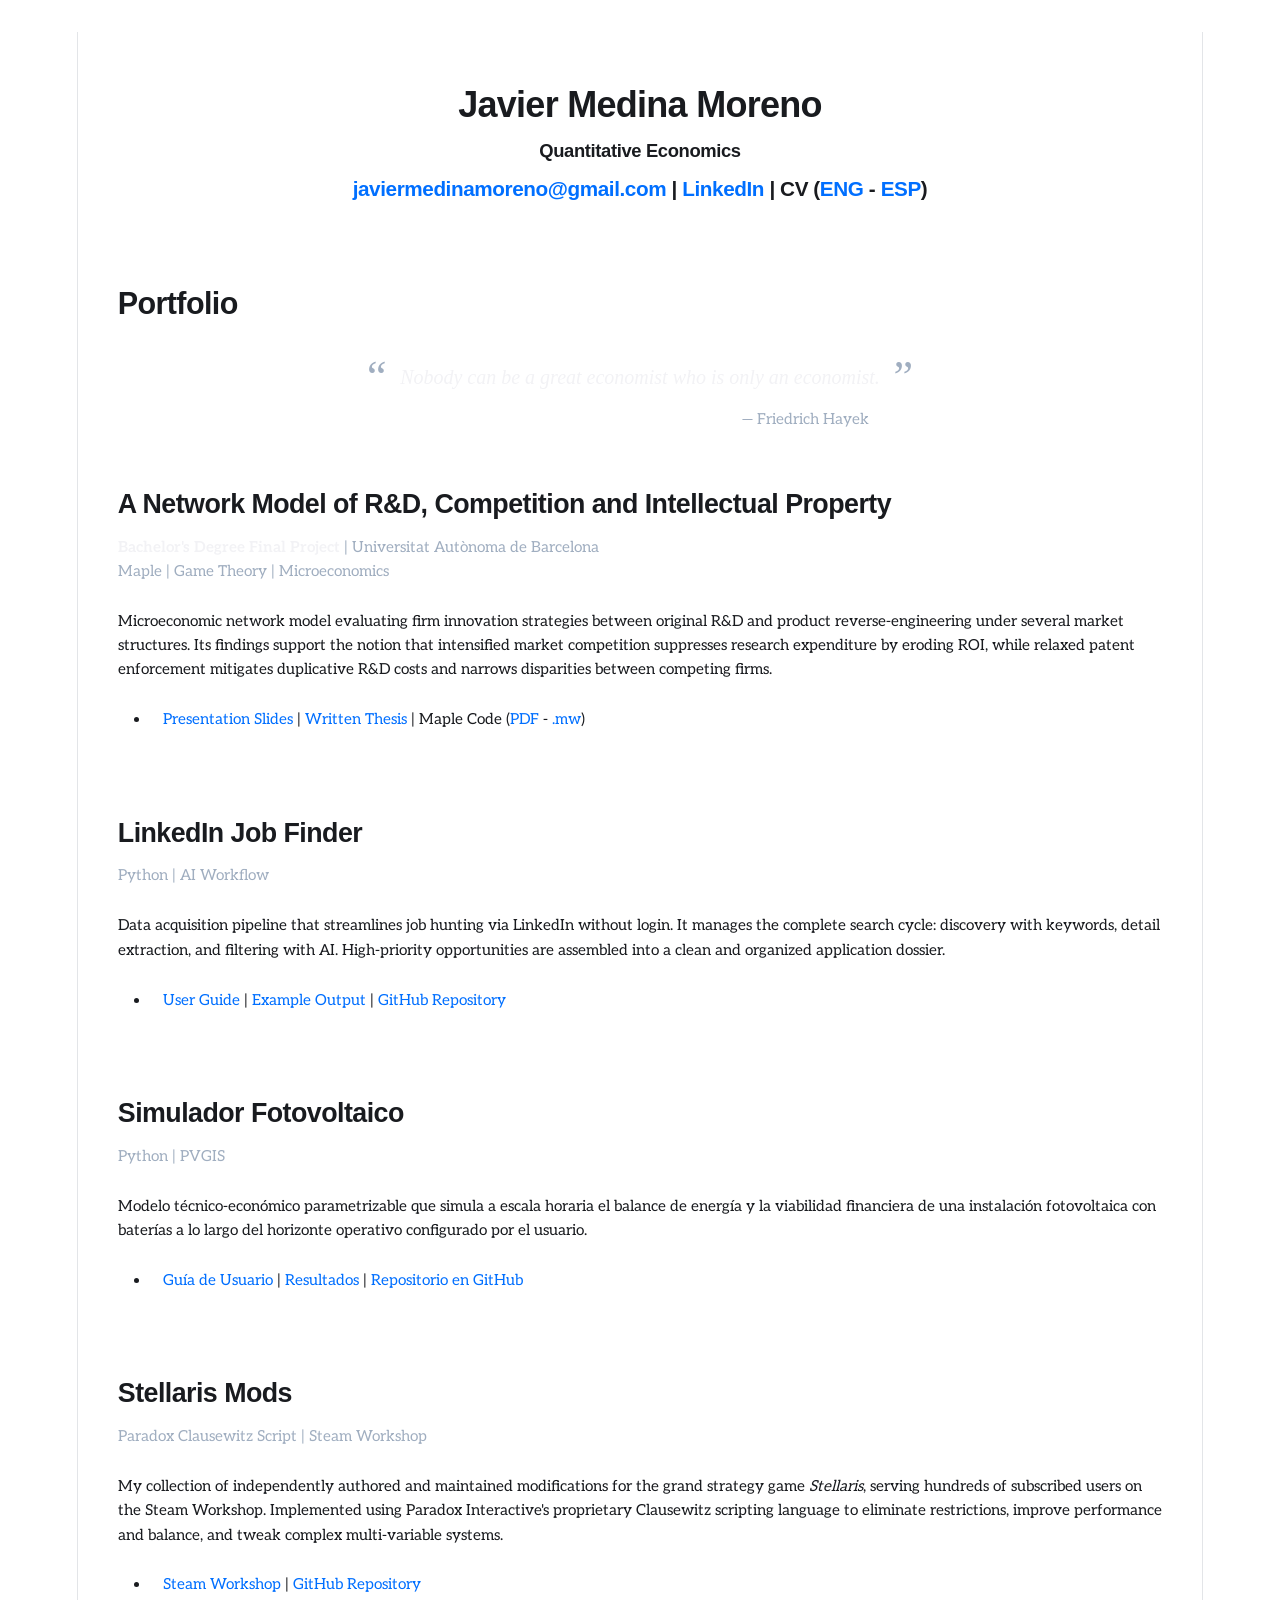
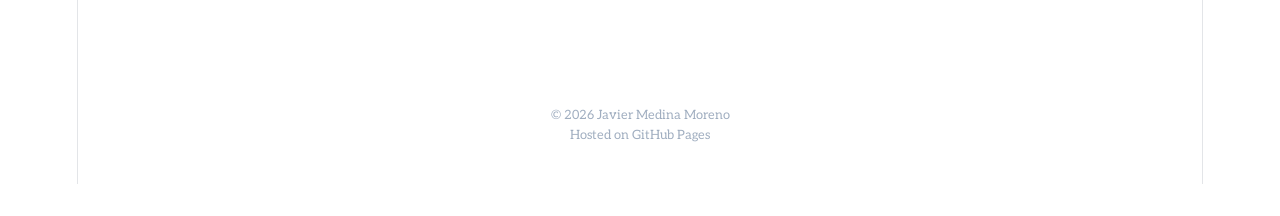
==== index.html @ fce59830 "Updated from Publii" ====
<!DOCTYPE html><html lang="en-gb"><head><meta charset="utf-8"><meta http-equiv="X-UA-Compatible" content="IE=edge"><meta name="viewport" content="width=device-width,initial-scale=1"><title>Javier Medina Moreno - Portfolio</title><meta name="description" content="Quantitative Economics javiermedinamoreno@gmail.com | LinkedIn | CV (ENG - ESP) Portfolio “ Nobody can be a great economist who is only an economist. ” — Friedrich Hayek A Network Model of R&amp;amp;D, Competition and Intellectual Property Bachelor&#x27;s Degree Final Project | Universitat Autònoma de Barcelona Maple | Game Theory | Microeconomics Microeconomic network model evaluating firm innovation strategies between original R&amp;amp;D and product reverse-engineering under several market structures. Its findings support the notion that intensified market competition suppresses research expenditure by eroding ROI, while relaxed patent enforcement mitigates duplicative R&amp;amp;D costs and narrows disparities between competing firms. Python | AI Workflow Data acquisition pipeline that streamlines job hunting via LinkedIn without login. It manages the complete search cycle: discovery with keywords, detail extraction, and filtering with AI. High-priority opportunities are assembled into a clean and organized application dossier. Python | PVGIS Modelo técnico-económico parametrizable que simula a escala horaria el balance de energía y la viabilidad financiera de una instalación fotovoltaica con baterías a lo largo del horizonte operativo configurado por el usuario. Paradox Clausewitz Script | Steam Workshop My collection of independently authored and maintained modifications for the grand strategy game Stellaris, serving hundreds of subscribed users on the Steam Workshop. Implemented using Paradox Interactive&#x27;s proprietary Clausewitz scripting language to eliminate restrictions, improve performance and balance, and tweak complex multi-variable systems. Steam Workshop | GitHub Repository f © 2026 Javier Medina Moreno Hosted on GitHub Pages"><meta name="generator" content="Publii Open-Source CMS for Static Site"><link rel="canonical" href="https://JavierMedinaMoreno.github.io/"><link rel="alternate" type="application/atom+xml" href="https://JavierMedinaMoreno.github.io/feed.xml" title="Portfolio - RSS"><link rel="alternate" type="application/json" href="https://JavierMedinaMoreno.github.io/feed.json" title="Portfolio - JSON"><meta property="og:title" content="Javier Medina Moreno"><meta property="og:site_name" content="Portfolio"><meta property="og:description" content="Quantitative Economics javiermedinamoreno@gmail.com | LinkedIn | CV (ENG - ESP) Portfolio “ Nobody can be a great economist who is only an economist. ” — Friedrich Hayek A Network Model of R&amp;amp;D, Competition and Intellectual Property Bachelor&#x27;s Degree Final Project | Universitat Autònoma de Barcelona Maple | Game Theory | Microeconomics Microeconomic network model evaluating firm innovation strategies between original R&amp;amp;D and product reverse-engineering under several market structures. Its findings support the notion that intensified market competition suppresses research expenditure by eroding ROI, while relaxed patent enforcement mitigates duplicative R&amp;amp;D costs and narrows disparities between competing firms. Python | AI Workflow Data acquisition pipeline that streamlines job hunting via LinkedIn without login. It manages the complete search cycle: discovery with keywords, detail extraction, and filtering with AI. High-priority opportunities are assembled into a clean and organized application dossier. Python | PVGIS Modelo técnico-económico parametrizable que simula a escala horaria el balance de energía y la viabilidad financiera de una instalación fotovoltaica con baterías a lo largo del horizonte operativo configurado por el usuario. Paradox Clausewitz Script | Steam Workshop My collection of independently authored and maintained modifications for the grand strategy game Stellaris, serving hundreds of subscribed users on the Steam Workshop. Implemented using Paradox Interactive&#x27;s proprietary Clausewitz scripting language to eliminate restrictions, improve performance and balance, and tweak complex multi-variable systems. Steam Workshop | GitHub Repository f © 2026 Javier Medina Moreno Hosted on GitHub Pages"><meta property="og:url" content="https://JavierMedinaMoreno.github.io/"><meta property="og:type" content="article"><link rel="shortcut icon" href="https://JavierMedinaMoreno.github.io/media/website/JM2.png" type="image/png"><link rel="stylesheet" href="https://JavierMedinaMoreno.github.io/assets/css/style.css?v&#x3D;ed5f2e09f1412c86605875f03da77b4d"><script type="application/ld+json">{"@context":"http://schema.org","@type":"Article","mainEntityOfPage":{"@type":"WebPage","@id":"https://JavierMedinaMoreno.github.io/"},"headline":"Javier Medina Moreno","datePublished":"2026-09-25T17:32+02:00","dateModified":"2026-09-27T17:06+02:00","description":"Quantitative Economics javiermedinamoreno@gmail.com | LinkedIn | CV (ENG - ESP) Portfolio “ Nobody can be a great economist who is only an economist. ” — Friedrich Hayek A Network Model of R&amp;D, Competition and Intellectual Property Bachelor's Degree Final Project | Universitat Autònoma de Barcelona Maple | Game Theory | Microeconomics Microeconomic network model evaluating firm innovation strategies between original R&amp;D and product reverse-engineering under several market structures. Its findings support the notion that intensified market competition suppresses research expenditure by eroding ROI, while relaxed patent enforcement mitigates duplicative R&amp;D costs and narrows disparities between competing firms. Python | AI Workflow Data acquisition pipeline that streamlines job hunting via LinkedIn without login. It manages the complete search cycle: discovery with keywords, detail extraction, and filtering with AI. High-priority opportunities are assembled into a clean and organized application dossier. Python | PVGIS Modelo técnico-económico parametrizable que simula a escala horaria el balance de energía y la viabilidad financiera de una instalación fotovoltaica con baterías a lo largo del horizonte operativo configurado por el usuario. Paradox Clausewitz Script | Steam Workshop My collection of independently authored and maintained modifications for the grand strategy game Stellaris, serving hundreds of subscribed users on the Steam Workshop. Implemented using Paradox Interactive's proprietary Clausewitz scripting language to eliminate restrictions, improve performance and balance, and tweak complex multi-variable systems. Steam Workshop | GitHub Repository f © 2026 Javier Medina Moreno Hosted on GitHub Pages","author":{"@type":"Person","name":"Javier Medina Moreno","url":"https://JavierMedinaMoreno.github.io/authors/javier-medina-moreno/"},"publisher":{"@type":"Organization","name":"Javier Medina Moreno"}}</script><noscript><style>img[loading] {
                    opacity: 1;
                }</style></noscript></head><body class="page-template"><div class="container container--nosidebar"><div class="left-bar"><div class="left-bar__inner"><header class="header"><a class="logo" href="https://JavierMedinaMoreno.github.io/">Portfolio </a><a class="logo logo--atbottom" href="https://JavierMedinaMoreno.github.io/">Portfolio</a></header></div></div><main class="main page"><article class="content"><div class="main__inner"><header class="content__header"><h1 class="content__title">Javier Medina Moreno</h1></header><div class="content__entry"><div class="align-center"><h2 style="font-size: 1.15rem; margin-top: -1rem; margin-bottom: 0.5rem;"><strong>Quantitative Economics</strong></h2><h5><a href="mailto:javiermedinamoreno@gmail.com" target="_blank" rel="noopener noreferrer">javiermedinamoreno@gmail.com</a> | <a href="https://www.linkedin.com/in/javier-medina-moreno" target="_blank" rel="noopener noreferrer">LinkedIn</a> | CV (<a href="https://github.com/JavierMedinaMoreno/Documents/blob/main/CV/CV%20-%20Javier%20Medina%20Moreno%20-%20ENG.pdf" target="_blank" rel="noopener noreferrer">ENG</a> - <a href="https://github.com/JavierMedinaMoreno/Documents/blob/main/CV/CV%20-%20Javier%20Medina%20Moreno%20-%20ESP.pdf" target="_blank" rel="noopener noreferrer">ESP</a>)</h5></div><div style="border-top: 1px solid rgba(255, 255, 255, 0.15); margin: 2.5rem -2.5rem; height: 0; line-height: 0; font-size: 0;"> </div><h2>Portfolio</h2><div style="margin: 2rem auto 3.5rem auto; width: fit-content; max-width: 100%;"><div style="display: flex; align-items: center; justify-content: center; gap: 0.85rem;"><span style="font-family: Georgia, serif; font-size: 2.75rem; line-height: 1; color: #a0aec0; user-select: none;">“</span> <span style="font-family: 'Palatino Linotype', 'Book Antiqua', Palatino, Georgia, serif; font-style: italic; font-size: 1.25rem; color: #f2f2f5; line-height: 1.5;">Nobody can be a great economist who is only an economist. </span><span style="font-family: Georgia, serif; font-size: 2.75rem; line-height: 1; color: #a0aec0; user-select: none;">”</span></div><div style="text-align: right; margin-top: 0.45rem; padding-right: 2.75rem; font-size: 0.95rem; color: #a0aec0;">— Friedrich Hayek</div></div><h3>A Network Model of R&amp;D, Competition and Intellectual Property</h3><p style="margin-bottom: 0.5rem; color: #a0aec0;"><span style="color: #f2f2f5;"><strong>Bachelor's Degree Final Project</strong></span><span style="color: #a0aec0;"> | Universitat Autònoma de Barcelona<br>Maple | Game Theory | Microeconomics</span></p><p>Microeconomic network model evaluating firm innovation strategies between original R&amp;D and product reverse-engineering under several market structures. Its findings support the notion that intensified market competition suppresses research expenditure by eroding ROI, while relaxed patent enforcement mitigates duplicative R&amp;D costs and narrows disparities between competing firms.</p><ul><li><a href="https://github.com/JavierMedinaMoreno/Documents/blob/main/TFG/Final%20Project%20-%20Presentation%20-%20JMM.pdf" target="_blank" rel="noopener noreferrer">Presentation Slides</a> | <a href="https://github.com/JavierMedinaMoreno/Documents/blob/main/TFG/Final%20Project%20-%20JMM.pdf" target="_blank" rel="noopener noreferrer">Written Thesis</a> | Maple Code (<a href="https://github.com/JavierMedinaMoreno/Documents/blob/main/TFG/Appendix%20C%20-%20Advanced%20Model.pdf" target="_blank" rel="noopener noreferrer">PDF</a> - <a href="https://github.com/JavierMedinaMoreno/Documents/blob/main/TFG/N&amp;E%20Model.mw" target="_blank" rel="noopener noreferrer">.mw</a>)</li></ul><div style="border-top: 1px solid rgba(255, 255, 255, 0.15); margin: 2.5rem -2.5rem; height: 0; line-height: 0; font-size: 0;"> </div><h3 style="margin-top: 2rem;">LinkedIn Job Finder</h3><p style="margin-bottom: 0.5rem; color: #a0aec0;">Python | AI Workflow</p><p>Data acquisition pipeline that streamlines job hunting via LinkedIn without login. It manages the complete search cycle: discovery with keywords, detail extraction, and filtering with AI. High-priority opportunities are assembled into a clean and organized application dossier.</p><ul><li><a href="https://github.com/JavierMedinaMoreno/LinkedIn-Job-Finder/blob/main/User%20Guide%20-%20LinkedIn%20Job%20Finder.pdf" target="_blank" rel="noopener noreferrer">User Guide</a> | <a href="https://github.com/JavierMedinaMoreno/LinkedIn-Job-Finder/blob/main/Example_Output.txt" target="_blank" rel="noopener noreferrer">Example Output</a> | <a href="https://github.com/JavierMedinaMoreno/LinkedIn-Job-Finder" target="_blank" rel="noopener">GitHub Repository</a></li></ul><div style="border-top: 1px solid rgba(255, 255, 255, 0.15); margin: 2.5rem -2.5rem; height: 0; line-height: 0; font-size: 0;"> </div><h3>Simulador Fotovoltaico</h3><p style="margin-bottom: 0.5rem; color: #a0aec0;">Python | PVGIS</p><p>Modelo técnico-económico parametrizable que simula a escala horaria el balance de energía y la viabilidad financiera de una instalación fotovoltaica con baterías a lo largo del horizonte operativo configurado por el usuario.</p><ul><li><a href="https://github.com/JavierMedinaMoreno/Simulador-Fotovoltaico/blob/main/Gu%C3%ADa%20de%20Usuario%20-%20Simulador%20Fotovoltaico.pdf" target="_blank" rel="noopener noreferrer">Guía de Usuario</a> | <a href="https://github.com/JavierMedinaMoreno/Simulador-Fotovoltaico/tree/main/Resultados" target="_blank" rel="noopener noreferrer">Resultados </a>| <a href="https://github.com/JavierMedinaMoreno/Simulador-Fotovoltaico" target="_blank" rel="noopener">Repositorio en GitHub</a></li></ul><div style="border-top: 1px solid rgba(255, 255, 255, 0.15); margin: 2.5rem -2.5rem; height: 0; line-height: 0; font-size: 0;">f</div><h3>Stellaris Mods</h3><p style="margin-bottom: 0.5rem; color: #a0aec0;">Paradox Clausewitz Script | Steam Workshop</p><p>My collection of independently authored and maintained modifications for the grand strategy game <i data-path-to-node="4,0" data-index-in-node="97">Stellaris</i>, serving hundreds of subscribed users on the Steam Workshop. Implemented using Paradox Interactive's proprietary Clausewitz scripting language to eliminate restrictions, improve performance and balance, and tweak complex multi-variable systems.</p><ul><li><a href="https://steamcommunity.com/profiles/76561198065748205/myworkshopfiles?appid=281990" target="_blank" rel="noopener noreferrer">Steam Workshop</a> | <a href="https://github.com/JavierMedinaMoreno/Stellaris-Mods" target="_blank" rel="noopener">GitHub Repository</a></li></ul><div style="border-top: 1px solid rgba(255, 255, 255, 0.15); margin: 2.5rem -2.5rem; height: 0; line-height: 0; font-size: 0;">f</div><div style="margin-top: 4rem; text-align: center; font-size: 0.8rem; color: #a0aec0;">© 2026 Javier Medina Moreno</div><div style="text-align: center; font-size: 0.8rem; color: #a0aec0;">Hosted on GitHub Pages</div></div></div></article></main></div><script defer="defer" src="https://JavierMedinaMoreno.github.io/assets/js/scripts.min.js?v&#x3D;b2d91bcadbf5db401b76eb5bb3092eb7"></script><script>var images = document.querySelectorAll('img[loading]');
        for (var i = 0; i < images.length; i++) {
            if (images[i].complete) {
                images[i].classList.add('is-loaded');
            } else {
                images[i].addEventListener('load', function () {
                    this.classList.add('is-loaded');
                }, false);
            }
        }</script><script data-goatcounter="https://javiervs.goatcounter.com/count" async src="//gc.zgo.at/count.js"></script></body></html>
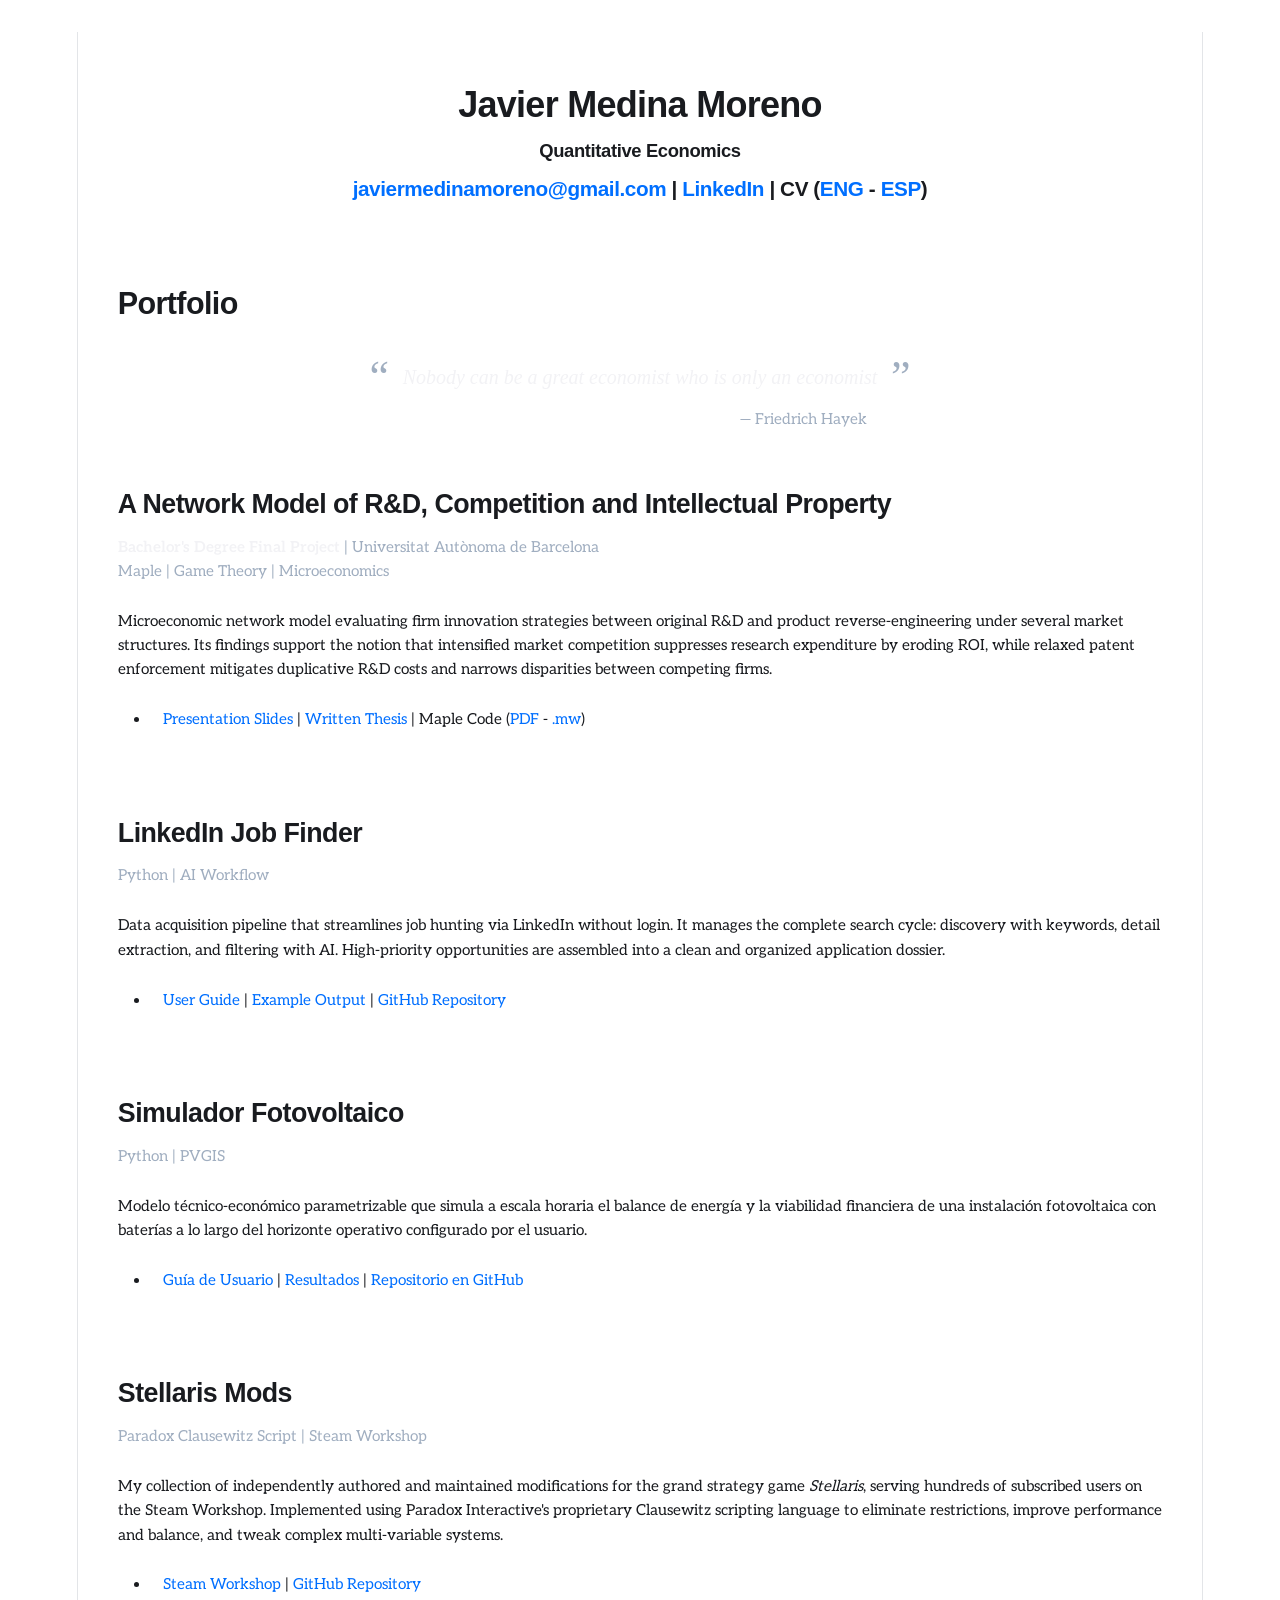
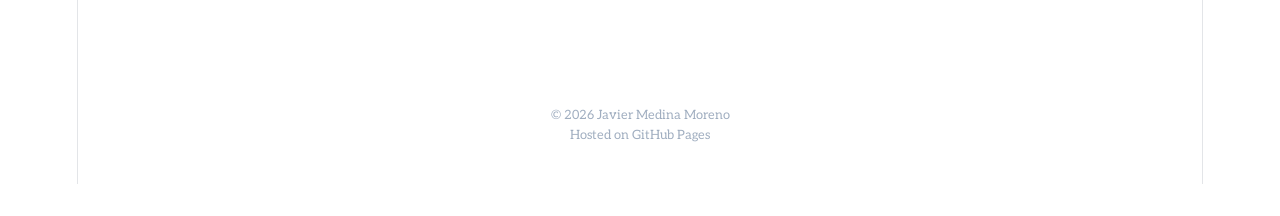
==== commit f8360910: "Updated from Publii" ====
--- a/index.html
+++ b/index.html
@@ -1,6 +1,6 @@
-<!DOCTYPE html><html lang="en-gb"><head><meta charset="utf-8"><meta http-equiv="X-UA-Compatible" content="IE=edge"><meta name="viewport" content="width=device-width,initial-scale=1"><title>Javier Medina Moreno - Portfolio</title><meta name="description" content="Quantitative Economics javiermedinamoreno@gmail.com | LinkedIn | CV (ENG - ESP) Portfolio “ Nobody can be a great economist who is only an economist. ” — Friedrich Hayek A Network Model of R&amp;amp;D, Competition and Intellectual Property Bachelor&#x27;s Degree Final Project | Universitat Autònoma de Barcelona Maple | Game Theory | Microeconomics Microeconomic network model evaluating firm innovation strategies between original R&amp;amp;D and product reverse-engineering under several market structures. Its findings support the notion that intensified market competition suppresses research expenditure by eroding ROI, while relaxed patent enforcement mitigates duplicative R&amp;amp;D costs and narrows disparities between competing firms. Python | AI Workflow Data acquisition pipeline that streamlines job hunting via LinkedIn without login. It manages the complete search cycle: discovery with keywords, detail extraction, and filtering with AI. High-priority opportunities are assembled into a clean and organized application dossier. Python | PVGIS Modelo técnico-económico parametrizable que simula a escala horaria el balance de energía y la viabilidad financiera de una instalación fotovoltaica con baterías a lo largo del horizonte operativo configurado por el usuario. Paradox Clausewitz Script | Steam Workshop My collection of independently authored and maintained modifications for the grand strategy game Stellaris, serving hundreds of subscribed users on the Steam Workshop. Implemented using Paradox Interactive&#x27;s proprietary Clausewitz scripting language to eliminate restrictions, improve performance and balance, and tweak complex multi-variable systems. Steam Workshop | GitHub Repository f © 2026 Javier Medina Moreno Hosted on GitHub Pages"><meta name="generator" content="Publii Open-Source CMS for Static Site"><link rel="canonical" href="https://JavierMedinaMoreno.github.io/"><link rel="alternate" type="application/atom+xml" href="https://JavierMedinaMoreno.github.io/feed.xml" title="Portfolio - RSS"><link rel="alternate" type="application/json" href="https://JavierMedinaMoreno.github.io/feed.json" title="Portfolio - JSON"><meta property="og:title" content="Javier Medina Moreno"><meta property="og:site_name" content="Portfolio"><meta property="og:description" content="Quantitative Economics javiermedinamoreno@gmail.com | LinkedIn | CV (ENG - ESP) Portfolio “ Nobody can be a great economist who is only an economist. ” — Friedrich Hayek A Network Model of R&amp;amp;D, Competition and Intellectual Property Bachelor&#x27;s Degree Final Project | Universitat Autònoma de Barcelona Maple | Game Theory | Microeconomics Microeconomic network model evaluating firm innovation strategies between original R&amp;amp;D and product reverse-engineering under several market structures. Its findings support the notion that intensified market competition suppresses research expenditure by eroding ROI, while relaxed patent enforcement mitigates duplicative R&amp;amp;D costs and narrows disparities between competing firms. Python | AI Workflow Data acquisition pipeline that streamlines job hunting via LinkedIn without login. It manages the complete search cycle: discovery with keywords, detail extraction, and filtering with AI. High-priority opportunities are assembled into a clean and organized application dossier. Python | PVGIS Modelo técnico-económico parametrizable que simula a escala horaria el balance de energía y la viabilidad financiera de una instalación fotovoltaica con baterías a lo largo del horizonte operativo configurado por el usuario. Paradox Clausewitz Script | Steam Workshop My collection of independently authored and maintained modifications for the grand strategy game Stellaris, serving hundreds of subscribed users on the Steam Workshop. Implemented using Paradox Interactive&#x27;s proprietary Clausewitz scripting language to eliminate restrictions, improve performance and balance, and tweak complex multi-variable systems. Steam Workshop | GitHub Repository f © 2026 Javier Medina Moreno Hosted on GitHub Pages"><meta property="og:url" content="https://JavierMedinaMoreno.github.io/"><meta property="og:type" content="article"><link rel="shortcut icon" href="https://JavierMedinaMoreno.github.io/media/website/JM2.png" type="image/png"><link rel="stylesheet" href="https://JavierMedinaMoreno.github.io/assets/css/style.css?v&#x3D;ed5f2e09f1412c86605875f03da77b4d"><script type="application/ld+json">{"@context":"http://schema.org","@type":"Article","mainEntityOfPage":{"@type":"WebPage","@id":"https://JavierMedinaMoreno.github.io/"},"headline":"Javier Medina Moreno","datePublished":"2026-09-25T17:32+02:00","dateModified":"2026-09-27T17:06+02:00","description":"Quantitative Economics javiermedinamoreno@gmail.com | LinkedIn | CV (ENG - ESP) Portfolio “ Nobody can be a great economist who is only an economist. ” — Friedrich Hayek A Network Model of R&amp;D, Competition and Intellectual Property Bachelor's Degree Final Project | Universitat Autònoma de Barcelona Maple | Game Theory | Microeconomics Microeconomic network model evaluating firm innovation strategies between original R&amp;D and product reverse-engineering under several market structures. Its findings support the notion that intensified market competition suppresses research expenditure by eroding ROI, while relaxed patent enforcement mitigates duplicative R&amp;D costs and narrows disparities between competing firms. Python | AI Workflow Data acquisition pipeline that streamlines job hunting via LinkedIn without login. It manages the complete search cycle: discovery with keywords, detail extraction, and filtering with AI. High-priority opportunities are assembled into a clean and organized application dossier. Python | PVGIS Modelo técnico-económico parametrizable que simula a escala horaria el balance de energía y la viabilidad financiera de una instalación fotovoltaica con baterías a lo largo del horizonte operativo configurado por el usuario. Paradox Clausewitz Script | Steam Workshop My collection of independently authored and maintained modifications for the grand strategy game Stellaris, serving hundreds of subscribed users on the Steam Workshop. Implemented using Paradox Interactive's proprietary Clausewitz scripting language to eliminate restrictions, improve performance and balance, and tweak complex multi-variable systems. Steam Workshop | GitHub Repository f © 2026 Javier Medina Moreno Hosted on GitHub Pages","author":{"@type":"Person","name":"Javier Medina Moreno","url":"https://JavierMedinaMoreno.github.io/authors/javier-medina-moreno/"},"publisher":{"@type":"Organization","name":"Javier Medina Moreno"}}</script><noscript><style>img[loading] {
+<!DOCTYPE html><html lang="en-gb"><head><meta charset="utf-8"><meta http-equiv="X-UA-Compatible" content="IE=edge"><meta name="viewport" content="width=device-width,initial-scale=1"><title>Javier Medina Moreno - Portfolio</title><meta name="description" content="Quantitative Economics javiermedinamoreno@gmail.com | LinkedIn | CV (ENG - ESP) Portfolio “ Nobody can be a great economist who is only an economist ” — Friedrich Hayek A Network Model of R&amp;amp;D, Competition and Intellectual Property Bachelor&#x27;s Degree Final Project | Universitat Autònoma de Barcelona Maple | Game Theory | Microeconomics Microeconomic network model evaluating firm innovation strategies between original R&amp;amp;D and product reverse-engineering under several market structures. Its findings support the notion that intensified market competition suppresses research expenditure by eroding ROI, while relaxed patent enforcement mitigates duplicative R&amp;amp;D costs and narrows disparities between competing firms. Python | AI Workflow Data acquisition pipeline that streamlines job hunting via LinkedIn without login. It manages the complete search cycle: discovery with keywords, detail extraction, and filtering with AI. High-priority opportunities are assembled into a clean and organized application dossier. Python | PVGIS Modelo técnico-económico parametrizable que simula a escala horaria el balance de energía y la viabilidad financiera de una instalación fotovoltaica con baterías a lo largo del horizonte operativo configurado por el usuario. Paradox Clausewitz Script | Steam Workshop My collection of independently authored and maintained modifications for the grand strategy game Stellaris, serving hundreds of subscribed users on the Steam Workshop. Implemented using Paradox Interactive&#x27;s proprietary Clausewitz scripting language to eliminate restrictions, improve performance and balance, and tweak complex multi-variable systems. Steam Workshop | GitHub Repository f © 2026 Javier Medina Moreno Hosted on GitHub Pages"><meta name="generator" content="Publii Open-Source CMS for Static Site"><link rel="canonical" href="https://JavierMedinaMoreno.github.io/"><link rel="alternate" type="application/atom+xml" href="https://JavierMedinaMoreno.github.io/feed.xml" title="Portfolio - RSS"><link rel="alternate" type="application/json" href="https://JavierMedinaMoreno.github.io/feed.json" title="Portfolio - JSON"><meta property="og:title" content="Javier Medina Moreno"><meta property="og:site_name" content="Portfolio"><meta property="og:description" content="Quantitative Economics javiermedinamoreno@gmail.com | LinkedIn | CV (ENG - ESP) Portfolio “ Nobody can be a great economist who is only an economist ” — Friedrich Hayek A Network Model of R&amp;amp;D, Competition and Intellectual Property Bachelor&#x27;s Degree Final Project | Universitat Autònoma de Barcelona Maple | Game Theory | Microeconomics Microeconomic network model evaluating firm innovation strategies between original R&amp;amp;D and product reverse-engineering under several market structures. Its findings support the notion that intensified market competition suppresses research expenditure by eroding ROI, while relaxed patent enforcement mitigates duplicative R&amp;amp;D costs and narrows disparities between competing firms. Python | AI Workflow Data acquisition pipeline that streamlines job hunting via LinkedIn without login. It manages the complete search cycle: discovery with keywords, detail extraction, and filtering with AI. High-priority opportunities are assembled into a clean and organized application dossier. Python | PVGIS Modelo técnico-económico parametrizable que simula a escala horaria el balance de energía y la viabilidad financiera de una instalación fotovoltaica con baterías a lo largo del horizonte operativo configurado por el usuario. Paradox Clausewitz Script | Steam Workshop My collection of independently authored and maintained modifications for the grand strategy game Stellaris, serving hundreds of subscribed users on the Steam Workshop. Implemented using Paradox Interactive&#x27;s proprietary Clausewitz scripting language to eliminate restrictions, improve performance and balance, and tweak complex multi-variable systems. Steam Workshop | GitHub Repository f © 2026 Javier Medina Moreno Hosted on GitHub Pages"><meta property="og:url" content="https://JavierMedinaMoreno.github.io/"><meta property="og:type" content="article"><link rel="shortcut icon" href="https://JavierMedinaMoreno.github.io/media/website/JM2.png" type="image/png"><link rel="stylesheet" href="https://JavierMedinaMoreno.github.io/assets/css/style.css?v&#x3D;ed5f2e09f1412c86605875f03da77b4d"><script type="application/ld+json">{"@context":"http://schema.org","@type":"Article","mainEntityOfPage":{"@type":"WebPage","@id":"https://JavierMedinaMoreno.github.io/"},"headline":"Javier Medina Moreno","datePublished":"2026-09-25T17:32+02:00","dateModified":"2026-09-27T17:22+02:00","description":"Quantitative Economics javiermedinamoreno@gmail.com | LinkedIn | CV (ENG - ESP) Portfolio “ Nobody can be a great economist who is only an economist ” — Friedrich Hayek A Network Model of R&amp;D, Competition and Intellectual Property Bachelor's Degree Final Project | Universitat Autònoma de Barcelona Maple | Game Theory | Microeconomics Microeconomic network model evaluating firm innovation strategies between original R&amp;D and product reverse-engineering under several market structures. Its findings support the notion that intensified market competition suppresses research expenditure by eroding ROI, while relaxed patent enforcement mitigates duplicative R&amp;D costs and narrows disparities between competing firms. Python | AI Workflow Data acquisition pipeline that streamlines job hunting via LinkedIn without login. It manages the complete search cycle: discovery with keywords, detail extraction, and filtering with AI. High-priority opportunities are assembled into a clean and organized application dossier. Python | PVGIS Modelo técnico-económico parametrizable que simula a escala horaria el balance de energía y la viabilidad financiera de una instalación fotovoltaica con baterías a lo largo del horizonte operativo configurado por el usuario. Paradox Clausewitz Script | Steam Workshop My collection of independently authored and maintained modifications for the grand strategy game Stellaris, serving hundreds of subscribed users on the Steam Workshop. Implemented using Paradox Interactive's proprietary Clausewitz scripting language to eliminate restrictions, improve performance and balance, and tweak complex multi-variable systems. Steam Workshop | GitHub Repository f © 2026 Javier Medina Moreno Hosted on GitHub Pages","author":{"@type":"Person","name":"Javier Medina Moreno","url":"https://JavierMedinaMoreno.github.io/authors/javier-medina-moreno/"},"publisher":{"@type":"Organization","name":"Javier Medina Moreno"}}</script><noscript><style>img[loading] {
                     opacity: 1;
-                }</style></noscript></head><body class="page-template"><div class="container container--nosidebar"><div class="left-bar"><div class="left-bar__inner"><header class="header"><a class="logo" href="https://JavierMedinaMoreno.github.io/">Portfolio </a><a class="logo logo--atbottom" href="https://JavierMedinaMoreno.github.io/">Portfolio</a></header></div></div><main class="main page"><article class="content"><div class="main__inner"><header class="content__header"><h1 class="content__title">Javier Medina Moreno</h1></header><div class="content__entry"><div class="align-center"><h2 style="font-size: 1.15rem; margin-top: -1rem; margin-bottom: 0.5rem;"><strong>Quantitative Economics</strong></h2><h5><a href="mailto:javiermedinamoreno@gmail.com" target="_blank" rel="noopener noreferrer">javiermedinamoreno@gmail.com</a> | <a href="https://www.linkedin.com/in/javier-medina-moreno" target="_blank" rel="noopener noreferrer">LinkedIn</a> | CV (<a href="https://github.com/JavierMedinaMoreno/Documents/blob/main/CV/CV%20-%20Javier%20Medina%20Moreno%20-%20ENG.pdf" target="_blank" rel="noopener noreferrer">ENG</a> - <a href="https://github.com/JavierMedinaMoreno/Documents/blob/main/CV/CV%20-%20Javier%20Medina%20Moreno%20-%20ESP.pdf" target="_blank" rel="noopener noreferrer">ESP</a>)</h5></div><div style="border-top: 1px solid rgba(255, 255, 255, 0.15); margin: 2.5rem -2.5rem; height: 0; line-height: 0; font-size: 0;"> </div><h2>Portfolio</h2><div style="margin: 2rem auto 3.5rem auto; width: fit-content; max-width: 100%;"><div style="display: flex; align-items: center; justify-content: center; gap: 0.85rem;"><span style="font-family: Georgia, serif; font-size: 2.75rem; line-height: 1; color: #a0aec0; user-select: none;">“</span> <span style="font-family: 'Palatino Linotype', 'Book Antiqua', Palatino, Georgia, serif; font-style: italic; font-size: 1.25rem; color: #f2f2f5; line-height: 1.5;">Nobody can be a great economist who is only an economist. </span><span style="font-family: Georgia, serif; font-size: 2.75rem; line-height: 1; color: #a0aec0; user-select: none;">”</span></div><div style="text-align: right; margin-top: 0.45rem; padding-right: 2.75rem; font-size: 0.95rem; color: #a0aec0;">— Friedrich Hayek</div></div><h3>A Network Model of R&amp;D, Competition and Intellectual Property</h3><p style="margin-bottom: 0.5rem; color: #a0aec0;"><span style="color: #f2f2f5;"><strong>Bachelor's Degree Final Project</strong></span><span style="color: #a0aec0;"> | Universitat Autònoma de Barcelona<br>Maple | Game Theory | Microeconomics</span></p><p>Microeconomic network model evaluating firm innovation strategies between original R&amp;D and product reverse-engineering under several market structures. Its findings support the notion that intensified market competition suppresses research expenditure by eroding ROI, while relaxed patent enforcement mitigates duplicative R&amp;D costs and narrows disparities between competing firms.</p><ul><li><a href="https://github.com/JavierMedinaMoreno/Documents/blob/main/TFG/Final%20Project%20-%20Presentation%20-%20JMM.pdf" target="_blank" rel="noopener noreferrer">Presentation Slides</a> | <a href="https://github.com/JavierMedinaMoreno/Documents/blob/main/TFG/Final%20Project%20-%20JMM.pdf" target="_blank" rel="noopener noreferrer">Written Thesis</a> | Maple Code (<a href="https://github.com/JavierMedinaMoreno/Documents/blob/main/TFG/Appendix%20C%20-%20Advanced%20Model.pdf" target="_blank" rel="noopener noreferrer">PDF</a> - <a href="https://github.com/JavierMedinaMoreno/Documents/blob/main/TFG/N&amp;E%20Model.mw" target="_blank" rel="noopener noreferrer">.mw</a>)</li></ul><div style="border-top: 1px solid rgba(255, 255, 255, 0.15); margin: 2.5rem -2.5rem; height: 0; line-height: 0; font-size: 0;"> </div><h3 style="margin-top: 2rem;">LinkedIn Job Finder</h3><p style="margin-bottom: 0.5rem; color: #a0aec0;">Python | AI Workflow</p><p>Data acquisition pipeline that streamlines job hunting via LinkedIn without login. It manages the complete search cycle: discovery with keywords, detail extraction, and filtering with AI. High-priority opportunities are assembled into a clean and organized application dossier.</p><ul><li><a href="https://github.com/JavierMedinaMoreno/LinkedIn-Job-Finder/blob/main/User%20Guide%20-%20LinkedIn%20Job%20Finder.pdf" target="_blank" rel="noopener noreferrer">User Guide</a> | <a href="https://github.com/JavierMedinaMoreno/LinkedIn-Job-Finder/blob/main/Example_Output.txt" target="_blank" rel="noopener noreferrer">Example Output</a> | <a href="https://github.com/JavierMedinaMoreno/LinkedIn-Job-Finder" target="_blank" rel="noopener">GitHub Repository</a></li></ul><div style="border-top: 1px solid rgba(255, 255, 255, 0.15); margin: 2.5rem -2.5rem; height: 0; line-height: 0; font-size: 0;"> </div><h3>Simulador Fotovoltaico</h3><p style="margin-bottom: 0.5rem; color: #a0aec0;">Python | PVGIS</p><p>Modelo técnico-económico parametrizable que simula a escala horaria el balance de energía y la viabilidad financiera de una instalación fotovoltaica con baterías a lo largo del horizonte operativo configurado por el usuario.</p><ul><li><a href="https://github.com/JavierMedinaMoreno/Simulador-Fotovoltaico/blob/main/Gu%C3%ADa%20de%20Usuario%20-%20Simulador%20Fotovoltaico.pdf" target="_blank" rel="noopener noreferrer">Guía de Usuario</a> | <a href="https://github.com/JavierMedinaMoreno/Simulador-Fotovoltaico/tree/main/Resultados" target="_blank" rel="noopener noreferrer">Resultados </a>| <a href="https://github.com/JavierMedinaMoreno/Simulador-Fotovoltaico" target="_blank" rel="noopener">Repositorio en GitHub</a></li></ul><div style="border-top: 1px solid rgba(255, 255, 255, 0.15); margin: 2.5rem -2.5rem; height: 0; line-height: 0; font-size: 0;">f</div><h3>Stellaris Mods</h3><p style="margin-bottom: 0.5rem; color: #a0aec0;">Paradox Clausewitz Script | Steam Workshop</p><p>My collection of independently authored and maintained modifications for the grand strategy game <i data-path-to-node="4,0" data-index-in-node="97">Stellaris</i>, serving hundreds of subscribed users on the Steam Workshop. Implemented using Paradox Interactive's proprietary Clausewitz scripting language to eliminate restrictions, improve performance and balance, and tweak complex multi-variable systems.</p><ul><li><a href="https://steamcommunity.com/profiles/76561198065748205/myworkshopfiles?appid=281990" target="_blank" rel="noopener noreferrer">Steam Workshop</a> | <a href="https://github.com/JavierMedinaMoreno/Stellaris-Mods" target="_blank" rel="noopener">GitHub Repository</a></li></ul><div style="border-top: 1px solid rgba(255, 255, 255, 0.15); margin: 2.5rem -2.5rem; height: 0; line-height: 0; font-size: 0;">f</div><div style="margin-top: 4rem; text-align: center; font-size: 0.8rem; color: #a0aec0;">© 2026 Javier Medina Moreno</div><div style="text-align: center; font-size: 0.8rem; color: #a0aec0;">Hosted on GitHub Pages</div></div></div></article></main></div><script defer="defer" src="https://JavierMedinaMoreno.github.io/assets/js/scripts.min.js?v&#x3D;b2d91bcadbf5db401b76eb5bb3092eb7"></script><script>var images = document.querySelectorAll('img[loading]');
+                }</style></noscript></head><body class="page-template"><div class="container container--nosidebar"><div class="left-bar"><div class="left-bar__inner"><header class="header"><a class="logo" href="https://JavierMedinaMoreno.github.io/">Portfolio </a><a class="logo logo--atbottom" href="https://JavierMedinaMoreno.github.io/">Portfolio</a></header></div></div><main class="main page"><article class="content"><div class="main__inner"><header class="content__header"><h1 class="content__title">Javier Medina Moreno</h1></header><div class="content__entry"><div class="align-center"><h2 style="font-size: 1.15rem; margin-top: -1rem; margin-bottom: 0.5rem;"><strong>Quantitative Economics</strong></h2><h5><a href="mailto:javiermedinamoreno@gmail.com" target="_blank" rel="noopener noreferrer">javiermedinamoreno@gmail.com</a> | <a href="https://www.linkedin.com/in/javier-medina-moreno" target="_blank" rel="noopener noreferrer">LinkedIn</a> | CV (<a href="https://github.com/JavierMedinaMoreno/Documents/blob/main/CV/CV%20-%20Javier%20Medina%20Moreno%20-%20ENG.pdf" target="_blank" rel="noopener noreferrer">ENG</a> - <a href="https://github.com/JavierMedinaMoreno/Documents/blob/main/CV/CV%20-%20Javier%20Medina%20Moreno%20-%20ESP.pdf" target="_blank" rel="noopener noreferrer">ESP</a>)</h5></div><div style="border-top: 1px solid rgba(255, 255, 255, 0.15); margin: 2.5rem -2.5rem; height: 0; line-height: 0; font-size: 0;"> </div><h2>Portfolio</h2><div style="margin: 2rem auto 3.5rem auto; width: fit-content; max-width: 100%;"><div style="display: flex; align-items: center; justify-content: center; gap: 0.85rem;"><span style="font-family: Georgia, serif; font-size: 2.75rem; line-height: 1; color: #a0aec0; user-select: none;">“</span> <span style="font-family: 'Palatino Linotype', 'Book Antiqua', Palatino, Georgia, serif; font-style: italic; font-size: 1.25rem; color: #f2f2f5; line-height: 1.5;">Nobody can be a great economist who is only an economist</span> <span style="font-family: Georgia, serif; font-size: 2.75rem; line-height: 1; color: #a0aec0; user-select: none;">”</span></div><div style="text-align: right; margin-top: 0.45rem; padding-right: 2.75rem; font-size: 0.95rem; color: #a0aec0;">— Friedrich Hayek</div></div><h3>A Network Model of R&amp;D, Competition and Intellectual Property</h3><p style="margin-bottom: 0.5rem; color: #a0aec0;"><span style="color: #f2f2f5;"><strong>Bachelor's Degree Final Project</strong></span><span style="color: #a0aec0;"> | Universitat Autònoma de Barcelona<br>Maple | Game Theory | Microeconomics</span></p><p>Microeconomic network model evaluating firm innovation strategies between original R&amp;D and product reverse-engineering under several market structures. Its findings support the notion that intensified market competition suppresses research expenditure by eroding ROI, while relaxed patent enforcement mitigates duplicative R&amp;D costs and narrows disparities between competing firms.</p><ul><li><a href="https://github.com/JavierMedinaMoreno/Documents/blob/main/TFG/Final%20Project%20-%20Presentation%20-%20JMM.pdf" target="_blank" rel="noopener noreferrer">Presentation Slides</a> | <a href="https://github.com/JavierMedinaMoreno/Documents/blob/main/TFG/Final%20Project%20-%20JMM.pdf" target="_blank" rel="noopener noreferrer">Written Thesis</a> | Maple Code (<a href="https://github.com/JavierMedinaMoreno/Documents/blob/main/TFG/Appendix%20C%20-%20Advanced%20Model.pdf" target="_blank" rel="noopener noreferrer">PDF</a> - <a href="https://github.com/JavierMedinaMoreno/Documents/blob/main/TFG/N&amp;E%20Model.mw" target="_blank" rel="noopener noreferrer">.mw</a>)</li></ul><div style="border-top: 1px solid rgba(255, 255, 255, 0.15); margin: 2.5rem -2.5rem; height: 0; line-height: 0; font-size: 0;"> </div><h3 style="margin-top: 2rem;">LinkedIn Job Finder</h3><p style="margin-bottom: 0.5rem; color: #a0aec0;">Python | AI Workflow</p><p>Data acquisition pipeline that streamlines job hunting via LinkedIn without login. It manages the complete search cycle: discovery with keywords, detail extraction, and filtering with AI. High-priority opportunities are assembled into a clean and organized application dossier.</p><ul><li><a href="https://github.com/JavierMedinaMoreno/LinkedIn-Job-Finder/blob/main/User%20Guide%20-%20LinkedIn%20Job%20Finder.pdf" target="_blank" rel="noopener noreferrer">User Guide</a> | <a href="https://github.com/JavierMedinaMoreno/LinkedIn-Job-Finder/blob/main/Example_Output.txt" target="_blank" rel="noopener noreferrer">Example Output</a> | <a href="https://github.com/JavierMedinaMoreno/LinkedIn-Job-Finder" target="_blank" rel="noopener">GitHub Repository</a></li></ul><div style="border-top: 1px solid rgba(255, 255, 255, 0.15); margin: 2.5rem -2.5rem; height: 0; line-height: 0; font-size: 0;"> </div><h3>Simulador Fotovoltaico</h3><p style="margin-bottom: 0.5rem; color: #a0aec0;">Python | PVGIS</p><p>Modelo técnico-económico parametrizable que simula a escala horaria el balance de energía y la viabilidad financiera de una instalación fotovoltaica con baterías a lo largo del horizonte operativo configurado por el usuario.</p><ul><li><a href="https://github.com/JavierMedinaMoreno/Simulador-Fotovoltaico/blob/main/Gu%C3%ADa%20de%20Usuario%20-%20Simulador%20Fotovoltaico.pdf" target="_blank" rel="noopener noreferrer">Guía de Usuario</a> | <a href="https://github.com/JavierMedinaMoreno/Simulador-Fotovoltaico/tree/main/Resultados" target="_blank" rel="noopener noreferrer">Resultados </a>| <a href="https://github.com/JavierMedinaMoreno/Simulador-Fotovoltaico" target="_blank" rel="noopener">Repositorio en GitHub</a></li></ul><div style="border-top: 1px solid rgba(255, 255, 255, 0.15); margin: 2.5rem -2.5rem; height: 0; line-height: 0; font-size: 0;">f</div><h3>Stellaris Mods</h3><p style="margin-bottom: 0.5rem; color: #a0aec0;">Paradox Clausewitz Script | Steam Workshop</p><p>My collection of independently authored and maintained modifications for the grand strategy game <i data-path-to-node="4,0" data-index-in-node="97">Stellaris</i>, serving hundreds of subscribed users on the Steam Workshop. Implemented using Paradox Interactive's proprietary Clausewitz scripting language to eliminate restrictions, improve performance and balance, and tweak complex multi-variable systems.</p><ul><li><a href="https://steamcommunity.com/profiles/76561198065748205/myworkshopfiles?appid=281990" target="_blank" rel="noopener noreferrer">Steam Workshop</a> | <a href="https://github.com/JavierMedinaMoreno/Stellaris-Mods" target="_blank" rel="noopener">GitHub Repository</a></li></ul><div style="border-top: 1px solid rgba(255, 255, 255, 0.15); margin: 2.5rem -2.5rem; height: 0; line-height: 0; font-size: 0;">f</div><div style="margin-top: 4rem; text-align: center; font-size: 0.8rem; color: #a0aec0;">© 2026 Javier Medina Moreno</div><div style="text-align: center; font-size: 0.8rem; color: #a0aec0;">Hosted on GitHub Pages</div></div></div></article></main></div><script defer="defer" src="https://JavierMedinaMoreno.github.io/assets/js/scripts.min.js?v&#x3D;b2d91bcadbf5db401b76eb5bb3092eb7"></script><script>var images = document.querySelectorAll('img[loading]');
         for (var i = 0; i < images.length; i++) {
             if (images[i].complete) {
                 images[i].classList.add('is-loaded');
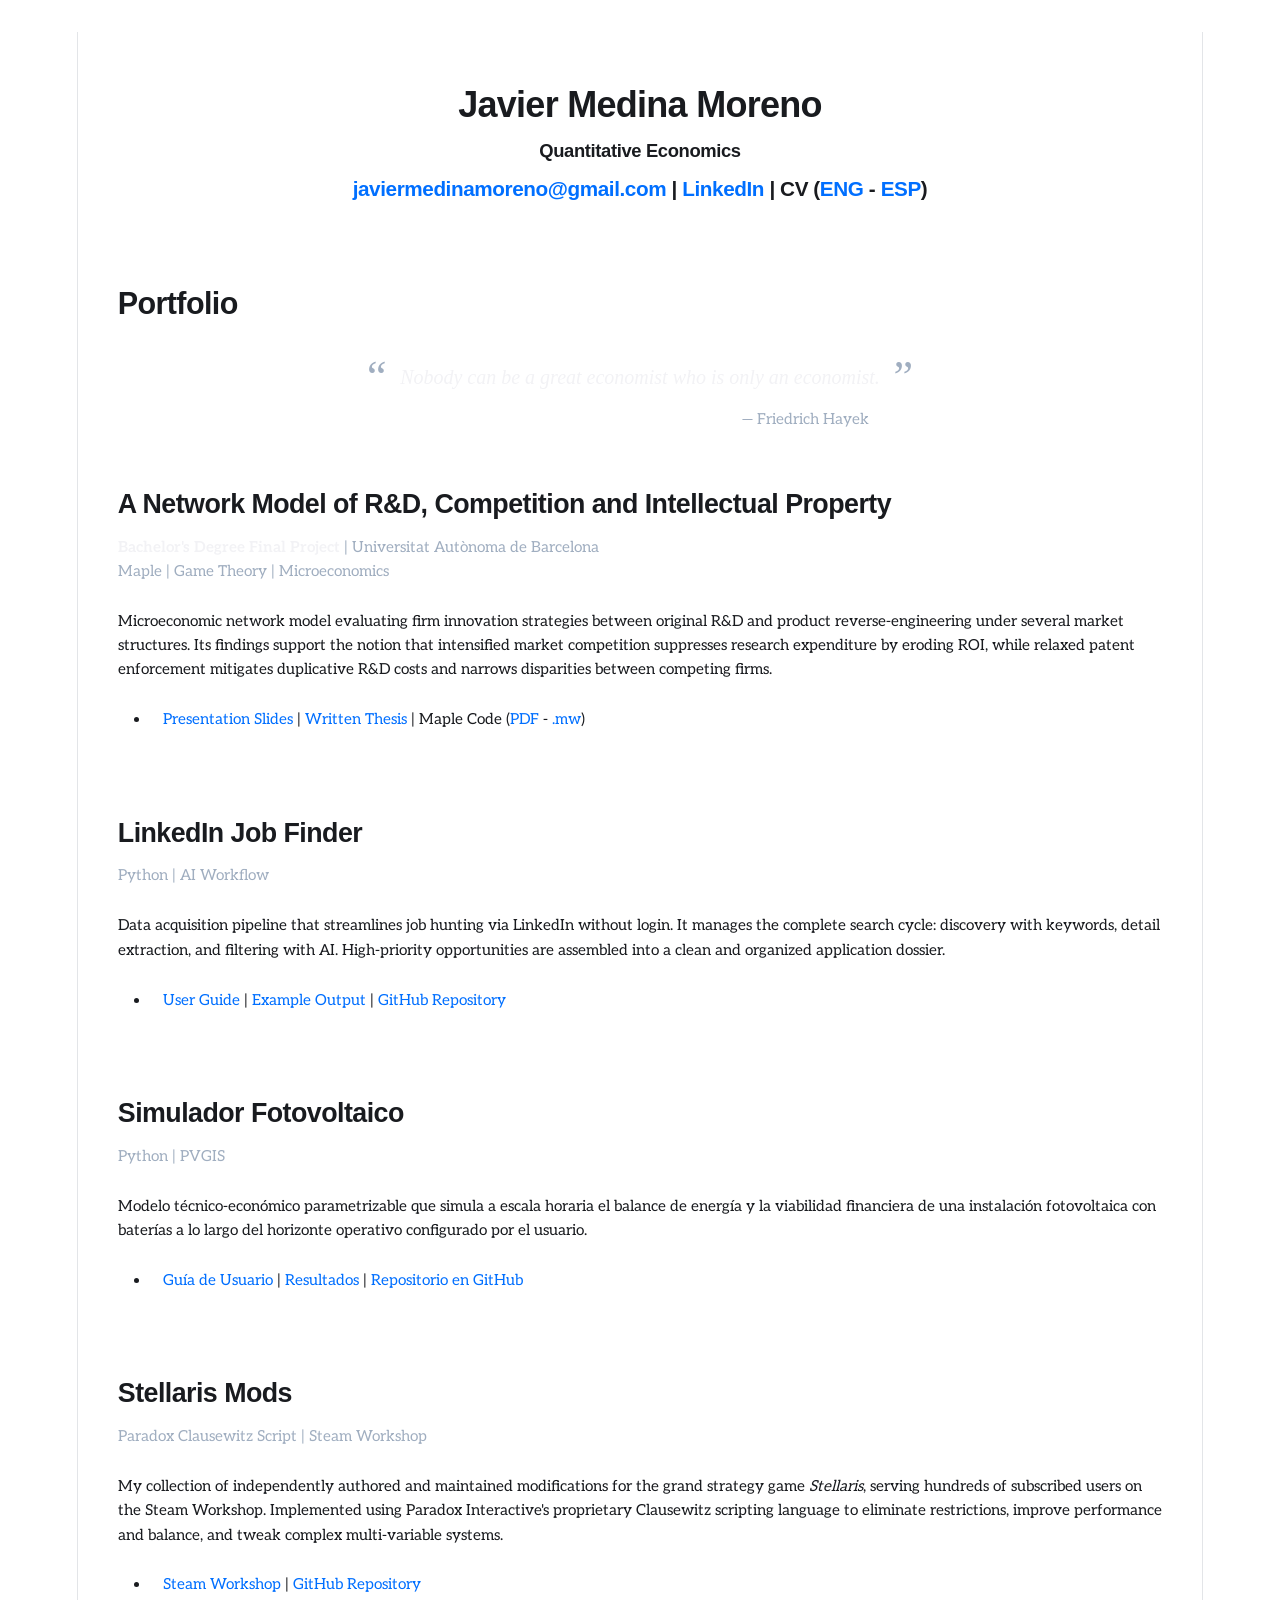
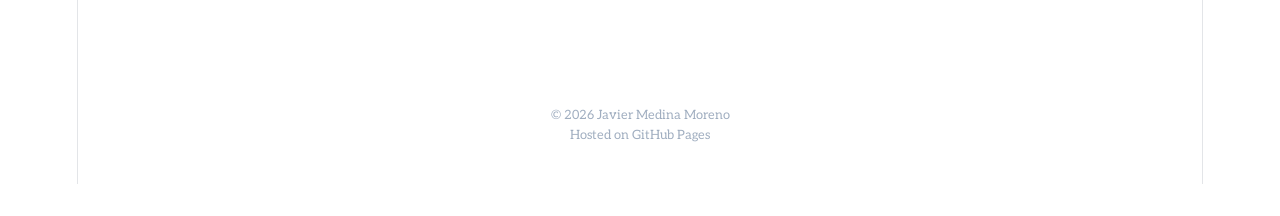
==== commit 081f1439: "Updated from Publii" ====
--- a/index.html
+++ b/index.html
@@ -1,6 +1,6 @@
-<!DOCTYPE html><html lang="en-gb"><head><meta charset="utf-8"><meta http-equiv="X-UA-Compatible" content="IE=edge"><meta name="viewport" content="width=device-width,initial-scale=1"><title>Javier Medina Moreno - Portfolio</title><meta name="description" content="Quantitative Economics javiermedinamoreno@gmail.com | LinkedIn | CV (ENG - ESP) Portfolio “ Nobody can be a great economist who is only an economist ” — Friedrich Hayek A Network Model of R&amp;amp;D, Competition and Intellectual Property Bachelor&#x27;s Degree Final Project | Universitat Autònoma de Barcelona Maple | Game Theory | Microeconomics Microeconomic network model evaluating firm innovation strategies between original R&amp;amp;D and product reverse-engineering under several market structures. Its findings support the notion that intensified market competition suppresses research expenditure by eroding ROI, while relaxed patent enforcement mitigates duplicative R&amp;amp;D costs and narrows disparities between competing firms. Python | AI Workflow Data acquisition pipeline that streamlines job hunting via LinkedIn without login. It manages the complete search cycle: discovery with keywords, detail extraction, and filtering with AI. High-priority opportunities are assembled into a clean and organized application dossier. Python | PVGIS Modelo técnico-económico parametrizable que simula a escala horaria el balance de energía y la viabilidad financiera de una instalación fotovoltaica con baterías a lo largo del horizonte operativo configurado por el usuario. Paradox Clausewitz Script | Steam Workshop My collection of independently authored and maintained modifications for the grand strategy game Stellaris, serving hundreds of subscribed users on the Steam Workshop. Implemented using Paradox Interactive&#x27;s proprietary Clausewitz scripting language to eliminate restrictions, improve performance and balance, and tweak complex multi-variable systems. Steam Workshop | GitHub Repository f © 2026 Javier Medina Moreno Hosted on GitHub Pages"><meta name="generator" content="Publii Open-Source CMS for Static Site"><link rel="canonical" href="https://JavierMedinaMoreno.github.io/"><link rel="alternate" type="application/atom+xml" href="https://JavierMedinaMoreno.github.io/feed.xml" title="Portfolio - RSS"><link rel="alternate" type="application/json" href="https://JavierMedinaMoreno.github.io/feed.json" title="Portfolio - JSON"><meta property="og:title" content="Javier Medina Moreno"><meta property="og:site_name" content="Portfolio"><meta property="og:description" content="Quantitative Economics javiermedinamoreno@gmail.com | LinkedIn | CV (ENG - ESP) Portfolio “ Nobody can be a great economist who is only an economist ” — Friedrich Hayek A Network Model of R&amp;amp;D, Competition and Intellectual Property Bachelor&#x27;s Degree Final Project | Universitat Autònoma de Barcelona Maple | Game Theory | Microeconomics Microeconomic network model evaluating firm innovation strategies between original R&amp;amp;D and product reverse-engineering under several market structures. Its findings support the notion that intensified market competition suppresses research expenditure by eroding ROI, while relaxed patent enforcement mitigates duplicative R&amp;amp;D costs and narrows disparities between competing firms. Python | AI Workflow Data acquisition pipeline that streamlines job hunting via LinkedIn without login. It manages the complete search cycle: discovery with keywords, detail extraction, and filtering with AI. High-priority opportunities are assembled into a clean and organized application dossier. Python | PVGIS Modelo técnico-económico parametrizable que simula a escala horaria el balance de energía y la viabilidad financiera de una instalación fotovoltaica con baterías a lo largo del horizonte operativo configurado por el usuario. Paradox Clausewitz Script | Steam Workshop My collection of independently authored and maintained modifications for the grand strategy game Stellaris, serving hundreds of subscribed users on the Steam Workshop. Implemented using Paradox Interactive&#x27;s proprietary Clausewitz scripting language to eliminate restrictions, improve performance and balance, and tweak complex multi-variable systems. Steam Workshop | GitHub Repository f © 2026 Javier Medina Moreno Hosted on GitHub Pages"><meta property="og:url" content="https://JavierMedinaMoreno.github.io/"><meta property="og:type" content="article"><link rel="shortcut icon" href="https://JavierMedinaMoreno.github.io/media/website/JM2.png" type="image/png"><link rel="stylesheet" href="https://JavierMedinaMoreno.github.io/assets/css/style.css?v&#x3D;ed5f2e09f1412c86605875f03da77b4d"><script type="application/ld+json">{"@context":"http://schema.org","@type":"Article","mainEntityOfPage":{"@type":"WebPage","@id":"https://JavierMedinaMoreno.github.io/"},"headline":"Javier Medina Moreno","datePublished":"2026-09-25T17:32+02:00","dateModified":"2026-09-27T17:22+02:00","description":"Quantitative Economics javiermedinamoreno@gmail.com | LinkedIn | CV (ENG - ESP) Portfolio “ Nobody can be a great economist who is only an economist ” — Friedrich Hayek A Network Model of R&amp;D, Competition and Intellectual Property Bachelor's Degree Final Project | Universitat Autònoma de Barcelona Maple | Game Theory | Microeconomics Microeconomic network model evaluating firm innovation strategies between original R&amp;D and product reverse-engineering under several market structures. Its findings support the notion that intensified market competition suppresses research expenditure by eroding ROI, while relaxed patent enforcement mitigates duplicative R&amp;D costs and narrows disparities between competing firms. Python | AI Workflow Data acquisition pipeline that streamlines job hunting via LinkedIn without login. It manages the complete search cycle: discovery with keywords, detail extraction, and filtering with AI. High-priority opportunities are assembled into a clean and organized application dossier. Python | PVGIS Modelo técnico-económico parametrizable que simula a escala horaria el balance de energía y la viabilidad financiera de una instalación fotovoltaica con baterías a lo largo del horizonte operativo configurado por el usuario. Paradox Clausewitz Script | Steam Workshop My collection of independently authored and maintained modifications for the grand strategy game Stellaris, serving hundreds of subscribed users on the Steam Workshop. Implemented using Paradox Interactive's proprietary Clausewitz scripting language to eliminate restrictions, improve performance and balance, and tweak complex multi-variable systems. Steam Workshop | GitHub Repository f © 2026 Javier Medina Moreno Hosted on GitHub Pages","author":{"@type":"Person","name":"Javier Medina Moreno","url":"https://JavierMedinaMoreno.github.io/authors/javier-medina-moreno/"},"publisher":{"@type":"Organization","name":"Javier Medina Moreno"}}</script><noscript><style>img[loading] {
+<!DOCTYPE html><html lang="en-gb"><head><meta charset="utf-8"><meta http-equiv="X-UA-Compatible" content="IE=edge"><meta name="viewport" content="width=device-width,initial-scale=1"><title>Javier Medina Moreno - Portfolio</title><meta name="description" content="Quantitative Economics javiermedinamoreno@gmail.com | LinkedIn | CV (ENG - ESP) Portfolio “ Nobody can be a great economist who is only an economist. ” — Friedrich Hayek A Network Model of R&amp;amp;D, Competition and Intellectual Property Bachelor&#x27;s Degree Final Project | Universitat Autònoma de Barcelona Maple | Game Theory | Microeconomics Microeconomic network model evaluating firm innovation strategies between original R&amp;amp;D and product reverse-engineering under several market structures. Its findings support the notion that intensified market competition suppresses research expenditure by eroding ROI, while relaxed patent enforcement mitigates duplicative R&amp;amp;D costs and narrows disparities between competing firms. Python | AI Workflow Data acquisition pipeline that streamlines job hunting via LinkedIn without login. It manages the complete search cycle: discovery with keywords, detail extraction, and filtering with AI. High-priority opportunities are assembled into a clean and organized application dossier. Python | PVGIS Modelo técnico-económico parametrizable que simula a escala horaria el balance de energía y la viabilidad financiera de una instalación fotovoltaica con baterías a lo largo del horizonte operativo configurado por el usuario. Paradox Clausewitz Script | Steam Workshop My collection of independently authored and maintained modifications for the grand strategy game Stellaris, serving hundreds of subscribed users on the Steam Workshop. Implemented using Paradox Interactive&#x27;s proprietary Clausewitz scripting language to eliminate restrictions, improve performance and balance, and tweak complex multi-variable systems. Steam Workshop | GitHub Repository f © 2026 Javier Medina Moreno Hosted on GitHub Pages"><meta name="generator" content="Publii Open-Source CMS for Static Site"><link rel="canonical" href="https://JavierMedinaMoreno.github.io/"><link rel="alternate" type="application/atom+xml" href="https://JavierMedinaMoreno.github.io/feed.xml" title="Portfolio - RSS"><link rel="alternate" type="application/json" href="https://JavierMedinaMoreno.github.io/feed.json" title="Portfolio - JSON"><meta property="og:title" content="Javier Medina Moreno"><meta property="og:site_name" content="Portfolio"><meta property="og:description" content="Quantitative Economics javiermedinamoreno@gmail.com | LinkedIn | CV (ENG - ESP) Portfolio “ Nobody can be a great economist who is only an economist. ” — Friedrich Hayek A Network Model of R&amp;amp;D, Competition and Intellectual Property Bachelor&#x27;s Degree Final Project | Universitat Autònoma de Barcelona Maple | Game Theory | Microeconomics Microeconomic network model evaluating firm innovation strategies between original R&amp;amp;D and product reverse-engineering under several market structures. Its findings support the notion that intensified market competition suppresses research expenditure by eroding ROI, while relaxed patent enforcement mitigates duplicative R&amp;amp;D costs and narrows disparities between competing firms. Python | AI Workflow Data acquisition pipeline that streamlines job hunting via LinkedIn without login. It manages the complete search cycle: discovery with keywords, detail extraction, and filtering with AI. High-priority opportunities are assembled into a clean and organized application dossier. Python | PVGIS Modelo técnico-económico parametrizable que simula a escala horaria el balance de energía y la viabilidad financiera de una instalación fotovoltaica con baterías a lo largo del horizonte operativo configurado por el usuario. Paradox Clausewitz Script | Steam Workshop My collection of independently authored and maintained modifications for the grand strategy game Stellaris, serving hundreds of subscribed users on the Steam Workshop. Implemented using Paradox Interactive&#x27;s proprietary Clausewitz scripting language to eliminate restrictions, improve performance and balance, and tweak complex multi-variable systems. Steam Workshop | GitHub Repository f © 2026 Javier Medina Moreno Hosted on GitHub Pages"><meta property="og:url" content="https://JavierMedinaMoreno.github.io/"><meta property="og:type" content="article"><link rel="shortcut icon" href="https://JavierMedinaMoreno.github.io/media/website/JM2.png" type="image/png"><link rel="stylesheet" href="https://JavierMedinaMoreno.github.io/assets/css/style.css?v&#x3D;ed5f2e09f1412c86605875f03da77b4d"><script type="application/ld+json">{"@context":"http://schema.org","@type":"Article","mainEntityOfPage":{"@type":"WebPage","@id":"https://JavierMedinaMoreno.github.io/"},"headline":"Javier Medina Moreno","datePublished":"2026-09-25T17:32+02:00","dateModified":"2026-09-27T17:23+02:00","description":"Quantitative Economics javiermedinamoreno@gmail.com | LinkedIn | CV (ENG - ESP) Portfolio “ Nobody can be a great economist who is only an economist. ” — Friedrich Hayek A Network Model of R&amp;D, Competition and Intellectual Property Bachelor's Degree Final Project | Universitat Autònoma de Barcelona Maple | Game Theory | Microeconomics Microeconomic network model evaluating firm innovation strategies between original R&amp;D and product reverse-engineering under several market structures. Its findings support the notion that intensified market competition suppresses research expenditure by eroding ROI, while relaxed patent enforcement mitigates duplicative R&amp;D costs and narrows disparities between competing firms. Python | AI Workflow Data acquisition pipeline that streamlines job hunting via LinkedIn without login. It manages the complete search cycle: discovery with keywords, detail extraction, and filtering with AI. High-priority opportunities are assembled into a clean and organized application dossier. Python | PVGIS Modelo técnico-económico parametrizable que simula a escala horaria el balance de energía y la viabilidad financiera de una instalación fotovoltaica con baterías a lo largo del horizonte operativo configurado por el usuario. Paradox Clausewitz Script | Steam Workshop My collection of independently authored and maintained modifications for the grand strategy game Stellaris, serving hundreds of subscribed users on the Steam Workshop. Implemented using Paradox Interactive's proprietary Clausewitz scripting language to eliminate restrictions, improve performance and balance, and tweak complex multi-variable systems. Steam Workshop | GitHub Repository f © 2026 Javier Medina Moreno Hosted on GitHub Pages","author":{"@type":"Person","name":"Javier Medina Moreno","url":"https://JavierMedinaMoreno.github.io/authors/javier-medina-moreno/"},"publisher":{"@type":"Organization","name":"Javier Medina Moreno"}}</script><noscript><style>img[loading] {
                     opacity: 1;
-                }</style></noscript></head><body class="page-template"><div class="container container--nosidebar"><div class="left-bar"><div class="left-bar__inner"><header class="header"><a class="logo" href="https://JavierMedinaMoreno.github.io/">Portfolio </a><a class="logo logo--atbottom" href="https://JavierMedinaMoreno.github.io/">Portfolio</a></header></div></div><main class="main page"><article class="content"><div class="main__inner"><header class="content__header"><h1 class="content__title">Javier Medina Moreno</h1></header><div class="content__entry"><div class="align-center"><h2 style="font-size: 1.15rem; margin-top: -1rem; margin-bottom: 0.5rem;"><strong>Quantitative Economics</strong></h2><h5><a href="mailto:javiermedinamoreno@gmail.com" target="_blank" rel="noopener noreferrer">javiermedinamoreno@gmail.com</a> | <a href="https://www.linkedin.com/in/javier-medina-moreno" target="_blank" rel="noopener noreferrer">LinkedIn</a> | CV (<a href="https://github.com/JavierMedinaMoreno/Documents/blob/main/CV/CV%20-%20Javier%20Medina%20Moreno%20-%20ENG.pdf" target="_blank" rel="noopener noreferrer">ENG</a> - <a href="https://github.com/JavierMedinaMoreno/Documents/blob/main/CV/CV%20-%20Javier%20Medina%20Moreno%20-%20ESP.pdf" target="_blank" rel="noopener noreferrer">ESP</a>)</h5></div><div style="border-top: 1px solid rgba(255, 255, 255, 0.15); margin: 2.5rem -2.5rem; height: 0; line-height: 0; font-size: 0;"> </div><h2>Portfolio</h2><div style="margin: 2rem auto 3.5rem auto; width: fit-content; max-width: 100%;"><div style="display: flex; align-items: center; justify-content: center; gap: 0.85rem;"><span style="font-family: Georgia, serif; font-size: 2.75rem; line-height: 1; color: #a0aec0; user-select: none;">“</span> <span style="font-family: 'Palatino Linotype', 'Book Antiqua', Palatino, Georgia, serif; font-style: italic; font-size: 1.25rem; color: #f2f2f5; line-height: 1.5;">Nobody can be a great economist who is only an economist</span> <span style="font-family: Georgia, serif; font-size: 2.75rem; line-height: 1; color: #a0aec0; user-select: none;">”</span></div><div style="text-align: right; margin-top: 0.45rem; padding-right: 2.75rem; font-size: 0.95rem; color: #a0aec0;">— Friedrich Hayek</div></div><h3>A Network Model of R&amp;D, Competition and Intellectual Property</h3><p style="margin-bottom: 0.5rem; color: #a0aec0;"><span style="color: #f2f2f5;"><strong>Bachelor's Degree Final Project</strong></span><span style="color: #a0aec0;"> | Universitat Autònoma de Barcelona<br>Maple | Game Theory | Microeconomics</span></p><p>Microeconomic network model evaluating firm innovation strategies between original R&amp;D and product reverse-engineering under several market structures. Its findings support the notion that intensified market competition suppresses research expenditure by eroding ROI, while relaxed patent enforcement mitigates duplicative R&amp;D costs and narrows disparities between competing firms.</p><ul><li><a href="https://github.com/JavierMedinaMoreno/Documents/blob/main/TFG/Final%20Project%20-%20Presentation%20-%20JMM.pdf" target="_blank" rel="noopener noreferrer">Presentation Slides</a> | <a href="https://github.com/JavierMedinaMoreno/Documents/blob/main/TFG/Final%20Project%20-%20JMM.pdf" target="_blank" rel="noopener noreferrer">Written Thesis</a> | Maple Code (<a href="https://github.com/JavierMedinaMoreno/Documents/blob/main/TFG/Appendix%20C%20-%20Advanced%20Model.pdf" target="_blank" rel="noopener noreferrer">PDF</a> - <a href="https://github.com/JavierMedinaMoreno/Documents/blob/main/TFG/N&amp;E%20Model.mw" target="_blank" rel="noopener noreferrer">.mw</a>)</li></ul><div style="border-top: 1px solid rgba(255, 255, 255, 0.15); margin: 2.5rem -2.5rem; height: 0; line-height: 0; font-size: 0;"> </div><h3 style="margin-top: 2rem;">LinkedIn Job Finder</h3><p style="margin-bottom: 0.5rem; color: #a0aec0;">Python | AI Workflow</p><p>Data acquisition pipeline that streamlines job hunting via LinkedIn without login. It manages the complete search cycle: discovery with keywords, detail extraction, and filtering with AI. High-priority opportunities are assembled into a clean and organized application dossier.</p><ul><li><a href="https://github.com/JavierMedinaMoreno/LinkedIn-Job-Finder/blob/main/User%20Guide%20-%20LinkedIn%20Job%20Finder.pdf" target="_blank" rel="noopener noreferrer">User Guide</a> | <a href="https://github.com/JavierMedinaMoreno/LinkedIn-Job-Finder/blob/main/Example_Output.txt" target="_blank" rel="noopener noreferrer">Example Output</a> | <a href="https://github.com/JavierMedinaMoreno/LinkedIn-Job-Finder" target="_blank" rel="noopener">GitHub Repository</a></li></ul><div style="border-top: 1px solid rgba(255, 255, 255, 0.15); margin: 2.5rem -2.5rem; height: 0; line-height: 0; font-size: 0;"> </div><h3>Simulador Fotovoltaico</h3><p style="margin-bottom: 0.5rem; color: #a0aec0;">Python | PVGIS</p><p>Modelo técnico-económico parametrizable que simula a escala horaria el balance de energía y la viabilidad financiera de una instalación fotovoltaica con baterías a lo largo del horizonte operativo configurado por el usuario.</p><ul><li><a href="https://github.com/JavierMedinaMoreno/Simulador-Fotovoltaico/blob/main/Gu%C3%ADa%20de%20Usuario%20-%20Simulador%20Fotovoltaico.pdf" target="_blank" rel="noopener noreferrer">Guía de Usuario</a> | <a href="https://github.com/JavierMedinaMoreno/Simulador-Fotovoltaico/tree/main/Resultados" target="_blank" rel="noopener noreferrer">Resultados </a>| <a href="https://github.com/JavierMedinaMoreno/Simulador-Fotovoltaico" target="_blank" rel="noopener">Repositorio en GitHub</a></li></ul><div style="border-top: 1px solid rgba(255, 255, 255, 0.15); margin: 2.5rem -2.5rem; height: 0; line-height: 0; font-size: 0;">f</div><h3>Stellaris Mods</h3><p style="margin-bottom: 0.5rem; color: #a0aec0;">Paradox Clausewitz Script | Steam Workshop</p><p>My collection of independently authored and maintained modifications for the grand strategy game <i data-path-to-node="4,0" data-index-in-node="97">Stellaris</i>, serving hundreds of subscribed users on the Steam Workshop. Implemented using Paradox Interactive's proprietary Clausewitz scripting language to eliminate restrictions, improve performance and balance, and tweak complex multi-variable systems.</p><ul><li><a href="https://steamcommunity.com/profiles/76561198065748205/myworkshopfiles?appid=281990" target="_blank" rel="noopener noreferrer">Steam Workshop</a> | <a href="https://github.com/JavierMedinaMoreno/Stellaris-Mods" target="_blank" rel="noopener">GitHub Repository</a></li></ul><div style="border-top: 1px solid rgba(255, 255, 255, 0.15); margin: 2.5rem -2.5rem; height: 0; line-height: 0; font-size: 0;">f</div><div style="margin-top: 4rem; text-align: center; font-size: 0.8rem; color: #a0aec0;">© 2026 Javier Medina Moreno</div><div style="text-align: center; font-size: 0.8rem; color: #a0aec0;">Hosted on GitHub Pages</div></div></div></article></main></div><script defer="defer" src="https://JavierMedinaMoreno.github.io/assets/js/scripts.min.js?v&#x3D;b2d91bcadbf5db401b76eb5bb3092eb7"></script><script>var images = document.querySelectorAll('img[loading]');
+                }</style></noscript></head><body class="page-template"><div class="container container--nosidebar"><div class="left-bar"><div class="left-bar__inner"><header class="header"><a class="logo" href="https://JavierMedinaMoreno.github.io/">Portfolio </a><a class="logo logo--atbottom" href="https://JavierMedinaMoreno.github.io/">Portfolio</a></header></div></div><main class="main page"><article class="content"><div class="main__inner"><header class="content__header"><h1 class="content__title">Javier Medina Moreno</h1></header><div class="content__entry"><div class="align-center"><h2 style="font-size: 1.15rem; margin-top: -1rem; margin-bottom: 0.5rem;"><strong>Quantitative Economics</strong></h2><h5><a href="mailto:javiermedinamoreno@gmail.com" target="_blank" rel="noopener noreferrer">javiermedinamoreno@gmail.com</a> | <a href="https://www.linkedin.com/in/javier-medina-moreno" target="_blank" rel="noopener noreferrer">LinkedIn</a> | CV (<a href="https://github.com/JavierMedinaMoreno/Documents/blob/main/CV/CV%20-%20Javier%20Medina%20Moreno%20-%20ENG.pdf" target="_blank" rel="noopener noreferrer">ENG</a> - <a href="https://github.com/JavierMedinaMoreno/Documents/blob/main/CV/CV%20-%20Javier%20Medina%20Moreno%20-%20ESP.pdf" target="_blank" rel="noopener noreferrer">ESP</a>)</h5></div><div style="border-top: 1px solid rgba(255, 255, 255, 0.15); margin: 2.5rem -2.5rem; height: 0; line-height: 0; font-size: 0;"> </div><h2>Portfolio</h2><div style="margin: 2rem auto 3.5rem auto; width: fit-content; max-width: 100%;"><div style="display: flex; align-items: center; justify-content: center; gap: 0.85rem;"><span style="font-family: Georgia, serif; font-size: 2.75rem; line-height: 1; color: #a0aec0; user-select: none;">“</span> <span style="font-family: 'Palatino Linotype', 'Book Antiqua', Palatino, Georgia, serif; font-style: italic; font-size: 1.25rem; color: #f2f2f5; line-height: 1.5;">Nobody can be a great economist who is only an economist.</span> <span style="font-family: Georgia, serif; font-size: 2.75rem; line-height: 1; color: #a0aec0; user-select: none;">”</span></div><div style="text-align: right; margin-top: 0.45rem; padding-right: 2.75rem; font-size: 0.95rem; color: #a0aec0;">— Friedrich Hayek</div></div><h3>A Network Model of R&amp;D, Competition and Intellectual Property</h3><p style="margin-bottom: 0.5rem; color: #a0aec0;"><span style="color: #f2f2f5;"><strong>Bachelor's Degree Final Project</strong></span><span style="color: #a0aec0;"> | Universitat Autònoma de Barcelona<br>Maple | Game Theory | Microeconomics</span></p><p>Microeconomic network model evaluating firm innovation strategies between original R&amp;D and product reverse-engineering under several market structures. Its findings support the notion that intensified market competition suppresses research expenditure by eroding ROI, while relaxed patent enforcement mitigates duplicative R&amp;D costs and narrows disparities between competing firms.</p><ul><li><a href="https://github.com/JavierMedinaMoreno/Documents/blob/main/TFG/Final%20Project%20-%20Presentation%20-%20JMM.pdf" target="_blank" rel="noopener noreferrer">Presentation Slides</a> | <a href="https://github.com/JavierMedinaMoreno/Documents/blob/main/TFG/Final%20Project%20-%20JMM.pdf" target="_blank" rel="noopener noreferrer">Written Thesis</a> | Maple Code (<a href="https://github.com/JavierMedinaMoreno/Documents/blob/main/TFG/Appendix%20C%20-%20Advanced%20Model.pdf" target="_blank" rel="noopener noreferrer">PDF</a> - <a href="https://github.com/JavierMedinaMoreno/Documents/blob/main/TFG/N&amp;E%20Model.mw" target="_blank" rel="noopener noreferrer">.mw</a>)</li></ul><div style="border-top: 1px solid rgba(255, 255, 255, 0.15); margin: 2.5rem -2.5rem; height: 0; line-height: 0; font-size: 0;"> </div><h3 style="margin-top: 2rem;">LinkedIn Job Finder</h3><p style="margin-bottom: 0.5rem; color: #a0aec0;">Python | AI Workflow</p><p>Data acquisition pipeline that streamlines job hunting via LinkedIn without login. It manages the complete search cycle: discovery with keywords, detail extraction, and filtering with AI. High-priority opportunities are assembled into a clean and organized application dossier.</p><ul><li><a href="https://github.com/JavierMedinaMoreno/LinkedIn-Job-Finder/blob/main/User%20Guide%20-%20LinkedIn%20Job%20Finder.pdf" target="_blank" rel="noopener noreferrer">User Guide</a> | <a href="https://github.com/JavierMedinaMoreno/LinkedIn-Job-Finder/blob/main/Example_Output.txt" target="_blank" rel="noopener noreferrer">Example Output</a> | <a href="https://github.com/JavierMedinaMoreno/LinkedIn-Job-Finder" target="_blank" rel="noopener">GitHub Repository</a></li></ul><div style="border-top: 1px solid rgba(255, 255, 255, 0.15); margin: 2.5rem -2.5rem; height: 0; line-height: 0; font-size: 0;"> </div><h3>Simulador Fotovoltaico</h3><p style="margin-bottom: 0.5rem; color: #a0aec0;">Python | PVGIS</p><p>Modelo técnico-económico parametrizable que simula a escala horaria el balance de energía y la viabilidad financiera de una instalación fotovoltaica con baterías a lo largo del horizonte operativo configurado por el usuario.</p><ul><li><a href="https://github.com/JavierMedinaMoreno/Simulador-Fotovoltaico/blob/main/Gu%C3%ADa%20de%20Usuario%20-%20Simulador%20Fotovoltaico.pdf" target="_blank" rel="noopener noreferrer">Guía de Usuario</a> | <a href="https://github.com/JavierMedinaMoreno/Simulador-Fotovoltaico/tree/main/Resultados" target="_blank" rel="noopener noreferrer">Resultados </a>| <a href="https://github.com/JavierMedinaMoreno/Simulador-Fotovoltaico" target="_blank" rel="noopener">Repositorio en GitHub</a></li></ul><div style="border-top: 1px solid rgba(255, 255, 255, 0.15); margin: 2.5rem -2.5rem; height: 0; line-height: 0; font-size: 0;">f</div><h3>Stellaris Mods</h3><p style="margin-bottom: 0.5rem; color: #a0aec0;">Paradox Clausewitz Script | Steam Workshop</p><p>My collection of independently authored and maintained modifications for the grand strategy game <i data-path-to-node="4,0" data-index-in-node="97">Stellaris</i>, serving hundreds of subscribed users on the Steam Workshop. Implemented using Paradox Interactive's proprietary Clausewitz scripting language to eliminate restrictions, improve performance and balance, and tweak complex multi-variable systems.</p><ul><li><a href="https://steamcommunity.com/profiles/76561198065748205/myworkshopfiles?appid=281990" target="_blank" rel="noopener noreferrer">Steam Workshop</a> | <a href="https://github.com/JavierMedinaMoreno/Stellaris-Mods" target="_blank" rel="noopener">GitHub Repository</a></li></ul><div style="border-top: 1px solid rgba(255, 255, 255, 0.15); margin: 2.5rem -2.5rem; height: 0; line-height: 0; font-size: 0;">f</div><div style="margin-top: 4rem; text-align: center; font-size: 0.8rem; color: #a0aec0;">© 2026 Javier Medina Moreno</div><div style="text-align: center; font-size: 0.8rem; color: #a0aec0;">Hosted on GitHub Pages</div></div></div></article></main></div><script defer="defer" src="https://JavierMedinaMoreno.github.io/assets/js/scripts.min.js?v&#x3D;b2d91bcadbf5db401b76eb5bb3092eb7"></script><script>var images = document.querySelectorAll('img[loading]');
         for (var i = 0; i < images.length; i++) {
             if (images[i].complete) {
                 images[i].classList.add('is-loaded');
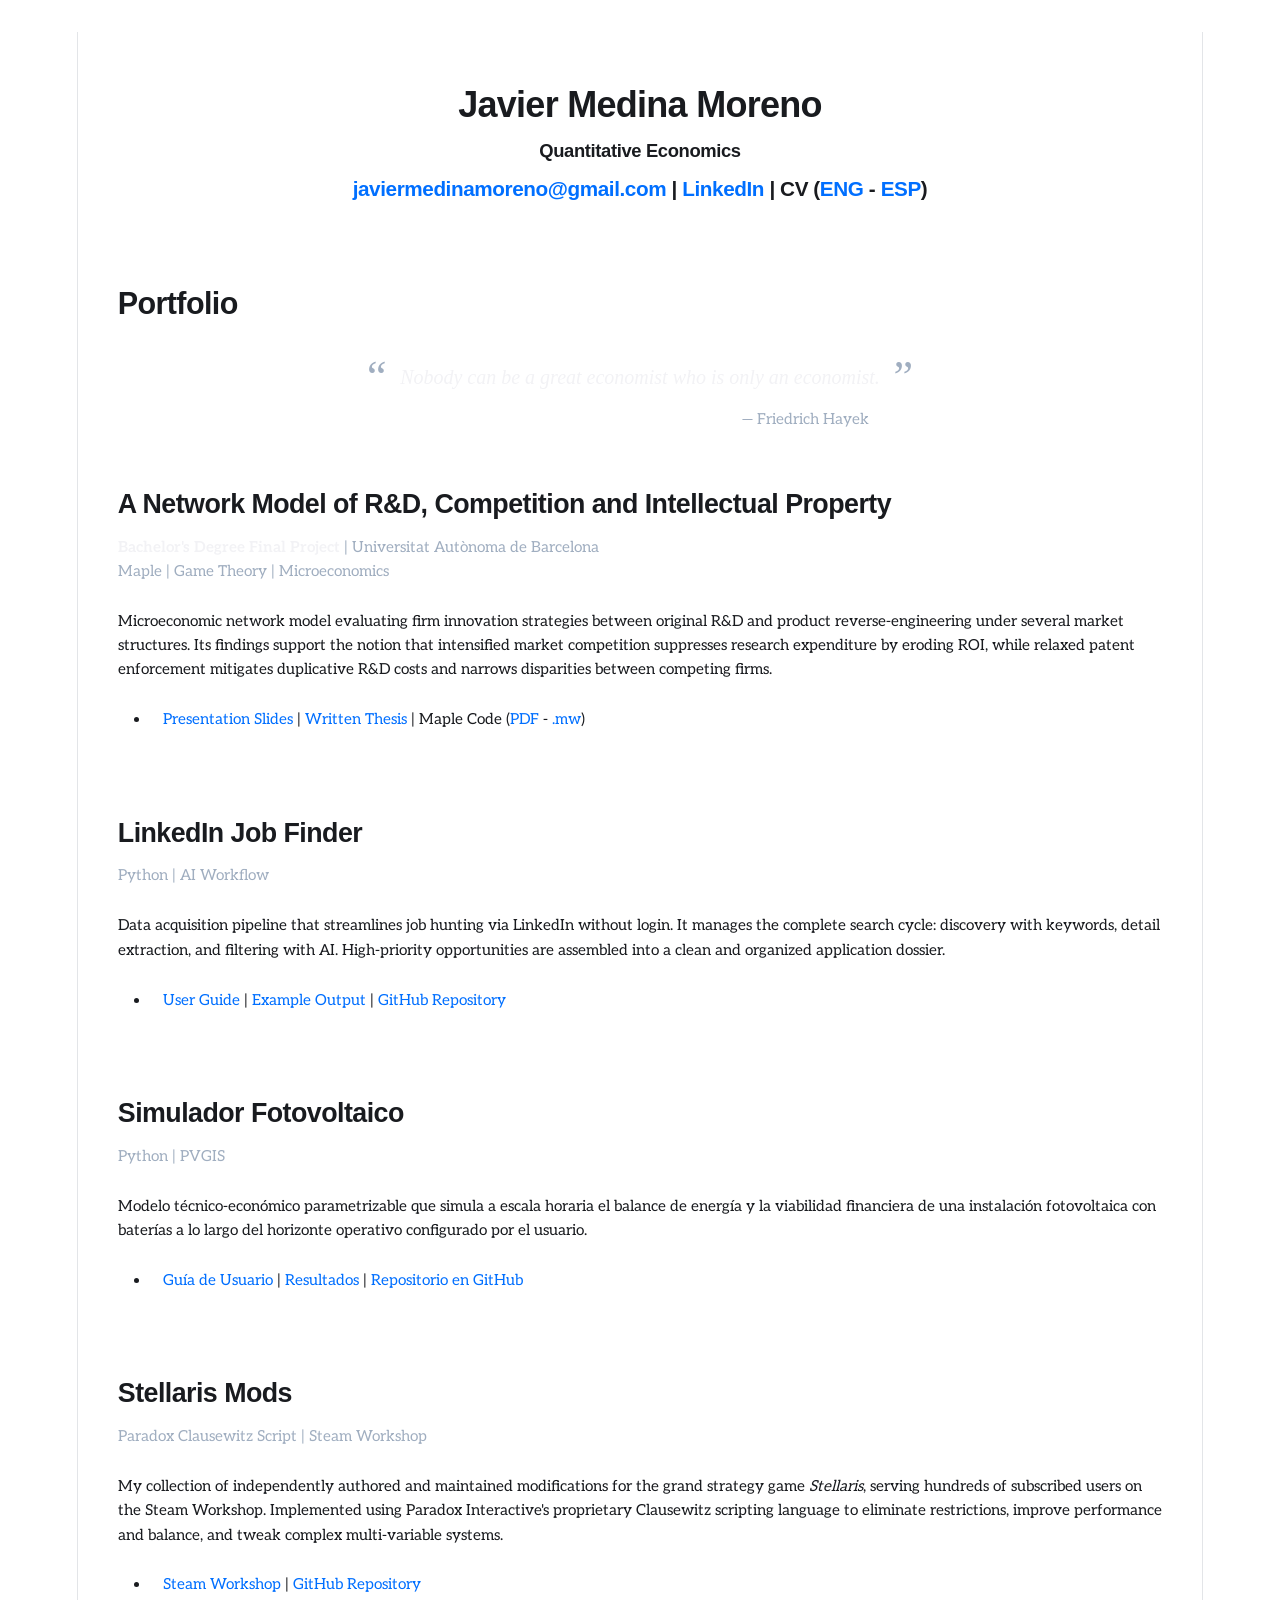
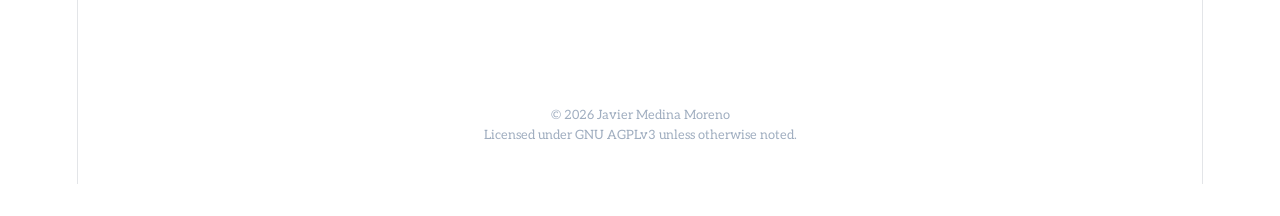
==== commit b1950411: "Updated from Publii" ====
--- a/index.html
+++ b/index.html
@@ -1,6 +1,6 @@
-<!DOCTYPE html><html lang="en-gb"><head><meta charset="utf-8"><meta http-equiv="X-UA-Compatible" content="IE=edge"><meta name="viewport" content="width=device-width,initial-scale=1"><title>Javier Medina Moreno - Portfolio</title><meta name="description" content="Quantitative Economics javiermedinamoreno@gmail.com | LinkedIn | CV (ENG - ESP) Portfolio “ Nobody can be a great economist who is only an economist. ” — Friedrich Hayek A Network Model of R&amp;amp;D, Competition and Intellectual Property Bachelor&#x27;s Degree Final Project | Universitat Autònoma de Barcelona Maple | Game Theory | Microeconomics Microeconomic network model evaluating firm innovation strategies between original R&amp;amp;D and product reverse-engineering under several market structures. Its findings support the notion that intensified market competition suppresses research expenditure by eroding ROI, while relaxed patent enforcement mitigates duplicative R&amp;amp;D costs and narrows disparities between competing firms. Python | AI Workflow Data acquisition pipeline that streamlines job hunting via LinkedIn without login. It manages the complete search cycle: discovery with keywords, detail extraction, and filtering with AI. High-priority opportunities are assembled into a clean and organized application dossier. Python | PVGIS Modelo técnico-económico parametrizable que simula a escala horaria el balance de energía y la viabilidad financiera de una instalación fotovoltaica con baterías a lo largo del horizonte operativo configurado por el usuario. Paradox Clausewitz Script | Steam Workshop My collection of independently authored and maintained modifications for the grand strategy game Stellaris, serving hundreds of subscribed users on the Steam Workshop. Implemented using Paradox Interactive&#x27;s proprietary Clausewitz scripting language to eliminate restrictions, improve performance and balance, and tweak complex multi-variable systems. Steam Workshop | GitHub Repository f © 2026 Javier Medina Moreno Hosted on GitHub Pages"><meta name="generator" content="Publii Open-Source CMS for Static Site"><link rel="canonical" href="https://JavierMedinaMoreno.github.io/"><link rel="alternate" type="application/atom+xml" href="https://JavierMedinaMoreno.github.io/feed.xml" title="Portfolio - RSS"><link rel="alternate" type="application/json" href="https://JavierMedinaMoreno.github.io/feed.json" title="Portfolio - JSON"><meta property="og:title" content="Javier Medina Moreno"><meta property="og:site_name" content="Portfolio"><meta property="og:description" content="Quantitative Economics javiermedinamoreno@gmail.com | LinkedIn | CV (ENG - ESP) Portfolio “ Nobody can be a great economist who is only an economist. ” — Friedrich Hayek A Network Model of R&amp;amp;D, Competition and Intellectual Property Bachelor&#x27;s Degree Final Project | Universitat Autònoma de Barcelona Maple | Game Theory | Microeconomics Microeconomic network model evaluating firm innovation strategies between original R&amp;amp;D and product reverse-engineering under several market structures. Its findings support the notion that intensified market competition suppresses research expenditure by eroding ROI, while relaxed patent enforcement mitigates duplicative R&amp;amp;D costs and narrows disparities between competing firms. Python | AI Workflow Data acquisition pipeline that streamlines job hunting via LinkedIn without login. It manages the complete search cycle: discovery with keywords, detail extraction, and filtering with AI. High-priority opportunities are assembled into a clean and organized application dossier. Python | PVGIS Modelo técnico-económico parametrizable que simula a escala horaria el balance de energía y la viabilidad financiera de una instalación fotovoltaica con baterías a lo largo del horizonte operativo configurado por el usuario. Paradox Clausewitz Script | Steam Workshop My collection of independently authored and maintained modifications for the grand strategy game Stellaris, serving hundreds of subscribed users on the Steam Workshop. Implemented using Paradox Interactive&#x27;s proprietary Clausewitz scripting language to eliminate restrictions, improve performance and balance, and tweak complex multi-variable systems. Steam Workshop | GitHub Repository f © 2026 Javier Medina Moreno Hosted on GitHub Pages"><meta property="og:url" content="https://JavierMedinaMoreno.github.io/"><meta property="og:type" content="article"><link rel="shortcut icon" href="https://JavierMedinaMoreno.github.io/media/website/JM2.png" type="image/png"><link rel="stylesheet" href="https://JavierMedinaMoreno.github.io/assets/css/style.css?v&#x3D;ed5f2e09f1412c86605875f03da77b4d"><script type="application/ld+json">{"@context":"http://schema.org","@type":"Article","mainEntityOfPage":{"@type":"WebPage","@id":"https://JavierMedinaMoreno.github.io/"},"headline":"Javier Medina Moreno","datePublished":"2026-09-25T17:32+02:00","dateModified":"2026-09-27T17:23+02:00","description":"Quantitative Economics javiermedinamoreno@gmail.com | LinkedIn | CV (ENG - ESP) Portfolio “ Nobody can be a great economist who is only an economist. ” — Friedrich Hayek A Network Model of R&amp;D, Competition and Intellectual Property Bachelor's Degree Final Project | Universitat Autònoma de Barcelona Maple | Game Theory | Microeconomics Microeconomic network model evaluating firm innovation strategies between original R&amp;D and product reverse-engineering under several market structures. Its findings support the notion that intensified market competition suppresses research expenditure by eroding ROI, while relaxed patent enforcement mitigates duplicative R&amp;D costs and narrows disparities between competing firms. Python | AI Workflow Data acquisition pipeline that streamlines job hunting via LinkedIn without login. It manages the complete search cycle: discovery with keywords, detail extraction, and filtering with AI. High-priority opportunities are assembled into a clean and organized application dossier. Python | PVGIS Modelo técnico-económico parametrizable que simula a escala horaria el balance de energía y la viabilidad financiera de una instalación fotovoltaica con baterías a lo largo del horizonte operativo configurado por el usuario. Paradox Clausewitz Script | Steam Workshop My collection of independently authored and maintained modifications for the grand strategy game Stellaris, serving hundreds of subscribed users on the Steam Workshop. Implemented using Paradox Interactive's proprietary Clausewitz scripting language to eliminate restrictions, improve performance and balance, and tweak complex multi-variable systems. Steam Workshop | GitHub Repository f © 2026 Javier Medina Moreno Hosted on GitHub Pages","author":{"@type":"Person","name":"Javier Medina Moreno","url":"https://JavierMedinaMoreno.github.io/authors/javier-medina-moreno/"},"publisher":{"@type":"Organization","name":"Javier Medina Moreno"}}</script><noscript><style>img[loading] {
+<!DOCTYPE html><html lang="en-gb"><head><meta charset="utf-8"><meta http-equiv="X-UA-Compatible" content="IE=edge"><meta name="viewport" content="width=device-width,initial-scale=1"><title>Javier Medina Moreno - Portfolio</title><meta name="description" content="Quantitative Economics javiermedinamoreno@gmail.com | LinkedIn | CV (ENG - ESP) Portfolio “ Nobody can be a great economist who is only an economist. ” — Friedrich Hayek A Network Model of R&amp;amp;D, Competition and Intellectual Property Bachelor&#x27;s Degree Final Project | Universitat Autònoma de Barcelona Maple | Game Theory | Microeconomics Microeconomic network model evaluating firm innovation strategies between original R&amp;amp;D and product reverse-engineering under several market structures. Its findings support the notion that intensified market competition suppresses research expenditure by eroding ROI, while relaxed patent enforcement mitigates duplicative R&amp;amp;D costs and narrows disparities between competing firms. Python | AI Workflow Data acquisition pipeline that streamlines job hunting via LinkedIn without login. It manages the complete search cycle: discovery with keywords, detail extraction, and filtering with AI. High-priority opportunities are assembled into a clean and organized application dossier. Python | PVGIS Modelo técnico-económico parametrizable que simula a escala horaria el balance de energía y la viabilidad financiera de una instalación fotovoltaica con baterías a lo largo del horizonte operativo configurado por el usuario. Paradox Clausewitz Script | Steam Workshop My collection of independently authored and maintained modifications for the grand strategy game Stellaris, serving hundreds of subscribed users on the Steam Workshop. Implemented using Paradox Interactive&#x27;s proprietary Clausewitz scripting language to eliminate restrictions, improve performance and balance, and tweak complex multi-variable systems. Steam Workshop | GitHub Repository f © 2026 Javier Medina Moreno Licensed under GNU AGPLv3 unless otherwise noted."><meta name="generator" content="Publii Open-Source CMS for Static Site"><link rel="canonical" href="https://JavierMedinaMoreno.github.io/"><link rel="alternate" type="application/atom+xml" href="https://JavierMedinaMoreno.github.io/feed.xml" title="Portfolio - RSS"><link rel="alternate" type="application/json" href="https://JavierMedinaMoreno.github.io/feed.json" title="Portfolio - JSON"><meta property="og:title" content="Javier Medina Moreno"><meta property="og:site_name" content="Portfolio"><meta property="og:description" content="Quantitative Economics javiermedinamoreno@gmail.com | LinkedIn | CV (ENG - ESP) Portfolio “ Nobody can be a great economist who is only an economist. ” — Friedrich Hayek A Network Model of R&amp;amp;D, Competition and Intellectual Property Bachelor&#x27;s Degree Final Project | Universitat Autònoma de Barcelona Maple | Game Theory | Microeconomics Microeconomic network model evaluating firm innovation strategies between original R&amp;amp;D and product reverse-engineering under several market structures. Its findings support the notion that intensified market competition suppresses research expenditure by eroding ROI, while relaxed patent enforcement mitigates duplicative R&amp;amp;D costs and narrows disparities between competing firms. Python | AI Workflow Data acquisition pipeline that streamlines job hunting via LinkedIn without login. It manages the complete search cycle: discovery with keywords, detail extraction, and filtering with AI. High-priority opportunities are assembled into a clean and organized application dossier. Python | PVGIS Modelo técnico-económico parametrizable que simula a escala horaria el balance de energía y la viabilidad financiera de una instalación fotovoltaica con baterías a lo largo del horizonte operativo configurado por el usuario. Paradox Clausewitz Script | Steam Workshop My collection of independently authored and maintained modifications for the grand strategy game Stellaris, serving hundreds of subscribed users on the Steam Workshop. Implemented using Paradox Interactive&#x27;s proprietary Clausewitz scripting language to eliminate restrictions, improve performance and balance, and tweak complex multi-variable systems. Steam Workshop | GitHub Repository f © 2026 Javier Medina Moreno Licensed under GNU AGPLv3 unless otherwise noted."><meta property="og:url" content="https://JavierMedinaMoreno.github.io/"><meta property="og:type" content="article"><link rel="shortcut icon" href="https://JavierMedinaMoreno.github.io/media/website/JM2.png" type="image/png"><link rel="stylesheet" href="https://JavierMedinaMoreno.github.io/assets/css/style.css?v&#x3D;ed5f2e09f1412c86605875f03da77b4d"><script type="application/ld+json">{"@context":"http://schema.org","@type":"Article","mainEntityOfPage":{"@type":"WebPage","@id":"https://JavierMedinaMoreno.github.io/"},"headline":"Javier Medina Moreno","datePublished":"2026-09-25T17:32+02:00","dateModified":"2026-09-30T19:20+02:00","description":"Quantitative Economics javiermedinamoreno@gmail.com | LinkedIn | CV (ENG - ESP) Portfolio “ Nobody can be a great economist who is only an economist. ” — Friedrich Hayek A Network Model of R&amp;D, Competition and Intellectual Property Bachelor's Degree Final Project | Universitat Autònoma de Barcelona Maple | Game Theory | Microeconomics Microeconomic network model evaluating firm innovation strategies between original R&amp;D and product reverse-engineering under several market structures. Its findings support the notion that intensified market competition suppresses research expenditure by eroding ROI, while relaxed patent enforcement mitigates duplicative R&amp;D costs and narrows disparities between competing firms. Python | AI Workflow Data acquisition pipeline that streamlines job hunting via LinkedIn without login. It manages the complete search cycle: discovery with keywords, detail extraction, and filtering with AI. High-priority opportunities are assembled into a clean and organized application dossier. Python | PVGIS Modelo técnico-económico parametrizable que simula a escala horaria el balance de energía y la viabilidad financiera de una instalación fotovoltaica con baterías a lo largo del horizonte operativo configurado por el usuario. Paradox Clausewitz Script | Steam Workshop My collection of independently authored and maintained modifications for the grand strategy game Stellaris, serving hundreds of subscribed users on the Steam Workshop. Implemented using Paradox Interactive's proprietary Clausewitz scripting language to eliminate restrictions, improve performance and balance, and tweak complex multi-variable systems. Steam Workshop | GitHub Repository f © 2026 Javier Medina Moreno Licensed under GNU AGPLv3 unless otherwise noted.","author":{"@type":"Person","name":"Javier Medina Moreno","url":"https://JavierMedinaMoreno.github.io/authors/javier-medina-moreno/"},"publisher":{"@type":"Organization","name":"Javier Medina Moreno"}}</script><noscript><style>img[loading] {
                     opacity: 1;
-                }</style></noscript></head><body class="page-template"><div class="container container--nosidebar"><div class="left-bar"><div class="left-bar__inner"><header class="header"><a class="logo" href="https://JavierMedinaMoreno.github.io/">Portfolio </a><a class="logo logo--atbottom" href="https://JavierMedinaMoreno.github.io/">Portfolio</a></header></div></div><main class="main page"><article class="content"><div class="main__inner"><header class="content__header"><h1 class="content__title">Javier Medina Moreno</h1></header><div class="content__entry"><div class="align-center"><h2 style="font-size: 1.15rem; margin-top: -1rem; margin-bottom: 0.5rem;"><strong>Quantitative Economics</strong></h2><h5><a href="mailto:javiermedinamoreno@gmail.com" target="_blank" rel="noopener noreferrer">javiermedinamoreno@gmail.com</a> | <a href="https://www.linkedin.com/in/javier-medina-moreno" target="_blank" rel="noopener noreferrer">LinkedIn</a> | CV (<a href="https://github.com/JavierMedinaMoreno/Documents/blob/main/CV/CV%20-%20Javier%20Medina%20Moreno%20-%20ENG.pdf" target="_blank" rel="noopener noreferrer">ENG</a> - <a href="https://github.com/JavierMedinaMoreno/Documents/blob/main/CV/CV%20-%20Javier%20Medina%20Moreno%20-%20ESP.pdf" target="_blank" rel="noopener noreferrer">ESP</a>)</h5></div><div style="border-top: 1px solid rgba(255, 255, 255, 0.15); margin: 2.5rem -2.5rem; height: 0; line-height: 0; font-size: 0;"> </div><h2>Portfolio</h2><div style="margin: 2rem auto 3.5rem auto; width: fit-content; max-width: 100%;"><div style="display: flex; align-items: center; justify-content: center; gap: 0.85rem;"><span style="font-family: Georgia, serif; font-size: 2.75rem; line-height: 1; color: #a0aec0; user-select: none;">“</span> <span style="font-family: 'Palatino Linotype', 'Book Antiqua', Palatino, Georgia, serif; font-style: italic; font-size: 1.25rem; color: #f2f2f5; line-height: 1.5;">Nobody can be a great economist who is only an economist.</span> <span style="font-family: Georgia, serif; font-size: 2.75rem; line-height: 1; color: #a0aec0; user-select: none;">”</span></div><div style="text-align: right; margin-top: 0.45rem; padding-right: 2.75rem; font-size: 0.95rem; color: #a0aec0;">— Friedrich Hayek</div></div><h3>A Network Model of R&amp;D, Competition and Intellectual Property</h3><p style="margin-bottom: 0.5rem; color: #a0aec0;"><span style="color: #f2f2f5;"><strong>Bachelor's Degree Final Project</strong></span><span style="color: #a0aec0;"> | Universitat Autònoma de Barcelona<br>Maple | Game Theory | Microeconomics</span></p><p>Microeconomic network model evaluating firm innovation strategies between original R&amp;D and product reverse-engineering under several market structures. Its findings support the notion that intensified market competition suppresses research expenditure by eroding ROI, while relaxed patent enforcement mitigates duplicative R&amp;D costs and narrows disparities between competing firms.</p><ul><li><a href="https://github.com/JavierMedinaMoreno/Documents/blob/main/TFG/Final%20Project%20-%20Presentation%20-%20JMM.pdf" target="_blank" rel="noopener noreferrer">Presentation Slides</a> | <a href="https://github.com/JavierMedinaMoreno/Documents/blob/main/TFG/Final%20Project%20-%20JMM.pdf" target="_blank" rel="noopener noreferrer">Written Thesis</a> | Maple Code (<a href="https://github.com/JavierMedinaMoreno/Documents/blob/main/TFG/Appendix%20C%20-%20Advanced%20Model.pdf" target="_blank" rel="noopener noreferrer">PDF</a> - <a href="https://github.com/JavierMedinaMoreno/Documents/blob/main/TFG/N&amp;E%20Model.mw" target="_blank" rel="noopener noreferrer">.mw</a>)</li></ul><div style="border-top: 1px solid rgba(255, 255, 255, 0.15); margin: 2.5rem -2.5rem; height: 0; line-height: 0; font-size: 0;"> </div><h3 style="margin-top: 2rem;">LinkedIn Job Finder</h3><p style="margin-bottom: 0.5rem; color: #a0aec0;">Python | AI Workflow</p><p>Data acquisition pipeline that streamlines job hunting via LinkedIn without login. It manages the complete search cycle: discovery with keywords, detail extraction, and filtering with AI. High-priority opportunities are assembled into a clean and organized application dossier.</p><ul><li><a href="https://github.com/JavierMedinaMoreno/LinkedIn-Job-Finder/blob/main/User%20Guide%20-%20LinkedIn%20Job%20Finder.pdf" target="_blank" rel="noopener noreferrer">User Guide</a> | <a href="https://github.com/JavierMedinaMoreno/LinkedIn-Job-Finder/blob/main/Example_Output.txt" target="_blank" rel="noopener noreferrer">Example Output</a> | <a href="https://github.com/JavierMedinaMoreno/LinkedIn-Job-Finder" target="_blank" rel="noopener">GitHub Repository</a></li></ul><div style="border-top: 1px solid rgba(255, 255, 255, 0.15); margin: 2.5rem -2.5rem; height: 0; line-height: 0; font-size: 0;"> </div><h3>Simulador Fotovoltaico</h3><p style="margin-bottom: 0.5rem; color: #a0aec0;">Python | PVGIS</p><p>Modelo técnico-económico parametrizable que simula a escala horaria el balance de energía y la viabilidad financiera de una instalación fotovoltaica con baterías a lo largo del horizonte operativo configurado por el usuario.</p><ul><li><a href="https://github.com/JavierMedinaMoreno/Simulador-Fotovoltaico/blob/main/Gu%C3%ADa%20de%20Usuario%20-%20Simulador%20Fotovoltaico.pdf" target="_blank" rel="noopener noreferrer">Guía de Usuario</a> | <a href="https://github.com/JavierMedinaMoreno/Simulador-Fotovoltaico/tree/main/Resultados" target="_blank" rel="noopener noreferrer">Resultados </a>| <a href="https://github.com/JavierMedinaMoreno/Simulador-Fotovoltaico" target="_blank" rel="noopener">Repositorio en GitHub</a></li></ul><div style="border-top: 1px solid rgba(255, 255, 255, 0.15); margin: 2.5rem -2.5rem; height: 0; line-height: 0; font-size: 0;">f</div><h3>Stellaris Mods</h3><p style="margin-bottom: 0.5rem; color: #a0aec0;">Paradox Clausewitz Script | Steam Workshop</p><p>My collection of independently authored and maintained modifications for the grand strategy game <i data-path-to-node="4,0" data-index-in-node="97">Stellaris</i>, serving hundreds of subscribed users on the Steam Workshop. Implemented using Paradox Interactive's proprietary Clausewitz scripting language to eliminate restrictions, improve performance and balance, and tweak complex multi-variable systems.</p><ul><li><a href="https://steamcommunity.com/profiles/76561198065748205/myworkshopfiles?appid=281990" target="_blank" rel="noopener noreferrer">Steam Workshop</a> | <a href="https://github.com/JavierMedinaMoreno/Stellaris-Mods" target="_blank" rel="noopener">GitHub Repository</a></li></ul><div style="border-top: 1px solid rgba(255, 255, 255, 0.15); margin: 2.5rem -2.5rem; height: 0; line-height: 0; font-size: 0;">f</div><div style="margin-top: 4rem; text-align: center; font-size: 0.8rem; color: #a0aec0;">© 2026 Javier Medina Moreno</div><div style="text-align: center; font-size: 0.8rem; color: #a0aec0;">Hosted on GitHub Pages</div></div></div></article></main></div><script defer="defer" src="https://JavierMedinaMoreno.github.io/assets/js/scripts.min.js?v&#x3D;b2d91bcadbf5db401b76eb5bb3092eb7"></script><script>var images = document.querySelectorAll('img[loading]');
+                }</style></noscript></head><body class="page-template"><div class="container container--nosidebar"><div class="left-bar"><div class="left-bar__inner"><header class="header"><a class="logo" href="https://JavierMedinaMoreno.github.io/">Portfolio </a><a class="logo logo--atbottom" href="https://JavierMedinaMoreno.github.io/">Portfolio</a></header></div></div><main class="main page"><article class="content"><div class="main__inner"><header class="content__header"><h1 class="content__title">Javier Medina Moreno</h1></header><div class="content__entry"><div class="align-center"><h2 style="font-size: 1.15rem; margin-top: -1rem; margin-bottom: 0.5rem;"><strong>Quantitative Economics</strong></h2><h5><a href="mailto:javiermedinamoreno@gmail.com" target="_blank" rel="noopener noreferrer">javiermedinamoreno@gmail.com</a> | <a href="https://www.linkedin.com/in/javier-medina-moreno" target="_blank" rel="noopener noreferrer">LinkedIn</a> | CV (<a href="https://github.com/JavierMedinaMoreno/Documents/blob/main/CV/CV%20-%20Javier%20Medina%20Moreno%20-%20ENG.pdf" target="_blank" rel="noopener noreferrer">ENG</a> - <a href="https://github.com/JavierMedinaMoreno/Documents/blob/main/CV/CV%20-%20Javier%20Medina%20Moreno%20-%20ESP.pdf" target="_blank" rel="noopener noreferrer">ESP</a>)</h5></div><div style="border-top: 1px solid rgba(255, 255, 255, 0.15); margin: 2.5rem -2.5rem; height: 0; line-height: 0; font-size: 0;"> </div><h2>Portfolio</h2><div style="margin: 2rem auto 3.5rem auto; width: fit-content; max-width: 100%;"><div style="display: flex; align-items: center; justify-content: center; gap: 0.85rem;"><span style="font-family: Georgia, serif; font-size: 2.75rem; line-height: 1; color: #a0aec0; user-select: none;">“</span> <span style="font-family: 'Palatino Linotype', 'Book Antiqua', Palatino, Georgia, serif; font-style: italic; font-size: 1.25rem; color: #f2f2f5; line-height: 1.5;">Nobody can be a great economist who is only an economist.</span> <span style="font-family: Georgia, serif; font-size: 2.75rem; line-height: 1; color: #a0aec0; user-select: none;">”</span></div><div style="text-align: right; margin-top: 0.45rem; padding-right: 2.75rem; font-size: 0.95rem; color: #a0aec0;">— Friedrich Hayek</div></div><h3>A Network Model of R&amp;D, Competition and Intellectual Property</h3><p style="margin-bottom: 0.5rem; color: #a0aec0;"><span style="color: #f2f2f5;"><strong>Bachelor's Degree Final Project</strong></span><span style="color: #a0aec0;"> | Universitat Autònoma de Barcelona<br>Maple | Game Theory | Microeconomics</span></p><p>Microeconomic network model evaluating firm innovation strategies between original R&amp;D and product reverse-engineering under several market structures. Its findings support the notion that intensified market competition suppresses research expenditure by eroding ROI, while relaxed patent enforcement mitigates duplicative R&amp;D costs and narrows disparities between competing firms.</p><ul><li><a href="https://github.com/JavierMedinaMoreno/Documents/blob/main/TFG/Final%20Project%20-%20Presentation%20-%20JMM.pdf" target="_blank" rel="noopener noreferrer">Presentation Slides</a> | <a href="https://github.com/JavierMedinaMoreno/Documents/blob/main/TFG/Final%20Project%20-%20JMM.pdf" target="_blank" rel="noopener noreferrer">Written Thesis</a> | Maple Code (<a href="https://github.com/JavierMedinaMoreno/Documents/blob/main/TFG/Appendix%20C%20-%20Advanced%20Model.pdf" target="_blank" rel="noopener noreferrer">PDF</a> - <a href="https://github.com/JavierMedinaMoreno/Documents/blob/main/TFG/N&amp;E%20Model.mw" target="_blank" rel="noopener noreferrer">.mw</a>)</li></ul><div style="border-top: 1px solid rgba(255, 255, 255, 0.15); margin: 2.5rem -2.5rem; height: 0; line-height: 0; font-size: 0;"> </div><h3 style="margin-top: 2rem;">LinkedIn Job Finder</h3><p style="margin-bottom: 0.5rem; color: #a0aec0;">Python | AI Workflow</p><p>Data acquisition pipeline that streamlines job hunting via LinkedIn without login. It manages the complete search cycle: discovery with keywords, detail extraction, and filtering with AI. High-priority opportunities are assembled into a clean and organized application dossier.</p><ul><li><a href="https://github.com/JavierMedinaMoreno/LinkedIn-Job-Finder/blob/main/User%20Guide%20-%20LinkedIn%20Job%20Finder.pdf" target="_blank" rel="noopener noreferrer">User Guide</a> | <a href="https://github.com/JavierMedinaMoreno/LinkedIn-Job-Finder/blob/main/Example_Output.txt" target="_blank" rel="noopener noreferrer">Example Output</a> | <a href="https://github.com/JavierMedinaMoreno/LinkedIn-Job-Finder" target="_blank" rel="noopener">GitHub Repository</a></li></ul><div style="border-top: 1px solid rgba(255, 255, 255, 0.15); margin: 2.5rem -2.5rem; height: 0; line-height: 0; font-size: 0;"> </div><h3>Simulador Fotovoltaico</h3><p style="margin-bottom: 0.5rem; color: #a0aec0;">Python | PVGIS</p><p>Modelo técnico-económico parametrizable que simula a escala horaria el balance de energía y la viabilidad financiera de una instalación fotovoltaica con baterías a lo largo del horizonte operativo configurado por el usuario.</p><ul><li><a href="https://github.com/JavierMedinaMoreno/Simulador-Fotovoltaico/blob/main/Gu%C3%ADa%20de%20Usuario%20-%20Simulador%20Fotovoltaico.pdf" target="_blank" rel="noopener noreferrer">Guía de Usuario</a> | <a href="https://github.com/JavierMedinaMoreno/Simulador-Fotovoltaico/tree/main/Resultados" target="_blank" rel="noopener noreferrer">Resultados </a>| <a href="https://github.com/JavierMedinaMoreno/Simulador-Fotovoltaico" target="_blank" rel="noopener">Repositorio en GitHub</a></li></ul><div style="border-top: 1px solid rgba(255, 255, 255, 0.15); margin: 2.5rem -2.5rem; height: 0; line-height: 0; font-size: 0;">f</div><h3>Stellaris Mods</h3><p style="margin-bottom: 0.5rem; color: #a0aec0;">Paradox Clausewitz Script | Steam Workshop</p><p>My collection of independently authored and maintained modifications for the grand strategy game <i data-path-to-node="4,0" data-index-in-node="97">Stellaris</i>, serving hundreds of subscribed users on the Steam Workshop. Implemented using Paradox Interactive's proprietary Clausewitz scripting language to eliminate restrictions, improve performance and balance, and tweak complex multi-variable systems.</p><ul><li><a href="https://steamcommunity.com/profiles/76561198065748205/myworkshopfiles?appid=281990" target="_blank" rel="noopener noreferrer">Steam Workshop</a> | <a href="https://github.com/JavierMedinaMoreno/Stellaris-Mods" target="_blank" rel="noopener">GitHub Repository</a></li></ul><div style="border-top: 1px solid rgba(255, 255, 255, 0.15); margin: 2.5rem -2.5rem; height: 0; line-height: 0; font-size: 0;">f</div><div style="margin-top: 4rem; text-align: center; font-size: 0.8rem; color: #a0aec0;">© 2026 Javier Medina Moreno</div><div style="text-align: center; font-size: 0.8rem; color: #a0aec0;">Licensed under GNU AGPLv3 unless otherwise noted.</div></div></div></article></main></div><script defer="defer" src="https://JavierMedinaMoreno.github.io/assets/js/scripts.min.js?v&#x3D;b2d91bcadbf5db401b76eb5bb3092eb7"></script><script>var images = document.querySelectorAll('img[loading]');
         for (var i = 0; i < images.length; i++) {
             if (images[i].complete) {
                 images[i].classList.add('is-loaded');
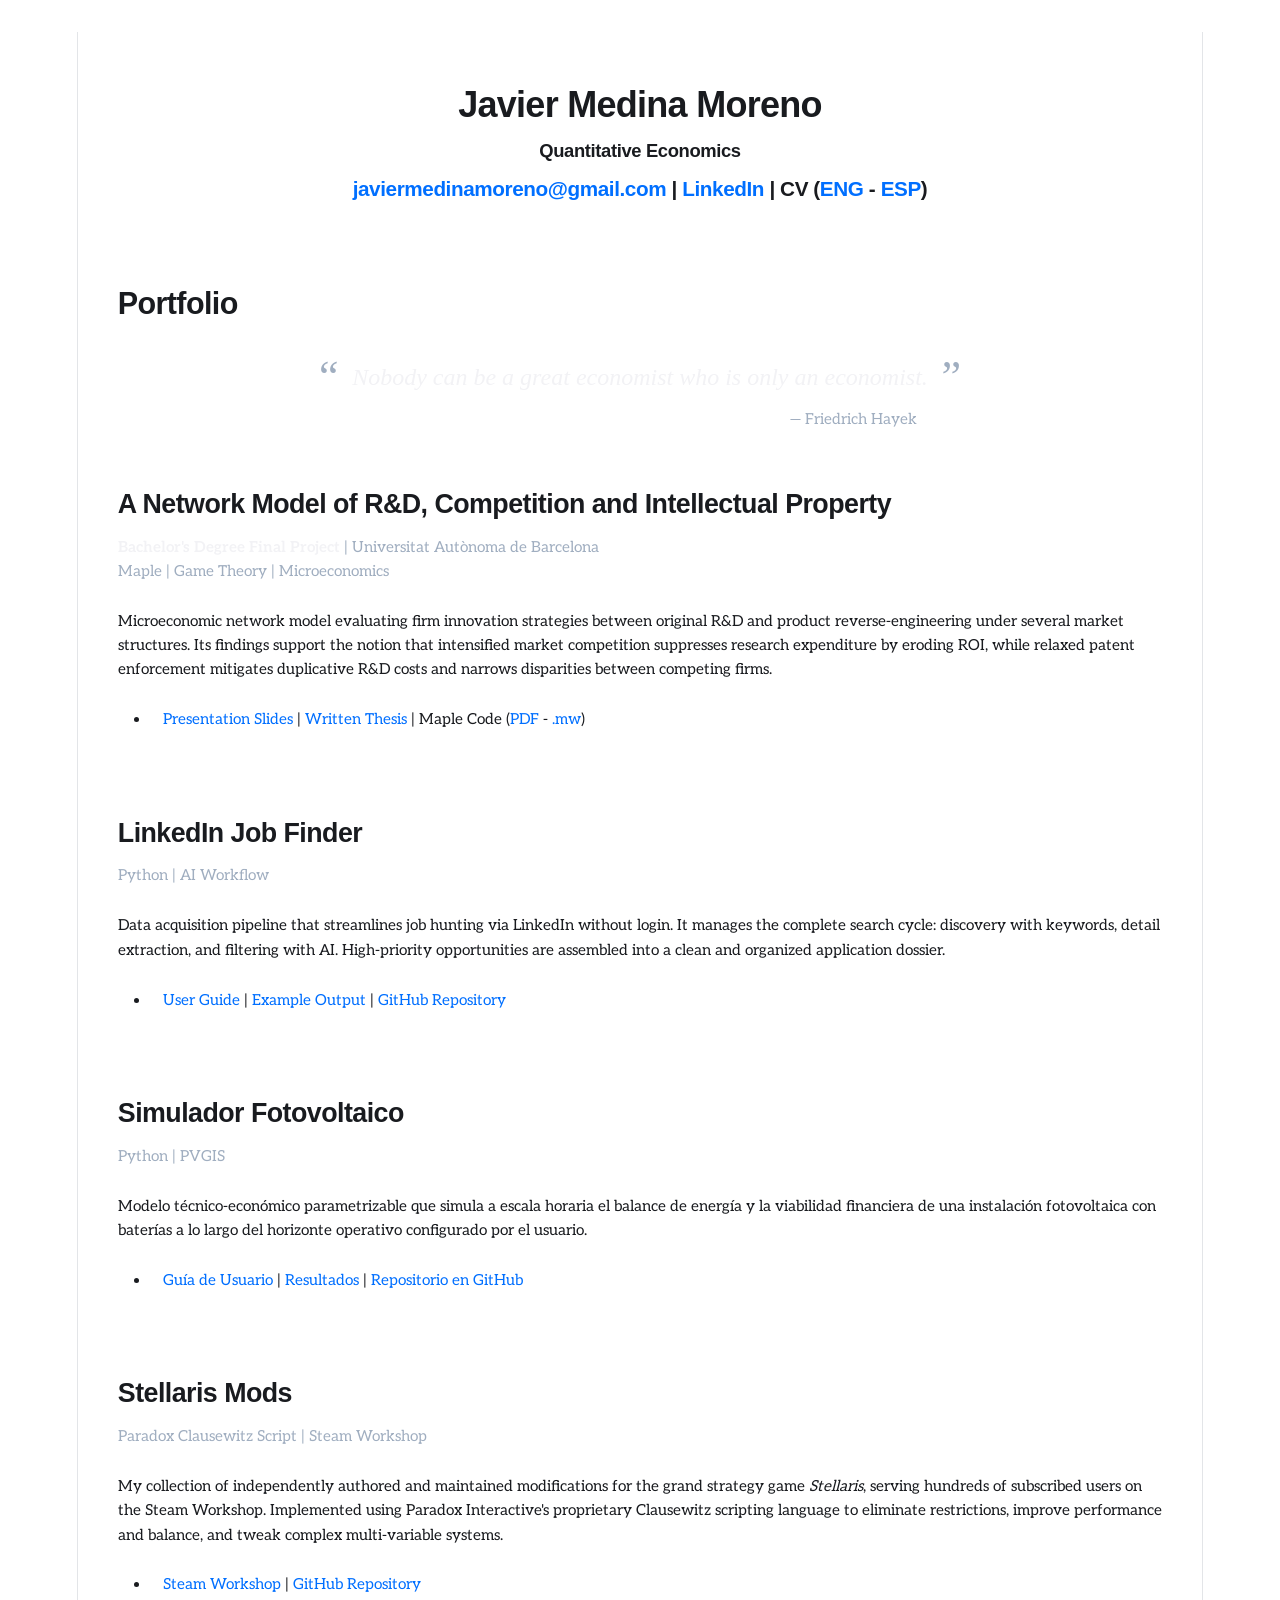
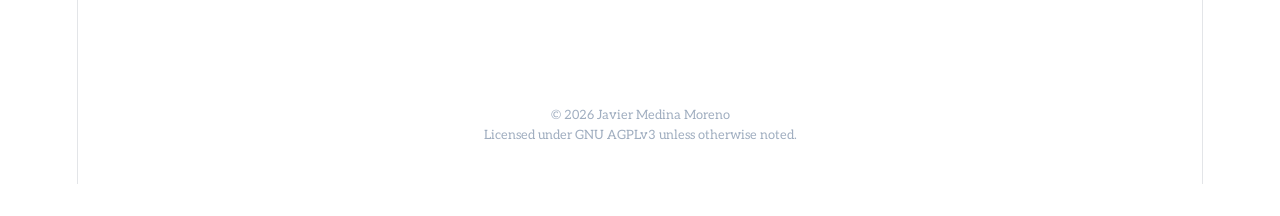
==== commit 2910d015: "Updated from Publii" ====
--- a/index.html
+++ b/index.html
@@ -1,6 +1,6 @@
-<!DOCTYPE html><html lang="en-gb"><head><meta charset="utf-8"><meta http-equiv="X-UA-Compatible" content="IE=edge"><meta name="viewport" content="width=device-width,initial-scale=1"><title>Javier Medina Moreno - Portfolio</title><meta name="description" content="Quantitative Economics javiermedinamoreno@gmail.com | LinkedIn | CV (ENG - ESP) Portfolio “ Nobody can be a great economist who is only an economist. ” — Friedrich Hayek A Network Model of R&amp;amp;D, Competition and Intellectual Property Bachelor&#x27;s Degree Final Project | Universitat Autònoma de Barcelona Maple | Game Theory | Microeconomics Microeconomic network model evaluating firm innovation strategies between original R&amp;amp;D and product reverse-engineering under several market structures. Its findings support the notion that intensified market competition suppresses research expenditure by eroding ROI, while relaxed patent enforcement mitigates duplicative R&amp;amp;D costs and narrows disparities between competing firms. Python | AI Workflow Data acquisition pipeline that streamlines job hunting via LinkedIn without login. It manages the complete search cycle: discovery with keywords, detail extraction, and filtering with AI. High-priority opportunities are assembled into a clean and organized application dossier. Python | PVGIS Modelo técnico-económico parametrizable que simula a escala horaria el balance de energía y la viabilidad financiera de una instalación fotovoltaica con baterías a lo largo del horizonte operativo configurado por el usuario. Paradox Clausewitz Script | Steam Workshop My collection of independently authored and maintained modifications for the grand strategy game Stellaris, serving hundreds of subscribed users on the Steam Workshop. Implemented using Paradox Interactive&#x27;s proprietary Clausewitz scripting language to eliminate restrictions, improve performance and balance, and tweak complex multi-variable systems. Steam Workshop | GitHub Repository f © 2026 Javier Medina Moreno Licensed under GNU AGPLv3 unless otherwise noted."><meta name="generator" content="Publii Open-Source CMS for Static Site"><link rel="canonical" href="https://JavierMedinaMoreno.github.io/"><link rel="alternate" type="application/atom+xml" href="https://JavierMedinaMoreno.github.io/feed.xml" title="Portfolio - RSS"><link rel="alternate" type="application/json" href="https://JavierMedinaMoreno.github.io/feed.json" title="Portfolio - JSON"><meta property="og:title" content="Javier Medina Moreno"><meta property="og:site_name" content="Portfolio"><meta property="og:description" content="Quantitative Economics javiermedinamoreno@gmail.com | LinkedIn | CV (ENG - ESP) Portfolio “ Nobody can be a great economist who is only an economist. ” — Friedrich Hayek A Network Model of R&amp;amp;D, Competition and Intellectual Property Bachelor&#x27;s Degree Final Project | Universitat Autònoma de Barcelona Maple | Game Theory | Microeconomics Microeconomic network model evaluating firm innovation strategies between original R&amp;amp;D and product reverse-engineering under several market structures. Its findings support the notion that intensified market competition suppresses research expenditure by eroding ROI, while relaxed patent enforcement mitigates duplicative R&amp;amp;D costs and narrows disparities between competing firms. Python | AI Workflow Data acquisition pipeline that streamlines job hunting via LinkedIn without login. It manages the complete search cycle: discovery with keywords, detail extraction, and filtering with AI. High-priority opportunities are assembled into a clean and organized application dossier. Python | PVGIS Modelo técnico-económico parametrizable que simula a escala horaria el balance de energía y la viabilidad financiera de una instalación fotovoltaica con baterías a lo largo del horizonte operativo configurado por el usuario. Paradox Clausewitz Script | Steam Workshop My collection of independently authored and maintained modifications for the grand strategy game Stellaris, serving hundreds of subscribed users on the Steam Workshop. Implemented using Paradox Interactive&#x27;s proprietary Clausewitz scripting language to eliminate restrictions, improve performance and balance, and tweak complex multi-variable systems. Steam Workshop | GitHub Repository f © 2026 Javier Medina Moreno Licensed under GNU AGPLv3 unless otherwise noted."><meta property="og:url" content="https://JavierMedinaMoreno.github.io/"><meta property="og:type" content="article"><link rel="shortcut icon" href="https://JavierMedinaMoreno.github.io/media/website/JM2.png" type="image/png"><link rel="stylesheet" href="https://JavierMedinaMoreno.github.io/assets/css/style.css?v&#x3D;ed5f2e09f1412c86605875f03da77b4d"><script type="application/ld+json">{"@context":"http://schema.org","@type":"Article","mainEntityOfPage":{"@type":"WebPage","@id":"https://JavierMedinaMoreno.github.io/"},"headline":"Javier Medina Moreno","datePublished":"2026-09-25T17:32+02:00","dateModified":"2026-09-30T19:20+02:00","description":"Quantitative Economics javiermedinamoreno@gmail.com | LinkedIn | CV (ENG - ESP) Portfolio “ Nobody can be a great economist who is only an economist. ” — Friedrich Hayek A Network Model of R&amp;D, Competition and Intellectual Property Bachelor's Degree Final Project | Universitat Autònoma de Barcelona Maple | Game Theory | Microeconomics Microeconomic network model evaluating firm innovation strategies between original R&amp;D and product reverse-engineering under several market structures. Its findings support the notion that intensified market competition suppresses research expenditure by eroding ROI, while relaxed patent enforcement mitigates duplicative R&amp;D costs and narrows disparities between competing firms. Python | AI Workflow Data acquisition pipeline that streamlines job hunting via LinkedIn without login. It manages the complete search cycle: discovery with keywords, detail extraction, and filtering with AI. High-priority opportunities are assembled into a clean and organized application dossier. Python | PVGIS Modelo técnico-económico parametrizable que simula a escala horaria el balance de energía y la viabilidad financiera de una instalación fotovoltaica con baterías a lo largo del horizonte operativo configurado por el usuario. Paradox Clausewitz Script | Steam Workshop My collection of independently authored and maintained modifications for the grand strategy game Stellaris, serving hundreds of subscribed users on the Steam Workshop. Implemented using Paradox Interactive's proprietary Clausewitz scripting language to eliminate restrictions, improve performance and balance, and tweak complex multi-variable systems. Steam Workshop | GitHub Repository f © 2026 Javier Medina Moreno Licensed under GNU AGPLv3 unless otherwise noted.","author":{"@type":"Person","name":"Javier Medina Moreno","url":"https://JavierMedinaMoreno.github.io/authors/javier-medina-moreno/"},"publisher":{"@type":"Organization","name":"Javier Medina Moreno"}}</script><noscript><style>img[loading] {
+<!DOCTYPE html><html lang="en-gb"><head><meta charset="utf-8"><meta http-equiv="X-UA-Compatible" content="IE=edge"><meta name="viewport" content="width=device-width,initial-scale=1"><title>Javier Medina Moreno - Portfolio</title><meta name="description" content="Quantitative Economics javiermedinamoreno@gmail.com | LinkedIn | CV (ENG - ESP) Portfolio “ Nobody can be a great economist who is only an economist. ” — Friedrich Hayek A Network Model of R&amp;amp;D, Competition and Intellectual Property Bachelor&#x27;s Degree Final Project | Universitat Autònoma de Barcelona Maple | Game Theory | Microeconomics Microeconomic network model evaluating firm innovation strategies between original R&amp;amp;D and product reverse-engineering under several market structures. Its findings support the notion that intensified market competition suppresses research expenditure by eroding ROI, while relaxed patent enforcement mitigates duplicative R&amp;amp;D costs and narrows disparities between competing firms. Python | AI Workflow Data acquisition pipeline that streamlines job hunting via LinkedIn without login. It manages the complete search cycle: discovery with keywords, detail extraction, and filtering with AI. High-priority opportunities are assembled into a clean and organized application dossier. Python | PVGIS Modelo técnico-económico parametrizable que simula a escala horaria el balance de energía y la viabilidad financiera de una instalación fotovoltaica con baterías a lo largo del horizonte operativo configurado por el usuario. Paradox Clausewitz Script | Steam Workshop My collection of independently authored and maintained modifications for the grand strategy game Stellaris, serving hundreds of subscribed users on the Steam Workshop. Implemented using Paradox Interactive&#x27;s proprietary Clausewitz scripting language to eliminate restrictions, improve performance and balance, and tweak complex multi-variable systems. Steam Workshop | GitHub Repository f © 2026 Javier Medina Moreno Licensed under GNU AGPLv3 unless otherwise noted."><meta name="generator" content="Publii Open-Source CMS for Static Site"><link rel="canonical" href="https://JavierMedinaMoreno.github.io/"><link rel="alternate" type="application/atom+xml" href="https://JavierMedinaMoreno.github.io/feed.xml" title="Portfolio - RSS"><link rel="alternate" type="application/json" href="https://JavierMedinaMoreno.github.io/feed.json" title="Portfolio - JSON"><meta property="og:title" content="Javier Medina Moreno"><meta property="og:site_name" content="Portfolio"><meta property="og:description" content="Quantitative Economics javiermedinamoreno@gmail.com | LinkedIn | CV (ENG - ESP) Portfolio “ Nobody can be a great economist who is only an economist. ” — Friedrich Hayek A Network Model of R&amp;amp;D, Competition and Intellectual Property Bachelor&#x27;s Degree Final Project | Universitat Autònoma de Barcelona Maple | Game Theory | Microeconomics Microeconomic network model evaluating firm innovation strategies between original R&amp;amp;D and product reverse-engineering under several market structures. Its findings support the notion that intensified market competition suppresses research expenditure by eroding ROI, while relaxed patent enforcement mitigates duplicative R&amp;amp;D costs and narrows disparities between competing firms. Python | AI Workflow Data acquisition pipeline that streamlines job hunting via LinkedIn without login. It manages the complete search cycle: discovery with keywords, detail extraction, and filtering with AI. High-priority opportunities are assembled into a clean and organized application dossier. Python | PVGIS Modelo técnico-económico parametrizable que simula a escala horaria el balance de energía y la viabilidad financiera de una instalación fotovoltaica con baterías a lo largo del horizonte operativo configurado por el usuario. Paradox Clausewitz Script | Steam Workshop My collection of independently authored and maintained modifications for the grand strategy game Stellaris, serving hundreds of subscribed users on the Steam Workshop. Implemented using Paradox Interactive&#x27;s proprietary Clausewitz scripting language to eliminate restrictions, improve performance and balance, and tweak complex multi-variable systems. Steam Workshop | GitHub Repository f © 2026 Javier Medina Moreno Licensed under GNU AGPLv3 unless otherwise noted."><meta property="og:url" content="https://JavierMedinaMoreno.github.io/"><meta property="og:type" content="article"><link rel="shortcut icon" href="https://JavierMedinaMoreno.github.io/media/website/JM2.png" type="image/png"><link rel="stylesheet" href="https://JavierMedinaMoreno.github.io/assets/css/style.css?v&#x3D;ed5f2e09f1412c86605875f03da77b4d"><script type="application/ld+json">{"@context":"http://schema.org","@type":"Article","mainEntityOfPage":{"@type":"WebPage","@id":"https://JavierMedinaMoreno.github.io/"},"headline":"Javier Medina Moreno","datePublished":"2026-09-25T17:32+02:00","dateModified":"2026-10-13T20:00+02:00","description":"Quantitative Economics javiermedinamoreno@gmail.com | LinkedIn | CV (ENG - ESP) Portfolio “ Nobody can be a great economist who is only an economist. ” — Friedrich Hayek A Network Model of R&amp;D, Competition and Intellectual Property Bachelor's Degree Final Project | Universitat Autònoma de Barcelona Maple | Game Theory | Microeconomics Microeconomic network model evaluating firm innovation strategies between original R&amp;D and product reverse-engineering under several market structures. Its findings support the notion that intensified market competition suppresses research expenditure by eroding ROI, while relaxed patent enforcement mitigates duplicative R&amp;D costs and narrows disparities between competing firms. Python | AI Workflow Data acquisition pipeline that streamlines job hunting via LinkedIn without login. It manages the complete search cycle: discovery with keywords, detail extraction, and filtering with AI. High-priority opportunities are assembled into a clean and organized application dossier. Python | PVGIS Modelo técnico-económico parametrizable que simula a escala horaria el balance de energía y la viabilidad financiera de una instalación fotovoltaica con baterías a lo largo del horizonte operativo configurado por el usuario. Paradox Clausewitz Script | Steam Workshop My collection of independently authored and maintained modifications for the grand strategy game Stellaris, serving hundreds of subscribed users on the Steam Workshop. Implemented using Paradox Interactive's proprietary Clausewitz scripting language to eliminate restrictions, improve performance and balance, and tweak complex multi-variable systems. Steam Workshop | GitHub Repository f © 2026 Javier Medina Moreno Licensed under GNU AGPLv3 unless otherwise noted.","author":{"@type":"Person","name":"Javier Medina Moreno","url":"https://JavierMedinaMoreno.github.io/authors/javier-medina-moreno/"},"publisher":{"@type":"Organization","name":"Javier Medina Moreno"}}</script><noscript><style>img[loading] {
                     opacity: 1;
-                }</style></noscript></head><body class="page-template"><div class="container container--nosidebar"><div class="left-bar"><div class="left-bar__inner"><header class="header"><a class="logo" href="https://JavierMedinaMoreno.github.io/">Portfolio </a><a class="logo logo--atbottom" href="https://JavierMedinaMoreno.github.io/">Portfolio</a></header></div></div><main class="main page"><article class="content"><div class="main__inner"><header class="content__header"><h1 class="content__title">Javier Medina Moreno</h1></header><div class="content__entry"><div class="align-center"><h2 style="font-size: 1.15rem; margin-top: -1rem; margin-bottom: 0.5rem;"><strong>Quantitative Economics</strong></h2><h5><a href="mailto:javiermedinamoreno@gmail.com" target="_blank" rel="noopener noreferrer">javiermedinamoreno@gmail.com</a> | <a href="https://www.linkedin.com/in/javier-medina-moreno" target="_blank" rel="noopener noreferrer">LinkedIn</a> | CV (<a href="https://github.com/JavierMedinaMoreno/Documents/blob/main/CV/CV%20-%20Javier%20Medina%20Moreno%20-%20ENG.pdf" target="_blank" rel="noopener noreferrer">ENG</a> - <a href="https://github.com/JavierMedinaMoreno/Documents/blob/main/CV/CV%20-%20Javier%20Medina%20Moreno%20-%20ESP.pdf" target="_blank" rel="noopener noreferrer">ESP</a>)</h5></div><div style="border-top: 1px solid rgba(255, 255, 255, 0.15); margin: 2.5rem -2.5rem; height: 0; line-height: 0; font-size: 0;"> </div><h2>Portfolio</h2><div style="margin: 2rem auto 3.5rem auto; width: fit-content; max-width: 100%;"><div style="display: flex; align-items: center; justify-content: center; gap: 0.85rem;"><span style="font-family: Georgia, serif; font-size: 2.75rem; line-height: 1; color: #a0aec0; user-select: none;">“</span> <span style="font-family: 'Palatino Linotype', 'Book Antiqua', Palatino, Georgia, serif; font-style: italic; font-size: 1.25rem; color: #f2f2f5; line-height: 1.5;">Nobody can be a great economist who is only an economist.</span> <span style="font-family: Georgia, serif; font-size: 2.75rem; line-height: 1; color: #a0aec0; user-select: none;">”</span></div><div style="text-align: right; margin-top: 0.45rem; padding-right: 2.75rem; font-size: 0.95rem; color: #a0aec0;">— Friedrich Hayek</div></div><h3>A Network Model of R&amp;D, Competition and Intellectual Property</h3><p style="margin-bottom: 0.5rem; color: #a0aec0;"><span style="color: #f2f2f5;"><strong>Bachelor's Degree Final Project</strong></span><span style="color: #a0aec0;"> | Universitat Autònoma de Barcelona<br>Maple | Game Theory | Microeconomics</span></p><p>Microeconomic network model evaluating firm innovation strategies between original R&amp;D and product reverse-engineering under several market structures. Its findings support the notion that intensified market competition suppresses research expenditure by eroding ROI, while relaxed patent enforcement mitigates duplicative R&amp;D costs and narrows disparities between competing firms.</p><ul><li><a href="https://github.com/JavierMedinaMoreno/Documents/blob/main/TFG/Final%20Project%20-%20Presentation%20-%20JMM.pdf" target="_blank" rel="noopener noreferrer">Presentation Slides</a> | <a href="https://github.com/JavierMedinaMoreno/Documents/blob/main/TFG/Final%20Project%20-%20JMM.pdf" target="_blank" rel="noopener noreferrer">Written Thesis</a> | Maple Code (<a href="https://github.com/JavierMedinaMoreno/Documents/blob/main/TFG/Appendix%20C%20-%20Advanced%20Model.pdf" target="_blank" rel="noopener noreferrer">PDF</a> - <a href="https://github.com/JavierMedinaMoreno/Documents/blob/main/TFG/N&amp;E%20Model.mw" target="_blank" rel="noopener noreferrer">.mw</a>)</li></ul><div style="border-top: 1px solid rgba(255, 255, 255, 0.15); margin: 2.5rem -2.5rem; height: 0; line-height: 0; font-size: 0;"> </div><h3 style="margin-top: 2rem;">LinkedIn Job Finder</h3><p style="margin-bottom: 0.5rem; color: #a0aec0;">Python | AI Workflow</p><p>Data acquisition pipeline that streamlines job hunting via LinkedIn without login. It manages the complete search cycle: discovery with keywords, detail extraction, and filtering with AI. High-priority opportunities are assembled into a clean and organized application dossier.</p><ul><li><a href="https://github.com/JavierMedinaMoreno/LinkedIn-Job-Finder/blob/main/User%20Guide%20-%20LinkedIn%20Job%20Finder.pdf" target="_blank" rel="noopener noreferrer">User Guide</a> | <a href="https://github.com/JavierMedinaMoreno/LinkedIn-Job-Finder/blob/main/Example_Output.txt" target="_blank" rel="noopener noreferrer">Example Output</a> | <a href="https://github.com/JavierMedinaMoreno/LinkedIn-Job-Finder" target="_blank" rel="noopener">GitHub Repository</a></li></ul><div style="border-top: 1px solid rgba(255, 255, 255, 0.15); margin: 2.5rem -2.5rem; height: 0; line-height: 0; font-size: 0;"> </div><h3>Simulador Fotovoltaico</h3><p style="margin-bottom: 0.5rem; color: #a0aec0;">Python | PVGIS</p><p>Modelo técnico-económico parametrizable que simula a escala horaria el balance de energía y la viabilidad financiera de una instalación fotovoltaica con baterías a lo largo del horizonte operativo configurado por el usuario.</p><ul><li><a href="https://github.com/JavierMedinaMoreno/Simulador-Fotovoltaico/blob/main/Gu%C3%ADa%20de%20Usuario%20-%20Simulador%20Fotovoltaico.pdf" target="_blank" rel="noopener noreferrer">Guía de Usuario</a> | <a href="https://github.com/JavierMedinaMoreno/Simulador-Fotovoltaico/tree/main/Resultados" target="_blank" rel="noopener noreferrer">Resultados </a>| <a href="https://github.com/JavierMedinaMoreno/Simulador-Fotovoltaico" target="_blank" rel="noopener">Repositorio en GitHub</a></li></ul><div style="border-top: 1px solid rgba(255, 255, 255, 0.15); margin: 2.5rem -2.5rem; height: 0; line-height: 0; font-size: 0;">f</div><h3>Stellaris Mods</h3><p style="margin-bottom: 0.5rem; color: #a0aec0;">Paradox Clausewitz Script | Steam Workshop</p><p>My collection of independently authored and maintained modifications for the grand strategy game <i data-path-to-node="4,0" data-index-in-node="97">Stellaris</i>, serving hundreds of subscribed users on the Steam Workshop. Implemented using Paradox Interactive's proprietary Clausewitz scripting language to eliminate restrictions, improve performance and balance, and tweak complex multi-variable systems.</p><ul><li><a href="https://steamcommunity.com/profiles/76561198065748205/myworkshopfiles?appid=281990" target="_blank" rel="noopener noreferrer">Steam Workshop</a> | <a href="https://github.com/JavierMedinaMoreno/Stellaris-Mods" target="_blank" rel="noopener">GitHub Repository</a></li></ul><div style="border-top: 1px solid rgba(255, 255, 255, 0.15); margin: 2.5rem -2.5rem; height: 0; line-height: 0; font-size: 0;">f</div><div style="margin-top: 4rem; text-align: center; font-size: 0.8rem; color: #a0aec0;">© 2026 Javier Medina Moreno</div><div style="text-align: center; font-size: 0.8rem; color: #a0aec0;">Licensed under GNU AGPLv3 unless otherwise noted.</div></div></div></article></main></div><script defer="defer" src="https://JavierMedinaMoreno.github.io/assets/js/scripts.min.js?v&#x3D;b2d91bcadbf5db401b76eb5bb3092eb7"></script><script>var images = document.querySelectorAll('img[loading]');
+                }</style></noscript></head><body class="page-template"><div class="container container--nosidebar"><div class="left-bar"><div class="left-bar__inner"><header class="header"><a class="logo" href="https://JavierMedinaMoreno.github.io/">Portfolio </a><a class="logo logo--atbottom" href="https://JavierMedinaMoreno.github.io/">Portfolio</a></header></div></div><main class="main page"><article class="content"><div class="main__inner"><header class="content__header"><h1 class="content__title">Javier Medina Moreno</h1></header><div class="content__entry"><div class="align-center"><h2 style="font-size: 1.15rem; margin-top: -1rem; margin-bottom: 0.5rem;"><strong>Quantitative Economics</strong></h2><h5><a href="mailto:javiermedinamoreno@gmail.com" target="_blank" rel="noopener noreferrer">javiermedinamoreno@gmail.com</a> | <a href="https://www.linkedin.com/in/javier-medina-moreno" target="_blank" rel="noopener noreferrer">LinkedIn</a> | CV (<a href="https://github.com/JavierMedinaMoreno/Documents/raw/main/CV/CV%20-%20Javier%20Medina%20Moreno%20-%20ENG.pdf" target="_blank" rel="noopener noreferrer">ENG</a> - <a href="https://github.com/JavierMedinaMoreno/Documents/raw/main/CV/CV%20-%20Javier%20Medina%20Moreno%20-%20ESP.pdf" target="_blank" rel="noopener noreferrer">ESP</a>)</h5></div><div style="border-top: 1px solid rgba(255, 255, 255, 0.15); margin: 2.5rem -2.5rem; height: 0; line-height: 0; font-size: 0;"> </div><h2>Portfolio</h2><div style="margin: 2rem auto 3.5rem auto; width: fit-content; max-width: 100%;"><div style="display: flex; align-items: center; justify-content: center; gap: 0.85rem;"><span style="font-family: Georgia, serif; font-size: 2.75rem; line-height: 1; color: #a0aec0; user-select: none;">“</span> <span style="font-family: 'Palatino Linotype', 'Book Antiqua', Palatino, Georgia, serif; font-style: italic; font-size: 1.5rem; color: #f2f2f5; line-height: 1.5;">Nobody can be a great economist who is only an economist.</span> <span style="font-family: Georgia, serif; font-size: 2.75rem; line-height: 1; color: #a0aec0; user-select: none;">”</span></div><div style="text-align: right; margin-top: 0.45rem; padding-right: 2.75rem; font-size: 0.95rem; color: #a0aec0;">— Friedrich Hayek</div></div><h3>A Network Model of R&amp;D, Competition and Intellectual Property</h3><p style="margin-bottom: 0.5rem; color: #a0aec0;"><span style="color: #f2f2f5;"><strong>Bachelor's Degree Final Project</strong></span><span style="color: #a0aec0;"> | Universitat Autònoma de Barcelona<br>Maple | Game Theory | Microeconomics</span></p><p>Microeconomic network model evaluating firm innovation strategies between original R&amp;D and product reverse-engineering under several market structures. Its findings support the notion that intensified market competition suppresses research expenditure by eroding ROI, while relaxed patent enforcement mitigates duplicative R&amp;D costs and narrows disparities between competing firms.</p><ul><li><a href="https://github.com/JavierMedinaMoreno/Documents/raw/main/TFG/Final%20Project%20-%20Presentation%20-%20JMM.pdf" target="_blank" rel="noopener noreferrer">Presentation Slides</a> | <a href="https://github.com/JavierMedinaMoreno/Documents/raw/main/TFG/Final%20Project%20-%20JMM.pdf" target="_blank" rel="noopener noreferrer">Written Thesis</a> | Maple Code (<a href="https://github.com/JavierMedinaMoreno/Documents/raw/main/TFG/Appendix%20C%20-%20Advanced%20Model.pdf" target="_blank" rel="noopener noreferrer">PDF</a> - <a href="https://github.com/JavierMedinaMoreno/Documents/blob/main/TFG/N&amp;E%20Model.mw" target="_blank" rel="noopener noreferrer">.mw</a>)</li></ul><div style="border-top: 1px solid rgba(255, 255, 255, 0.15); margin: 2.5rem -2.5rem; height: 0; line-height: 0; font-size: 0;"> </div><h3 style="margin-top: 2rem;">LinkedIn Job Finder</h3><p style="margin-bottom: 0.5rem; color: #a0aec0;">Python | AI Workflow</p><p>Data acquisition pipeline that streamlines job hunting via LinkedIn without login. It manages the complete search cycle: discovery with keywords, detail extraction, and filtering with AI. High-priority opportunities are assembled into a clean and organized application dossier.</p><ul><li><a href="https://github.com/JavierMedinaMoreno/LinkedIn-Job-Finder/raw/main/User%20Guide%20-%20LinkedIn%20Job%20Finder.pdf" target="_blank" rel="noopener noreferrer">User Guide</a> | <a href="https://github.com/JavierMedinaMoreno/LinkedIn-Job-Finder/blob/main/Example_Output.txt" target="_blank" rel="noopener noreferrer">Example Output</a> | <a href="https://github.com/JavierMedinaMoreno/LinkedIn-Job-Finder" target="_blank" rel="noopener">GitHub Repository</a></li></ul><div style="border-top: 1px solid rgba(255, 255, 255, 0.15); margin: 2.5rem -2.5rem; height: 0; line-height: 0; font-size: 0;"> </div><h3>Simulador Fotovoltaico</h3><p style="margin-bottom: 0.5rem; color: #a0aec0;">Python | PVGIS</p><p>Modelo técnico-económico parametrizable que simula a escala horaria el balance de energía y la viabilidad financiera de una instalación fotovoltaica con baterías a lo largo del horizonte operativo configurado por el usuario.</p><ul><li><a href="https://github.com/JavierMedinaMoreno/Simulador-Fotovoltaico/raw/main/Gu%C3%ADa%20de%20Usuario%20-%20Simulador%20Fotovoltaico.pdf" target="_blank" rel="noopener noreferrer">Guía de Usuario</a> | <a href="https://github.com/JavierMedinaMoreno/Simulador-Fotovoltaico/tree/main/Resultados" target="_blank" rel="noopener noreferrer">Resultados </a>| <a href="https://github.com/JavierMedinaMoreno/Simulador-Fotovoltaico" target="_blank" rel="noopener">Repositorio en GitHub</a></li></ul><div style="border-top: 1px solid rgba(255, 255, 255, 0.15); margin: 2.5rem -2.5rem; height: 0; line-height: 0; font-size: 0;">f</div><h3>Stellaris Mods</h3><p style="margin-bottom: 0.5rem; color: #a0aec0;">Paradox Clausewitz Script | Steam Workshop</p><p>My collection of independently authored and maintained modifications for the grand strategy game <i data-path-to-node="4,0" data-index-in-node="97">Stellaris</i>, serving hundreds of subscribed users on the Steam Workshop. Implemented using Paradox Interactive's proprietary Clausewitz scripting language to eliminate restrictions, improve performance and balance, and tweak complex multi-variable systems.</p><ul><li><a href="https://steamcommunity.com/profiles/76561198065748205/myworkshopfiles?appid=281990" target="_blank" rel="noopener noreferrer">Steam Workshop</a> | <a href="https://github.com/JavierMedinaMoreno/Stellaris-Mods" target="_blank" rel="noopener">GitHub Repository</a></li></ul><div style="border-top: 1px solid rgba(255, 255, 255, 0.15); margin: 2.5rem -2.5rem; height: 0; line-height: 0; font-size: 0;">f</div><div style="margin-top: 4rem; text-align: center; font-size: 0.8rem; color: #a0aec0;">© 2026 Javier Medina Moreno</div><div style="text-align: center; font-size: 0.8rem; color: #a0aec0;">Licensed under GNU AGPLv3 unless otherwise noted.</div></div></div></article></main></div><script defer="defer" src="https://JavierMedinaMoreno.github.io/assets/js/scripts.min.js?v&#x3D;b2d91bcadbf5db401b76eb5bb3092eb7"></script><script>var images = document.querySelectorAll('img[loading]');
         for (var i = 0; i < images.length; i++) {
             if (images[i].complete) {
                 images[i].classList.add('is-loaded');
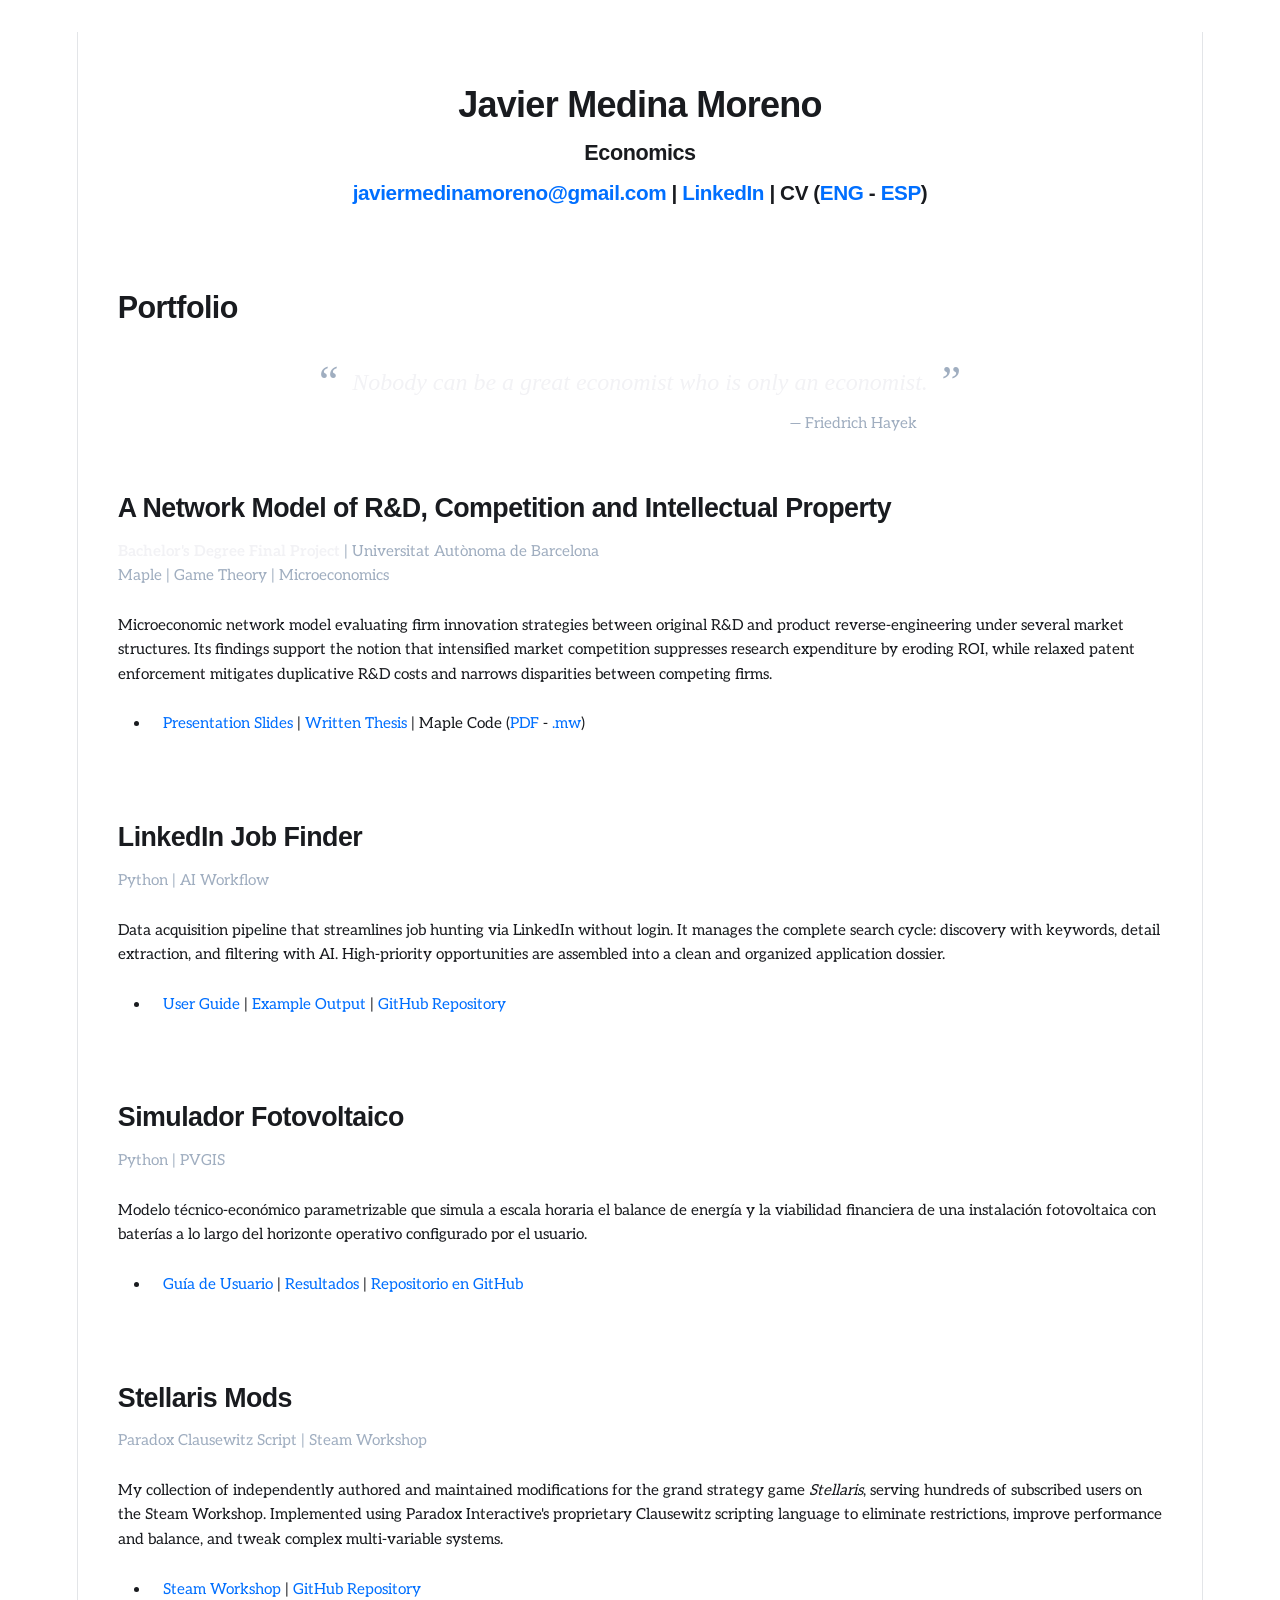
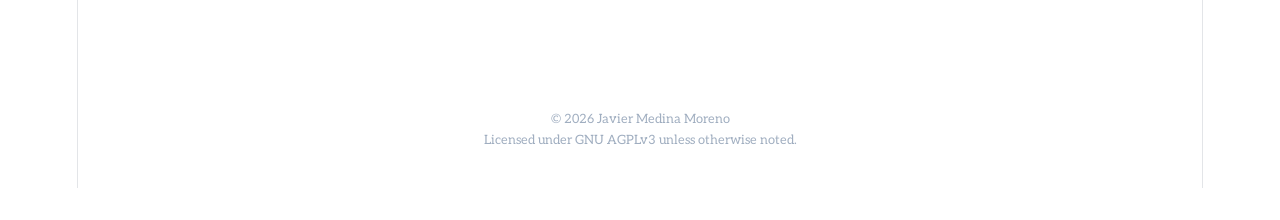
==== commit a4d4a908: "Updated from Publii" ====
--- a/index.html
+++ b/index.html
@@ -1,6 +1,6 @@
-<!DOCTYPE html><html lang="en-gb"><head><meta charset="utf-8"><meta http-equiv="X-UA-Compatible" content="IE=edge"><meta name="viewport" content="width=device-width,initial-scale=1"><title>Javier Medina Moreno - Portfolio</title><meta name="description" content="Quantitative Economics javiermedinamoreno@gmail.com | LinkedIn | CV (ENG - ESP) Portfolio “ Nobody can be a great economist who is only an economist. ” — Friedrich Hayek A Network Model of R&amp;amp;D, Competition and Intellectual Property Bachelor&#x27;s Degree Final Project | Universitat Autònoma de Barcelona Maple | Game Theory | Microeconomics Microeconomic network model evaluating firm innovation strategies between original R&amp;amp;D and product reverse-engineering under several market structures. Its findings support the notion that intensified market competition suppresses research expenditure by eroding ROI, while relaxed patent enforcement mitigates duplicative R&amp;amp;D costs and narrows disparities between competing firms. Python | AI Workflow Data acquisition pipeline that streamlines job hunting via LinkedIn without login. It manages the complete search cycle: discovery with keywords, detail extraction, and filtering with AI. High-priority opportunities are assembled into a clean and organized application dossier. Python | PVGIS Modelo técnico-económico parametrizable que simula a escala horaria el balance de energía y la viabilidad financiera de una instalación fotovoltaica con baterías a lo largo del horizonte operativo configurado por el usuario. Paradox Clausewitz Script | Steam Workshop My collection of independently authored and maintained modifications for the grand strategy game Stellaris, serving hundreds of subscribed users on the Steam Workshop. Implemented using Paradox Interactive&#x27;s proprietary Clausewitz scripting language to eliminate restrictions, improve performance and balance, and tweak complex multi-variable systems. Steam Workshop | GitHub Repository f © 2026 Javier Medina Moreno Licensed under GNU AGPLv3 unless otherwise noted."><meta name="generator" content="Publii Open-Source CMS for Static Site"><link rel="canonical" href="https://JavierMedinaMoreno.github.io/"><link rel="alternate" type="application/atom+xml" href="https://JavierMedinaMoreno.github.io/feed.xml" title="Portfolio - RSS"><link rel="alternate" type="application/json" href="https://JavierMedinaMoreno.github.io/feed.json" title="Portfolio - JSON"><meta property="og:title" content="Javier Medina Moreno"><meta property="og:site_name" content="Portfolio"><meta property="og:description" content="Quantitative Economics javiermedinamoreno@gmail.com | LinkedIn | CV (ENG - ESP) Portfolio “ Nobody can be a great economist who is only an economist. ” — Friedrich Hayek A Network Model of R&amp;amp;D, Competition and Intellectual Property Bachelor&#x27;s Degree Final Project | Universitat Autònoma de Barcelona Maple | Game Theory | Microeconomics Microeconomic network model evaluating firm innovation strategies between original R&amp;amp;D and product reverse-engineering under several market structures. Its findings support the notion that intensified market competition suppresses research expenditure by eroding ROI, while relaxed patent enforcement mitigates duplicative R&amp;amp;D costs and narrows disparities between competing firms. Python | AI Workflow Data acquisition pipeline that streamlines job hunting via LinkedIn without login. It manages the complete search cycle: discovery with keywords, detail extraction, and filtering with AI. High-priority opportunities are assembled into a clean and organized application dossier. Python | PVGIS Modelo técnico-económico parametrizable que simula a escala horaria el balance de energía y la viabilidad financiera de una instalación fotovoltaica con baterías a lo largo del horizonte operativo configurado por el usuario. Paradox Clausewitz Script | Steam Workshop My collection of independently authored and maintained modifications for the grand strategy game Stellaris, serving hundreds of subscribed users on the Steam Workshop. Implemented using Paradox Interactive&#x27;s proprietary Clausewitz scripting language to eliminate restrictions, improve performance and balance, and tweak complex multi-variable systems. Steam Workshop | GitHub Repository f © 2026 Javier Medina Moreno Licensed under GNU AGPLv3 unless otherwise noted."><meta property="og:url" content="https://JavierMedinaMoreno.github.io/"><meta property="og:type" content="article"><link rel="shortcut icon" href="https://JavierMedinaMoreno.github.io/media/website/JM2.png" type="image/png"><link rel="stylesheet" href="https://JavierMedinaMoreno.github.io/assets/css/style.css?v&#x3D;ed5f2e09f1412c86605875f03da77b4d"><script type="application/ld+json">{"@context":"http://schema.org","@type":"Article","mainEntityOfPage":{"@type":"WebPage","@id":"https://JavierMedinaMoreno.github.io/"},"headline":"Javier Medina Moreno","datePublished":"2026-09-25T17:32+02:00","dateModified":"2026-10-13T20:00+02:00","description":"Quantitative Economics javiermedinamoreno@gmail.com | LinkedIn | CV (ENG - ESP) Portfolio “ Nobody can be a great economist who is only an economist. ” — Friedrich Hayek A Network Model of R&amp;D, Competition and Intellectual Property Bachelor's Degree Final Project | Universitat Autònoma de Barcelona Maple | Game Theory | Microeconomics Microeconomic network model evaluating firm innovation strategies between original R&amp;D and product reverse-engineering under several market structures. Its findings support the notion that intensified market competition suppresses research expenditure by eroding ROI, while relaxed patent enforcement mitigates duplicative R&amp;D costs and narrows disparities between competing firms. Python | AI Workflow Data acquisition pipeline that streamlines job hunting via LinkedIn without login. It manages the complete search cycle: discovery with keywords, detail extraction, and filtering with AI. High-priority opportunities are assembled into a clean and organized application dossier. Python | PVGIS Modelo técnico-económico parametrizable que simula a escala horaria el balance de energía y la viabilidad financiera de una instalación fotovoltaica con baterías a lo largo del horizonte operativo configurado por el usuario. Paradox Clausewitz Script | Steam Workshop My collection of independently authored and maintained modifications for the grand strategy game Stellaris, serving hundreds of subscribed users on the Steam Workshop. Implemented using Paradox Interactive's proprietary Clausewitz scripting language to eliminate restrictions, improve performance and balance, and tweak complex multi-variable systems. Steam Workshop | GitHub Repository f © 2026 Javier Medina Moreno Licensed under GNU AGPLv3 unless otherwise noted.","author":{"@type":"Person","name":"Javier Medina Moreno","url":"https://JavierMedinaMoreno.github.io/authors/javier-medina-moreno/"},"publisher":{"@type":"Organization","name":"Javier Medina Moreno"}}</script><noscript><style>img[loading] {
+<!DOCTYPE html><html lang="en-gb"><head><meta charset="utf-8"><meta http-equiv="X-UA-Compatible" content="IE=edge"><meta name="viewport" content="width=device-width,initial-scale=1"><title>Javier Medina Moreno - Portfolio</title><meta name="description" content="Economics javiermedinamoreno@gmail.com | LinkedIn | CV (ENG - ESP) Portfolio “ Nobody can be a great economist who is only an economist. ” — Friedrich Hayek A Network Model of R&amp;amp;D, Competition and Intellectual Property Bachelor&#x27;s Degree Final Project | Universitat Autònoma de Barcelona Maple | Game Theory | Microeconomics Microeconomic network model evaluating firm innovation strategies between original R&amp;amp;D and product reverse-engineering under several market structures. Its findings support the notion that intensified market competition suppresses research expenditure by eroding ROI, while relaxed patent enforcement mitigates duplicative R&amp;amp;D costs and narrows disparities between competing firms. Python | AI Workflow Data acquisition pipeline that streamlines job hunting via LinkedIn without login. It manages the complete search cycle: discovery with keywords, detail extraction, and filtering with AI. High-priority opportunities are assembled into a clean and organized application dossier. Python | PVGIS Modelo técnico-económico parametrizable que simula a escala horaria el balance de energía y la viabilidad financiera de una instalación fotovoltaica con baterías a lo largo del horizonte operativo configurado por el usuario. Paradox Clausewitz Script | Steam Workshop My collection of independently authored and maintained modifications for the grand strategy game Stellaris, serving hundreds of subscribed users on the Steam Workshop. Implemented using Paradox Interactive&#x27;s proprietary Clausewitz scripting language to eliminate restrictions, improve performance and balance, and tweak complex multi-variable systems. Steam Workshop | GitHub Repository f © 2026 Javier Medina Moreno Licensed under GNU AGPLv3 unless otherwise noted."><meta name="generator" content="Publii Open-Source CMS for Static Site"><link rel="canonical" href="https://JavierMedinaMoreno.github.io/"><link rel="alternate" type="application/atom+xml" href="https://JavierMedinaMoreno.github.io/feed.xml" title="Portfolio - RSS"><link rel="alternate" type="application/json" href="https://JavierMedinaMoreno.github.io/feed.json" title="Portfolio - JSON"><meta property="og:title" content="Javier Medina Moreno"><meta property="og:site_name" content="Portfolio"><meta property="og:description" content="Economics javiermedinamoreno@gmail.com | LinkedIn | CV (ENG - ESP) Portfolio “ Nobody can be a great economist who is only an economist. ” — Friedrich Hayek A Network Model of R&amp;amp;D, Competition and Intellectual Property Bachelor&#x27;s Degree Final Project | Universitat Autònoma de Barcelona Maple | Game Theory | Microeconomics Microeconomic network model evaluating firm innovation strategies between original R&amp;amp;D and product reverse-engineering under several market structures. Its findings support the notion that intensified market competition suppresses research expenditure by eroding ROI, while relaxed patent enforcement mitigates duplicative R&amp;amp;D costs and narrows disparities between competing firms. Python | AI Workflow Data acquisition pipeline that streamlines job hunting via LinkedIn without login. It manages the complete search cycle: discovery with keywords, detail extraction, and filtering with AI. High-priority opportunities are assembled into a clean and organized application dossier. Python | PVGIS Modelo técnico-económico parametrizable que simula a escala horaria el balance de energía y la viabilidad financiera de una instalación fotovoltaica con baterías a lo largo del horizonte operativo configurado por el usuario. Paradox Clausewitz Script | Steam Workshop My collection of independently authored and maintained modifications for the grand strategy game Stellaris, serving hundreds of subscribed users on the Steam Workshop. Implemented using Paradox Interactive&#x27;s proprietary Clausewitz scripting language to eliminate restrictions, improve performance and balance, and tweak complex multi-variable systems. Steam Workshop | GitHub Repository f © 2026 Javier Medina Moreno Licensed under GNU AGPLv3 unless otherwise noted."><meta property="og:url" content="https://JavierMedinaMoreno.github.io/"><meta property="og:type" content="article"><link rel="shortcut icon" href="https://JavierMedinaMoreno.github.io/media/website/JM2.png" type="image/png"><link rel="stylesheet" href="https://JavierMedinaMoreno.github.io/assets/css/style.css?v&#x3D;ed5f2e09f1412c86605875f03da77b4d"><script type="application/ld+json">{"@context":"http://schema.org","@type":"Article","mainEntityOfPage":{"@type":"WebPage","@id":"https://JavierMedinaMoreno.github.io/"},"headline":"Javier Medina Moreno","datePublished":"2026-09-25T17:32+02:00","dateModified":"2026-10-14T16:59+02:00","description":"Economics javiermedinamoreno@gmail.com | LinkedIn | CV (ENG - ESP) Portfolio “ Nobody can be a great economist who is only an economist. ” — Friedrich Hayek A Network Model of R&amp;D, Competition and Intellectual Property Bachelor's Degree Final Project | Universitat Autònoma de Barcelona Maple | Game Theory | Microeconomics Microeconomic network model evaluating firm innovation strategies between original R&amp;D and product reverse-engineering under several market structures. Its findings support the notion that intensified market competition suppresses research expenditure by eroding ROI, while relaxed patent enforcement mitigates duplicative R&amp;D costs and narrows disparities between competing firms. Python | AI Workflow Data acquisition pipeline that streamlines job hunting via LinkedIn without login. It manages the complete search cycle: discovery with keywords, detail extraction, and filtering with AI. High-priority opportunities are assembled into a clean and organized application dossier. Python | PVGIS Modelo técnico-económico parametrizable que simula a escala horaria el balance de energía y la viabilidad financiera de una instalación fotovoltaica con baterías a lo largo del horizonte operativo configurado por el usuario. Paradox Clausewitz Script | Steam Workshop My collection of independently authored and maintained modifications for the grand strategy game Stellaris, serving hundreds of subscribed users on the Steam Workshop. Implemented using Paradox Interactive's proprietary Clausewitz scripting language to eliminate restrictions, improve performance and balance, and tweak complex multi-variable systems. Steam Workshop | GitHub Repository f © 2026 Javier Medina Moreno Licensed under GNU AGPLv3 unless otherwise noted.","author":{"@type":"Person","name":"Javier Medina Moreno","url":"https://JavierMedinaMoreno.github.io/authors/javier-medina-moreno/"},"publisher":{"@type":"Organization","name":"Javier Medina Moreno"}}</script><noscript><style>img[loading] {
                     opacity: 1;
-                }</style></noscript></head><body class="page-template"><div class="container container--nosidebar"><div class="left-bar"><div class="left-bar__inner"><header class="header"><a class="logo" href="https://JavierMedinaMoreno.github.io/">Portfolio </a><a class="logo logo--atbottom" href="https://JavierMedinaMoreno.github.io/">Portfolio</a></header></div></div><main class="main page"><article class="content"><div class="main__inner"><header class="content__header"><h1 class="content__title">Javier Medina Moreno</h1></header><div class="content__entry"><div class="align-center"><h2 style="font-size: 1.15rem; margin-top: -1rem; margin-bottom: 0.5rem;"><strong>Quantitative Economics</strong></h2><h5><a href="mailto:javiermedinamoreno@gmail.com" target="_blank" rel="noopener noreferrer">javiermedinamoreno@gmail.com</a> | <a href="https://www.linkedin.com/in/javier-medina-moreno" target="_blank" rel="noopener noreferrer">LinkedIn</a> | CV (<a href="https://github.com/JavierMedinaMoreno/Documents/raw/main/CV/CV%20-%20Javier%20Medina%20Moreno%20-%20ENG.pdf" target="_blank" rel="noopener noreferrer">ENG</a> - <a href="https://github.com/JavierMedinaMoreno/Documents/raw/main/CV/CV%20-%20Javier%20Medina%20Moreno%20-%20ESP.pdf" target="_blank" rel="noopener noreferrer">ESP</a>)</h5></div><div style="border-top: 1px solid rgba(255, 255, 255, 0.15); margin: 2.5rem -2.5rem; height: 0; line-height: 0; font-size: 0;"> </div><h2>Portfolio</h2><div style="margin: 2rem auto 3.5rem auto; width: fit-content; max-width: 100%;"><div style="display: flex; align-items: center; justify-content: center; gap: 0.85rem;"><span style="font-family: Georgia, serif; font-size: 2.75rem; line-height: 1; color: #a0aec0; user-select: none;">“</span> <span style="font-family: 'Palatino Linotype', 'Book Antiqua', Palatino, Georgia, serif; font-style: italic; font-size: 1.5rem; color: #f2f2f5; line-height: 1.5;">Nobody can be a great economist who is only an economist.</span> <span style="font-family: Georgia, serif; font-size: 2.75rem; line-height: 1; color: #a0aec0; user-select: none;">”</span></div><div style="text-align: right; margin-top: 0.45rem; padding-right: 2.75rem; font-size: 0.95rem; color: #a0aec0;">— Friedrich Hayek</div></div><h3>A Network Model of R&amp;D, Competition and Intellectual Property</h3><p style="margin-bottom: 0.5rem; color: #a0aec0;"><span style="color: #f2f2f5;"><strong>Bachelor's Degree Final Project</strong></span><span style="color: #a0aec0;"> | Universitat Autònoma de Barcelona<br>Maple | Game Theory | Microeconomics</span></p><p>Microeconomic network model evaluating firm innovation strategies between original R&amp;D and product reverse-engineering under several market structures. Its findings support the notion that intensified market competition suppresses research expenditure by eroding ROI, while relaxed patent enforcement mitigates duplicative R&amp;D costs and narrows disparities between competing firms.</p><ul><li><a href="https://github.com/JavierMedinaMoreno/Documents/raw/main/TFG/Final%20Project%20-%20Presentation%20-%20JMM.pdf" target="_blank" rel="noopener noreferrer">Presentation Slides</a> | <a href="https://github.com/JavierMedinaMoreno/Documents/raw/main/TFG/Final%20Project%20-%20JMM.pdf" target="_blank" rel="noopener noreferrer">Written Thesis</a> | Maple Code (<a href="https://github.com/JavierMedinaMoreno/Documents/raw/main/TFG/Appendix%20C%20-%20Advanced%20Model.pdf" target="_blank" rel="noopener noreferrer">PDF</a> - <a href="https://github.com/JavierMedinaMoreno/Documents/blob/main/TFG/N&amp;E%20Model.mw" target="_blank" rel="noopener noreferrer">.mw</a>)</li></ul><div style="border-top: 1px solid rgba(255, 255, 255, 0.15); margin: 2.5rem -2.5rem; height: 0; line-height: 0; font-size: 0;"> </div><h3 style="margin-top: 2rem;">LinkedIn Job Finder</h3><p style="margin-bottom: 0.5rem; color: #a0aec0;">Python | AI Workflow</p><p>Data acquisition pipeline that streamlines job hunting via LinkedIn without login. It manages the complete search cycle: discovery with keywords, detail extraction, and filtering with AI. High-priority opportunities are assembled into a clean and organized application dossier.</p><ul><li><a href="https://github.com/JavierMedinaMoreno/LinkedIn-Job-Finder/raw/main/User%20Guide%20-%20LinkedIn%20Job%20Finder.pdf" target="_blank" rel="noopener noreferrer">User Guide</a> | <a href="https://github.com/JavierMedinaMoreno/LinkedIn-Job-Finder/blob/main/Example_Output.txt" target="_blank" rel="noopener noreferrer">Example Output</a> | <a href="https://github.com/JavierMedinaMoreno/LinkedIn-Job-Finder" target="_blank" rel="noopener">GitHub Repository</a></li></ul><div style="border-top: 1px solid rgba(255, 255, 255, 0.15); margin: 2.5rem -2.5rem; height: 0; line-height: 0; font-size: 0;"> </div><h3>Simulador Fotovoltaico</h3><p style="margin-bottom: 0.5rem; color: #a0aec0;">Python | PVGIS</p><p>Modelo técnico-económico parametrizable que simula a escala horaria el balance de energía y la viabilidad financiera de una instalación fotovoltaica con baterías a lo largo del horizonte operativo configurado por el usuario.</p><ul><li><a href="https://github.com/JavierMedinaMoreno/Simulador-Fotovoltaico/raw/main/Gu%C3%ADa%20de%20Usuario%20-%20Simulador%20Fotovoltaico.pdf" target="_blank" rel="noopener noreferrer">Guía de Usuario</a> | <a href="https://github.com/JavierMedinaMoreno/Simulador-Fotovoltaico/tree/main/Resultados" target="_blank" rel="noopener noreferrer">Resultados </a>| <a href="https://github.com/JavierMedinaMoreno/Simulador-Fotovoltaico" target="_blank" rel="noopener">Repositorio en GitHub</a></li></ul><div style="border-top: 1px solid rgba(255, 255, 255, 0.15); margin: 2.5rem -2.5rem; height: 0; line-height: 0; font-size: 0;">f</div><h3>Stellaris Mods</h3><p style="margin-bottom: 0.5rem; color: #a0aec0;">Paradox Clausewitz Script | Steam Workshop</p><p>My collection of independently authored and maintained modifications for the grand strategy game <i data-path-to-node="4,0" data-index-in-node="97">Stellaris</i>, serving hundreds of subscribed users on the Steam Workshop. Implemented using Paradox Interactive's proprietary Clausewitz scripting language to eliminate restrictions, improve performance and balance, and tweak complex multi-variable systems.</p><ul><li><a href="https://steamcommunity.com/profiles/76561198065748205/myworkshopfiles?appid=281990" target="_blank" rel="noopener noreferrer">Steam Workshop</a> | <a href="https://github.com/JavierMedinaMoreno/Stellaris-Mods" target="_blank" rel="noopener">GitHub Repository</a></li></ul><div style="border-top: 1px solid rgba(255, 255, 255, 0.15); margin: 2.5rem -2.5rem; height: 0; line-height: 0; font-size: 0;">f</div><div style="margin-top: 4rem; text-align: center; font-size: 0.8rem; color: #a0aec0;">© 2026 Javier Medina Moreno</div><div style="text-align: center; font-size: 0.8rem; color: #a0aec0;">Licensed under GNU AGPLv3 unless otherwise noted.</div></div></div></article></main></div><script defer="defer" src="https://JavierMedinaMoreno.github.io/assets/js/scripts.min.js?v&#x3D;b2d91bcadbf5db401b76eb5bb3092eb7"></script><script>var images = document.querySelectorAll('img[loading]');
+                }</style></noscript></head><body class="page-template"><div class="container container--nosidebar"><div class="left-bar"><div class="left-bar__inner"><header class="header"><a class="logo" href="https://JavierMedinaMoreno.github.io/">Portfolio </a><a class="logo logo--atbottom" href="https://JavierMedinaMoreno.github.io/">Portfolio</a></header></div></div><main class="main page"><article class="content"><div class="main__inner"><header class="content__header"><h1 class="content__title">Javier Medina Moreno</h1></header><div class="content__entry"><div class="align-center"><h2 style="font-size: 1.35rem; margin-top: -1rem; margin-bottom: 0.5rem;"><strong>Economics</strong></h2><h5><a href="mailto:javiermedinamoreno@gmail.com" target="_blank" rel="noopener noreferrer">javiermedinamoreno@gmail.com</a> | <a href="https://www.linkedin.com/in/javier-medina-moreno" target="_blank" rel="noopener noreferrer">LinkedIn</a> | CV (<a href="https://github.com/JavierMedinaMoreno/Documents/raw/main/CV/CV%20-%20Javier%20Medina%20Moreno%20-%20ENG.pdf" target="_blank" rel="noopener noreferrer">ENG</a> - <a href="https://github.com/JavierMedinaMoreno/Documents/raw/main/CV/CV%20-%20Javier%20Medina%20Moreno%20-%20ESP.pdf" target="_blank" rel="noopener noreferrer">ESP</a>)</h5></div><div style="border-top: 1px solid rgba(255, 255, 255, 0.15); margin: 2.5rem -2.5rem; height: 0; line-height: 0; font-size: 0;"> </div><h2>Portfolio</h2><div style="margin: 2rem auto 3.5rem auto; width: fit-content; max-width: 100%;"><div style="display: flex; align-items: center; justify-content: center; gap: 0.85rem;"><span style="font-family: Georgia, serif; font-size: 2.75rem; line-height: 1; color: #a0aec0; user-select: none;">“</span> <span style="font-family: 'Palatino Linotype', 'Book Antiqua', Palatino, Georgia, serif; font-style: italic; font-size: 1.5rem; color: #f2f2f5; line-height: 1.5;">Nobody can be a great economist who is only an economist.</span> <span style="font-family: Georgia, serif; font-size: 2.75rem; line-height: 1; color: #a0aec0; user-select: none;">”</span></div><div style="text-align: right; margin-top: 0.45rem; padding-right: 2.75rem; font-size: 0.95rem; color: #a0aec0;">— Friedrich Hayek</div></div><h3>A Network Model of R&amp;D, Competition and Intellectual Property</h3><p style="margin-bottom: 0.5rem; color: #a0aec0;"><span style="color: #f2f2f5;"><strong>Bachelor's Degree Final Project</strong></span><span style="color: #a0aec0;"> | Universitat Autònoma de Barcelona<br>Maple | Game Theory | Microeconomics</span></p><p>Microeconomic network model evaluating firm innovation strategies between original R&amp;D and product reverse-engineering under several market structures. Its findings support the notion that intensified market competition suppresses research expenditure by eroding ROI, while relaxed patent enforcement mitigates duplicative R&amp;D costs and narrows disparities between competing firms.</p><ul><li><a href="https://github.com/JavierMedinaMoreno/Documents/raw/main/TFG/Final%20Project%20-%20Presentation%20-%20JMM.pdf" target="_blank" rel="noopener noreferrer">Presentation Slides</a> | <a href="https://github.com/JavierMedinaMoreno/Documents/raw/main/TFG/Final%20Project%20-%20JMM.pdf" target="_blank" rel="noopener noreferrer">Written Thesis</a> | Maple Code (<a href="https://github.com/JavierMedinaMoreno/Documents/raw/main/TFG/Appendix%20C%20-%20Advanced%20Model.pdf" target="_blank" rel="noopener noreferrer">PDF</a> - <a href="https://github.com/JavierMedinaMoreno/Documents/blob/main/TFG/N&amp;E%20Model.mw" target="_blank" rel="noopener noreferrer">.mw</a>)</li></ul><div style="border-top: 1px solid rgba(255, 255, 255, 0.15); margin: 2.5rem -2.5rem; height: 0; line-height: 0; font-size: 0;"> </div><h3 style="margin-top: 2rem;">LinkedIn Job Finder</h3><p style="margin-bottom: 0.5rem; color: #a0aec0;">Python | AI Workflow</p><p>Data acquisition pipeline that streamlines job hunting via LinkedIn without login. It manages the complete search cycle: discovery with keywords, detail extraction, and filtering with AI. High-priority opportunities are assembled into a clean and organized application dossier.</p><ul><li><a href="https://github.com/JavierMedinaMoreno/LinkedIn-Job-Finder/raw/main/User%20Guide%20-%20LinkedIn%20Job%20Finder.pdf" target="_blank" rel="noopener noreferrer">User Guide</a> | <a href="https://github.com/JavierMedinaMoreno/LinkedIn-Job-Finder/blob/main/Example_Output.txt" target="_blank" rel="noopener noreferrer">Example Output</a> | <a href="https://github.com/JavierMedinaMoreno/LinkedIn-Job-Finder" target="_blank" rel="noopener">GitHub Repository</a></li></ul><div style="border-top: 1px solid rgba(255, 255, 255, 0.15); margin: 2.5rem -2.5rem; height: 0; line-height: 0; font-size: 0;"> </div><h3>Simulador Fotovoltaico</h3><p style="margin-bottom: 0.5rem; color: #a0aec0;">Python | PVGIS</p><p>Modelo técnico-económico parametrizable que simula a escala horaria el balance de energía y la viabilidad financiera de una instalación fotovoltaica con baterías a lo largo del horizonte operativo configurado por el usuario.</p><ul><li><a href="https://github.com/JavierMedinaMoreno/Simulador-Fotovoltaico/raw/main/Gu%C3%ADa%20de%20Usuario%20-%20Simulador%20Fotovoltaico.pdf" target="_blank" rel="noopener noreferrer">Guía de Usuario</a> | <a href="https://github.com/JavierMedinaMoreno/Simulador-Fotovoltaico/tree/main/Resultados" target="_blank" rel="noopener noreferrer">Resultados </a>| <a href="https://github.com/JavierMedinaMoreno/Simulador-Fotovoltaico" target="_blank" rel="noopener">Repositorio en GitHub</a></li></ul><div style="border-top: 1px solid rgba(255, 255, 255, 0.15); margin: 2.5rem -2.5rem; height: 0; line-height: 0; font-size: 0;">f</div><h3>Stellaris Mods</h3><p style="margin-bottom: 0.5rem; color: #a0aec0;">Paradox Clausewitz Script | Steam Workshop</p><p>My collection of independently authored and maintained modifications for the grand strategy game <i data-path-to-node="4,0" data-index-in-node="97">Stellaris</i>, serving hundreds of subscribed users on the Steam Workshop. Implemented using Paradox Interactive's proprietary Clausewitz scripting language to eliminate restrictions, improve performance and balance, and tweak complex multi-variable systems.</p><ul><li><a href="https://steamcommunity.com/profiles/76561198065748205/myworkshopfiles?appid=281990" target="_blank" rel="noopener noreferrer">Steam Workshop</a> | <a href="https://github.com/JavierMedinaMoreno/Stellaris-Mods" target="_blank" rel="noopener">GitHub Repository</a></li></ul><div style="border-top: 1px solid rgba(255, 255, 255, 0.15); margin: 2.5rem -2.5rem; height: 0; line-height: 0; font-size: 0;">f</div><div style="margin-top: 4rem; text-align: center; font-size: 0.8rem; color: #a0aec0;">© 2026 Javier Medina Moreno</div><div style="text-align: center; font-size: 0.8rem; color: #a0aec0;">Licensed under GNU AGPLv3 unless otherwise noted.</div></div></div></article></main></div><script defer="defer" src="https://JavierMedinaMoreno.github.io/assets/js/scripts.min.js?v&#x3D;b2d91bcadbf5db401b76eb5bb3092eb7"></script><script>var images = document.querySelectorAll('img[loading]');
         for (var i = 0; i < images.length; i++) {
             if (images[i].complete) {
                 images[i].classList.add('is-loaded');
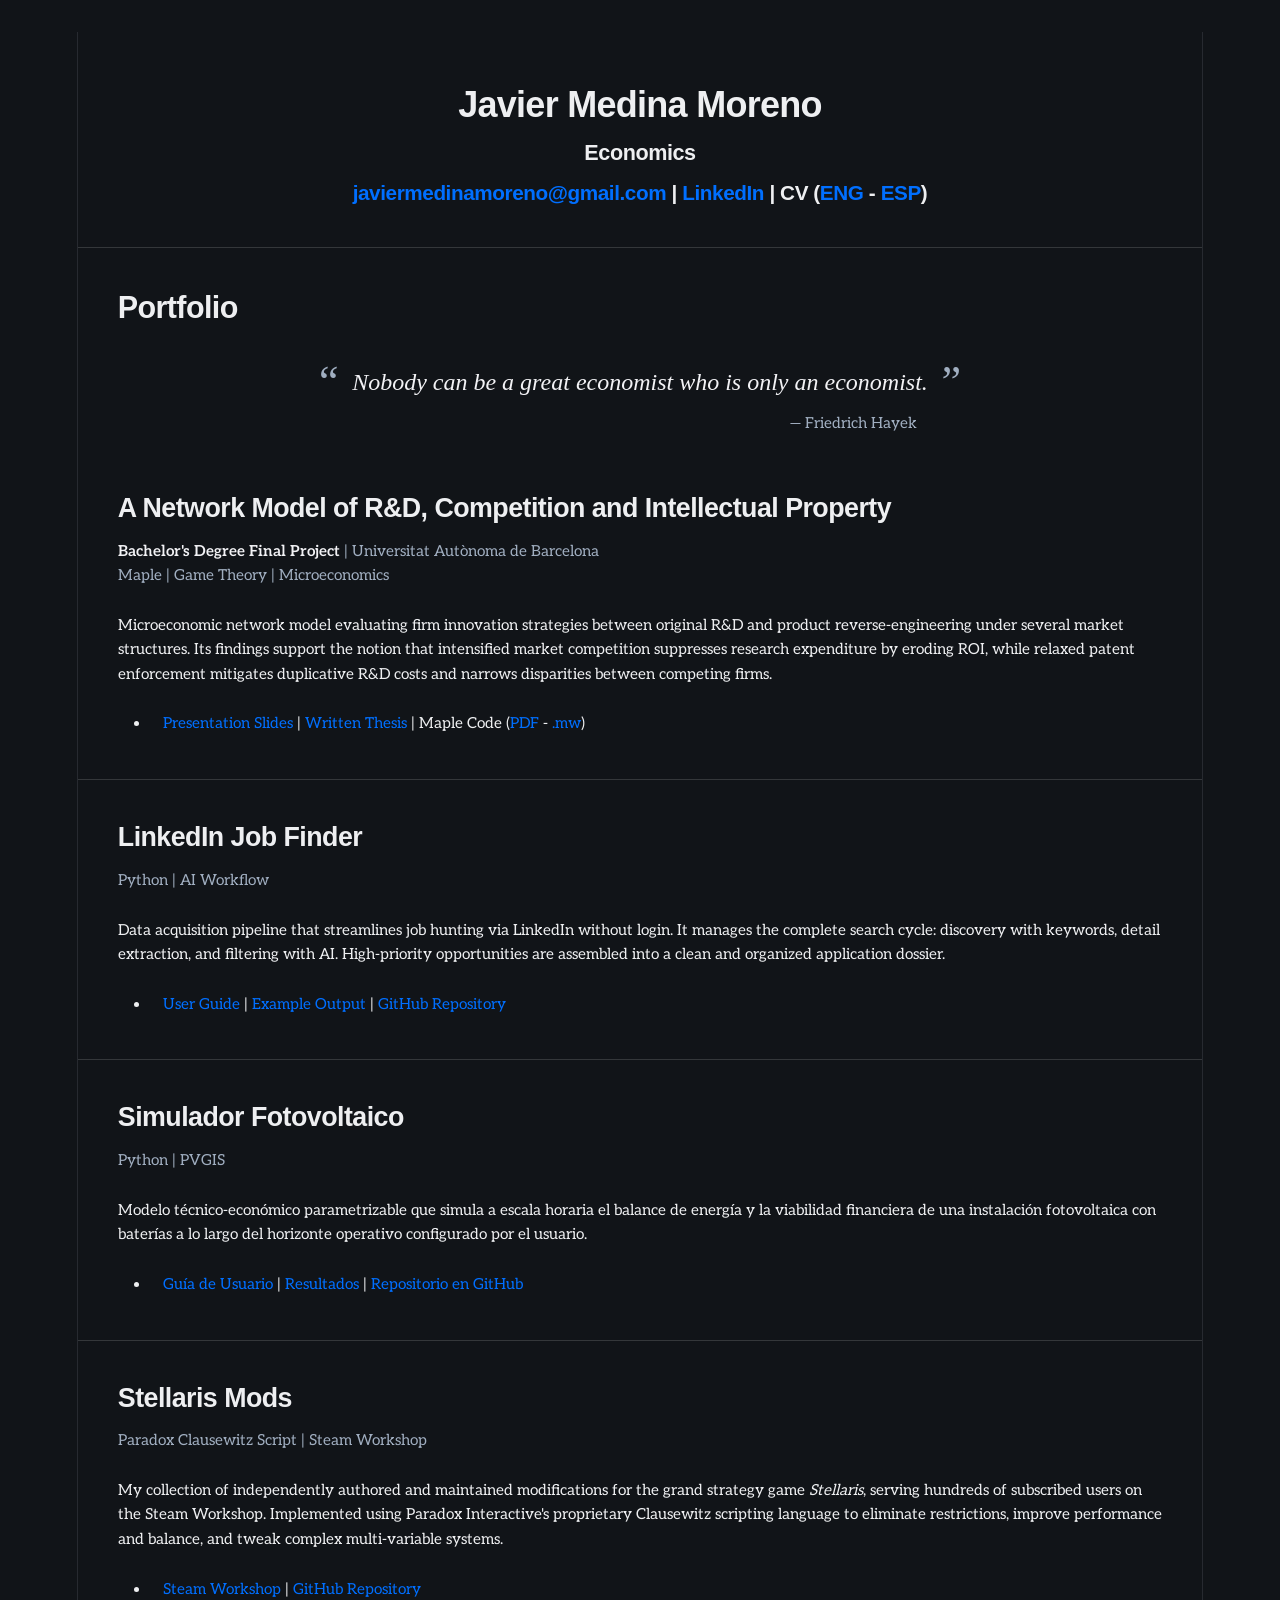
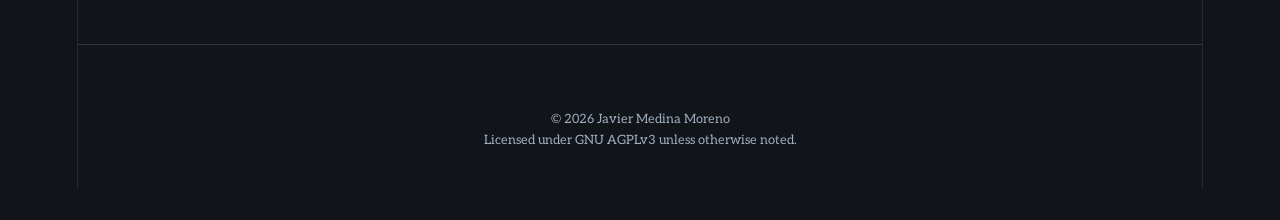
==== commit 5a29b9af: "Updated from Publii" ====
--- a/index.html
+++ b/index.html
@@ -1,4 +1,4 @@
-<!DOCTYPE html><html lang="en-gb"><head><meta charset="utf-8"><meta http-equiv="X-UA-Compatible" content="IE=edge"><meta name="viewport" content="width=device-width,initial-scale=1"><title>Javier Medina Moreno - Portfolio</title><meta name="description" content="Economics javiermedinamoreno@gmail.com | LinkedIn | CV (ENG - ESP) Portfolio “ Nobody can be a great economist who is only an economist. ” — Friedrich Hayek A Network Model of R&amp;amp;D, Competition and Intellectual Property Bachelor&#x27;s Degree Final Project | Universitat Autònoma de Barcelona Maple | Game Theory | Microeconomics Microeconomic network model evaluating firm innovation strategies between original R&amp;amp;D and product reverse-engineering under several market structures. Its findings support the notion that intensified market competition suppresses research expenditure by eroding ROI, while relaxed patent enforcement mitigates duplicative R&amp;amp;D costs and narrows disparities between competing firms. Python | AI Workflow Data acquisition pipeline that streamlines job hunting via LinkedIn without login. It manages the complete search cycle: discovery with keywords, detail extraction, and filtering with AI. High-priority opportunities are assembled into a clean and organized application dossier. Python | PVGIS Modelo técnico-económico parametrizable que simula a escala horaria el balance de energía y la viabilidad financiera de una instalación fotovoltaica con baterías a lo largo del horizonte operativo configurado por el usuario. Paradox Clausewitz Script | Steam Workshop My collection of independently authored and maintained modifications for the grand strategy game Stellaris, serving hundreds of subscribed users on the Steam Workshop. Implemented using Paradox Interactive&#x27;s proprietary Clausewitz scripting language to eliminate restrictions, improve performance and balance, and tweak complex multi-variable systems. Steam Workshop | GitHub Repository f © 2026 Javier Medina Moreno Licensed under GNU AGPLv3 unless otherwise noted."><meta name="generator" content="Publii Open-Source CMS for Static Site"><link rel="canonical" href="https://JavierMedinaMoreno.github.io/"><link rel="alternate" type="application/atom+xml" href="https://JavierMedinaMoreno.github.io/feed.xml" title="Portfolio - RSS"><link rel="alternate" type="application/json" href="https://JavierMedinaMoreno.github.io/feed.json" title="Portfolio - JSON"><meta property="og:title" content="Javier Medina Moreno"><meta property="og:site_name" content="Portfolio"><meta property="og:description" content="Economics javiermedinamoreno@gmail.com | LinkedIn | CV (ENG - ESP) Portfolio “ Nobody can be a great economist who is only an economist. ” — Friedrich Hayek A Network Model of R&amp;amp;D, Competition and Intellectual Property Bachelor&#x27;s Degree Final Project | Universitat Autònoma de Barcelona Maple | Game Theory | Microeconomics Microeconomic network model evaluating firm innovation strategies between original R&amp;amp;D and product reverse-engineering under several market structures. Its findings support the notion that intensified market competition suppresses research expenditure by eroding ROI, while relaxed patent enforcement mitigates duplicative R&amp;amp;D costs and narrows disparities between competing firms. Python | AI Workflow Data acquisition pipeline that streamlines job hunting via LinkedIn without login. It manages the complete search cycle: discovery with keywords, detail extraction, and filtering with AI. High-priority opportunities are assembled into a clean and organized application dossier. Python | PVGIS Modelo técnico-económico parametrizable que simula a escala horaria el balance de energía y la viabilidad financiera de una instalación fotovoltaica con baterías a lo largo del horizonte operativo configurado por el usuario. Paradox Clausewitz Script | Steam Workshop My collection of independently authored and maintained modifications for the grand strategy game Stellaris, serving hundreds of subscribed users on the Steam Workshop. Implemented using Paradox Interactive&#x27;s proprietary Clausewitz scripting language to eliminate restrictions, improve performance and balance, and tweak complex multi-variable systems. Steam Workshop | GitHub Repository f © 2026 Javier Medina Moreno Licensed under GNU AGPLv3 unless otherwise noted."><meta property="og:url" content="https://JavierMedinaMoreno.github.io/"><meta property="og:type" content="article"><link rel="shortcut icon" href="https://JavierMedinaMoreno.github.io/media/website/JM2.png" type="image/png"><link rel="stylesheet" href="https://JavierMedinaMoreno.github.io/assets/css/style.css?v&#x3D;ed5f2e09f1412c86605875f03da77b4d"><script type="application/ld+json">{"@context":"http://schema.org","@type":"Article","mainEntityOfPage":{"@type":"WebPage","@id":"https://JavierMedinaMoreno.github.io/"},"headline":"Javier Medina Moreno","datePublished":"2026-09-25T17:32+02:00","dateModified":"2026-10-14T16:59+02:00","description":"Economics javiermedinamoreno@gmail.com | LinkedIn | CV (ENG - ESP) Portfolio “ Nobody can be a great economist who is only an economist. ” — Friedrich Hayek A Network Model of R&amp;D, Competition and Intellectual Property Bachelor's Degree Final Project | Universitat Autònoma de Barcelona Maple | Game Theory | Microeconomics Microeconomic network model evaluating firm innovation strategies between original R&amp;D and product reverse-engineering under several market structures. Its findings support the notion that intensified market competition suppresses research expenditure by eroding ROI, while relaxed patent enforcement mitigates duplicative R&amp;D costs and narrows disparities between competing firms. Python | AI Workflow Data acquisition pipeline that streamlines job hunting via LinkedIn without login. It manages the complete search cycle: discovery with keywords, detail extraction, and filtering with AI. High-priority opportunities are assembled into a clean and organized application dossier. Python | PVGIS Modelo técnico-económico parametrizable que simula a escala horaria el balance de energía y la viabilidad financiera de una instalación fotovoltaica con baterías a lo largo del horizonte operativo configurado por el usuario. Paradox Clausewitz Script | Steam Workshop My collection of independently authored and maintained modifications for the grand strategy game Stellaris, serving hundreds of subscribed users on the Steam Workshop. Implemented using Paradox Interactive's proprietary Clausewitz scripting language to eliminate restrictions, improve performance and balance, and tweak complex multi-variable systems. Steam Workshop | GitHub Repository f © 2026 Javier Medina Moreno Licensed under GNU AGPLv3 unless otherwise noted.","author":{"@type":"Person","name":"Javier Medina Moreno","url":"https://JavierMedinaMoreno.github.io/authors/javier-medina-moreno/"},"publisher":{"@type":"Organization","name":"Javier Medina Moreno"}}</script><noscript><style>img[loading] {
+<!DOCTYPE html><html lang="en-gb"><head><meta charset="utf-8"><meta http-equiv="X-UA-Compatible" content="IE=edge"><meta name="viewport" content="width=device-width,initial-scale=1"><title>Javier Medina Moreno - Portfolio</title><meta name="description" content="Economics javiermedinamoreno@gmail.com | LinkedIn | CV (ENG - ESP) Portfolio “ Nobody can be a great economist who is only an economist. ” — Friedrich Hayek A Network Model of R&amp;amp;D, Competition and Intellectual Property Bachelor&#x27;s Degree Final Project | Universitat Autònoma de Barcelona Maple | Game Theory | Microeconomics Microeconomic network model evaluating firm innovation strategies between original R&amp;amp;D and product reverse-engineering under several market structures. Its findings support the notion that intensified market competition suppresses research expenditure by eroding ROI, while relaxed patent enforcement mitigates duplicative R&amp;amp;D costs and narrows disparities between competing firms. Python | AI Workflow Data acquisition pipeline that streamlines job hunting via LinkedIn without login. It manages the complete search cycle: discovery with keywords, detail extraction, and filtering with AI. High-priority opportunities are assembled into a clean and organized application dossier. Python | PVGIS Modelo técnico-económico parametrizable que simula a escala horaria el balance de energía y la viabilidad financiera de una instalación fotovoltaica con baterías a lo largo del horizonte operativo configurado por el usuario. Paradox Clausewitz Script | Steam Workshop My collection of independently authored and maintained modifications for the grand strategy game Stellaris, serving hundreds of subscribed users on the Steam Workshop. Implemented using Paradox Interactive&#x27;s proprietary Clausewitz scripting language to eliminate restrictions, improve performance and balance, and tweak complex multi-variable systems. Steam Workshop | GitHub Repository f © 2026 Javier Medina Moreno Licensed under GNU AGPLv3 unless otherwise noted."><meta name="generator" content="Publii Open-Source CMS for Static Site"><link rel="canonical" href="https://JavierMedinaMoreno.github.io/"><link rel="alternate" type="application/atom+xml" href="https://JavierMedinaMoreno.github.io/feed.xml" title="Portfolio - RSS"><link rel="alternate" type="application/json" href="https://JavierMedinaMoreno.github.io/feed.json" title="Portfolio - JSON"><meta property="og:title" content="Javier Medina Moreno"><meta property="og:site_name" content="Portfolio"><meta property="og:description" content="Economics javiermedinamoreno@gmail.com | LinkedIn | CV (ENG - ESP) Portfolio “ Nobody can be a great economist who is only an economist. ” — Friedrich Hayek A Network Model of R&amp;amp;D, Competition and Intellectual Property Bachelor&#x27;s Degree Final Project | Universitat Autònoma de Barcelona Maple | Game Theory | Microeconomics Microeconomic network model evaluating firm innovation strategies between original R&amp;amp;D and product reverse-engineering under several market structures. Its findings support the notion that intensified market competition suppresses research expenditure by eroding ROI, while relaxed patent enforcement mitigates duplicative R&amp;amp;D costs and narrows disparities between competing firms. Python | AI Workflow Data acquisition pipeline that streamlines job hunting via LinkedIn without login. It manages the complete search cycle: discovery with keywords, detail extraction, and filtering with AI. High-priority opportunities are assembled into a clean and organized application dossier. Python | PVGIS Modelo técnico-económico parametrizable que simula a escala horaria el balance de energía y la viabilidad financiera de una instalación fotovoltaica con baterías a lo largo del horizonte operativo configurado por el usuario. Paradox Clausewitz Script | Steam Workshop My collection of independently authored and maintained modifications for the grand strategy game Stellaris, serving hundreds of subscribed users on the Steam Workshop. Implemented using Paradox Interactive&#x27;s proprietary Clausewitz scripting language to eliminate restrictions, improve performance and balance, and tweak complex multi-variable systems. Steam Workshop | GitHub Repository f © 2026 Javier Medina Moreno Licensed under GNU AGPLv3 unless otherwise noted."><meta property="og:url" content="https://JavierMedinaMoreno.github.io/"><meta property="og:type" content="article"><link rel="shortcut icon" href="https://JavierMedinaMoreno.github.io/media/website/JM2.png" type="image/png"><link rel="stylesheet" href="https://JavierMedinaMoreno.github.io/assets/css/style.css?v&#x3D;2af78034ff4fa06ee8c698140c60e231"><script type="application/ld+json">{"@context":"http://schema.org","@type":"Article","mainEntityOfPage":{"@type":"WebPage","@id":"https://JavierMedinaMoreno.github.io/"},"headline":"Javier Medina Moreno","datePublished":"2026-09-25T17:32+02:00","dateModified":"2026-10-14T16:59+02:00","description":"Economics javiermedinamoreno@gmail.com | LinkedIn | CV (ENG - ESP) Portfolio “ Nobody can be a great economist who is only an economist. ” — Friedrich Hayek A Network Model of R&amp;D, Competition and Intellectual Property Bachelor's Degree Final Project | Universitat Autònoma de Barcelona Maple | Game Theory | Microeconomics Microeconomic network model evaluating firm innovation strategies between original R&amp;D and product reverse-engineering under several market structures. Its findings support the notion that intensified market competition suppresses research expenditure by eroding ROI, while relaxed patent enforcement mitigates duplicative R&amp;D costs and narrows disparities between competing firms. Python | AI Workflow Data acquisition pipeline that streamlines job hunting via LinkedIn without login. It manages the complete search cycle: discovery with keywords, detail extraction, and filtering with AI. High-priority opportunities are assembled into a clean and organized application dossier. Python | PVGIS Modelo técnico-económico parametrizable que simula a escala horaria el balance de energía y la viabilidad financiera de una instalación fotovoltaica con baterías a lo largo del horizonte operativo configurado por el usuario. Paradox Clausewitz Script | Steam Workshop My collection of independently authored and maintained modifications for the grand strategy game Stellaris, serving hundreds of subscribed users on the Steam Workshop. Implemented using Paradox Interactive's proprietary Clausewitz scripting language to eliminate restrictions, improve performance and balance, and tweak complex multi-variable systems. Steam Workshop | GitHub Repository f © 2026 Javier Medina Moreno Licensed under GNU AGPLv3 unless otherwise noted.","author":{"@type":"Person","name":"Javier Medina Moreno","url":"https://JavierMedinaMoreno.github.io/authors/javier-medina-moreno/"},"publisher":{"@type":"Organization","name":"Javier Medina Moreno"}}</script><noscript><style>img[loading] {
                     opacity: 1;
                 }</style></noscript></head><body class="page-template"><div class="container container--nosidebar"><div class="left-bar"><div class="left-bar__inner"><header class="header"><a class="logo" href="https://JavierMedinaMoreno.github.io/">Portfolio </a><a class="logo logo--atbottom" href="https://JavierMedinaMoreno.github.io/">Portfolio</a></header></div></div><main class="main page"><article class="content"><div class="main__inner"><header class="content__header"><h1 class="content__title">Javier Medina Moreno</h1></header><div class="content__entry"><div class="align-center"><h2 style="font-size: 1.35rem; margin-top: -1rem; margin-bottom: 0.5rem;"><strong>Economics</strong></h2><h5><a href="mailto:javiermedinamoreno@gmail.com" target="_blank" rel="noopener noreferrer">javiermedinamoreno@gmail.com</a> | <a href="https://www.linkedin.com/in/javier-medina-moreno" target="_blank" rel="noopener noreferrer">LinkedIn</a> | CV (<a href="https://github.com/JavierMedinaMoreno/Documents/raw/main/CV/CV%20-%20Javier%20Medina%20Moreno%20-%20ENG.pdf" target="_blank" rel="noopener noreferrer">ENG</a> - <a href="https://github.com/JavierMedinaMoreno/Documents/raw/main/CV/CV%20-%20Javier%20Medina%20Moreno%20-%20ESP.pdf" target="_blank" rel="noopener noreferrer">ESP</a>)</h5></div><div style="border-top: 1px solid rgba(255, 255, 255, 0.15); margin: 2.5rem -2.5rem; height: 0; line-height: 0; font-size: 0;"> </div><h2>Portfolio</h2><div style="margin: 2rem auto 3.5rem auto; width: fit-content; max-width: 100%;"><div style="display: flex; align-items: center; justify-content: center; gap: 0.85rem;"><span style="font-family: Georgia, serif; font-size: 2.75rem; line-height: 1; color: #a0aec0; user-select: none;">“</span> <span style="font-family: 'Palatino Linotype', 'Book Antiqua', Palatino, Georgia, serif; font-style: italic; font-size: 1.5rem; color: #f2f2f5; line-height: 1.5;">Nobody can be a great economist who is only an economist.</span> <span style="font-family: Georgia, serif; font-size: 2.75rem; line-height: 1; color: #a0aec0; user-select: none;">”</span></div><div style="text-align: right; margin-top: 0.45rem; padding-right: 2.75rem; font-size: 0.95rem; color: #a0aec0;">— Friedrich Hayek</div></div><h3>A Network Model of R&amp;D, Competition and Intellectual Property</h3><p style="margin-bottom: 0.5rem; color: #a0aec0;"><span style="color: #f2f2f5;"><strong>Bachelor's Degree Final Project</strong></span><span style="color: #a0aec0;"> | Universitat Autònoma de Barcelona<br>Maple | Game Theory | Microeconomics</span></p><p>Microeconomic network model evaluating firm innovation strategies between original R&amp;D and product reverse-engineering under several market structures. Its findings support the notion that intensified market competition suppresses research expenditure by eroding ROI, while relaxed patent enforcement mitigates duplicative R&amp;D costs and narrows disparities between competing firms.</p><ul><li><a href="https://github.com/JavierMedinaMoreno/Documents/raw/main/TFG/Final%20Project%20-%20Presentation%20-%20JMM.pdf" target="_blank" rel="noopener noreferrer">Presentation Slides</a> | <a href="https://github.com/JavierMedinaMoreno/Documents/raw/main/TFG/Final%20Project%20-%20JMM.pdf" target="_blank" rel="noopener noreferrer">Written Thesis</a> | Maple Code (<a href="https://github.com/JavierMedinaMoreno/Documents/raw/main/TFG/Appendix%20C%20-%20Advanced%20Model.pdf" target="_blank" rel="noopener noreferrer">PDF</a> - <a href="https://github.com/JavierMedinaMoreno/Documents/blob/main/TFG/N&amp;E%20Model.mw" target="_blank" rel="noopener noreferrer">.mw</a>)</li></ul><div style="border-top: 1px solid rgba(255, 255, 255, 0.15); margin: 2.5rem -2.5rem; height: 0; line-height: 0; font-size: 0;"> </div><h3 style="margin-top: 2rem;">LinkedIn Job Finder</h3><p style="margin-bottom: 0.5rem; color: #a0aec0;">Python | AI Workflow</p><p>Data acquisition pipeline that streamlines job hunting via LinkedIn without login. It manages the complete search cycle: discovery with keywords, detail extraction, and filtering with AI. High-priority opportunities are assembled into a clean and organized application dossier.</p><ul><li><a href="https://github.com/JavierMedinaMoreno/LinkedIn-Job-Finder/raw/main/User%20Guide%20-%20LinkedIn%20Job%20Finder.pdf" target="_blank" rel="noopener noreferrer">User Guide</a> | <a href="https://github.com/JavierMedinaMoreno/LinkedIn-Job-Finder/blob/main/Example_Output.txt" target="_blank" rel="noopener noreferrer">Example Output</a> | <a href="https://github.com/JavierMedinaMoreno/LinkedIn-Job-Finder" target="_blank" rel="noopener">GitHub Repository</a></li></ul><div style="border-top: 1px solid rgba(255, 255, 255, 0.15); margin: 2.5rem -2.5rem; height: 0; line-height: 0; font-size: 0;"> </div><h3>Simulador Fotovoltaico</h3><p style="margin-bottom: 0.5rem; color: #a0aec0;">Python | PVGIS</p><p>Modelo técnico-económico parametrizable que simula a escala horaria el balance de energía y la viabilidad financiera de una instalación fotovoltaica con baterías a lo largo del horizonte operativo configurado por el usuario.</p><ul><li><a href="https://github.com/JavierMedinaMoreno/Simulador-Fotovoltaico/raw/main/Gu%C3%ADa%20de%20Usuario%20-%20Simulador%20Fotovoltaico.pdf" target="_blank" rel="noopener noreferrer">Guía de Usuario</a> | <a href="https://github.com/JavierMedinaMoreno/Simulador-Fotovoltaico/tree/main/Resultados" target="_blank" rel="noopener noreferrer">Resultados </a>| <a href="https://github.com/JavierMedinaMoreno/Simulador-Fotovoltaico" target="_blank" rel="noopener">Repositorio en GitHub</a></li></ul><div style="border-top: 1px solid rgba(255, 255, 255, 0.15); margin: 2.5rem -2.5rem; height: 0; line-height: 0; font-size: 0;">f</div><h3>Stellaris Mods</h3><p style="margin-bottom: 0.5rem; color: #a0aec0;">Paradox Clausewitz Script | Steam Workshop</p><p>My collection of independently authored and maintained modifications for the grand strategy game <i data-path-to-node="4,0" data-index-in-node="97">Stellaris</i>, serving hundreds of subscribed users on the Steam Workshop. Implemented using Paradox Interactive's proprietary Clausewitz scripting language to eliminate restrictions, improve performance and balance, and tweak complex multi-variable systems.</p><ul><li><a href="https://steamcommunity.com/profiles/76561198065748205/myworkshopfiles?appid=281990" target="_blank" rel="noopener noreferrer">Steam Workshop</a> | <a href="https://github.com/JavierMedinaMoreno/Stellaris-Mods" target="_blank" rel="noopener">GitHub Repository</a></li></ul><div style="border-top: 1px solid rgba(255, 255, 255, 0.15); margin: 2.5rem -2.5rem; height: 0; line-height: 0; font-size: 0;">f</div><div style="margin-top: 4rem; text-align: center; font-size: 0.8rem; color: #a0aec0;">© 2026 Javier Medina Moreno</div><div style="text-align: center; font-size: 0.8rem; color: #a0aec0;">Licensed under GNU AGPLv3 unless otherwise noted.</div></div></div></article></main></div><script defer="defer" src="https://JavierMedinaMoreno.github.io/assets/js/scripts.min.js?v&#x3D;b2d91bcadbf5db401b76eb5bb3092eb7"></script><script>var images = document.querySelectorAll('img[loading]');
         for (var i = 0; i < images.length; i++) {
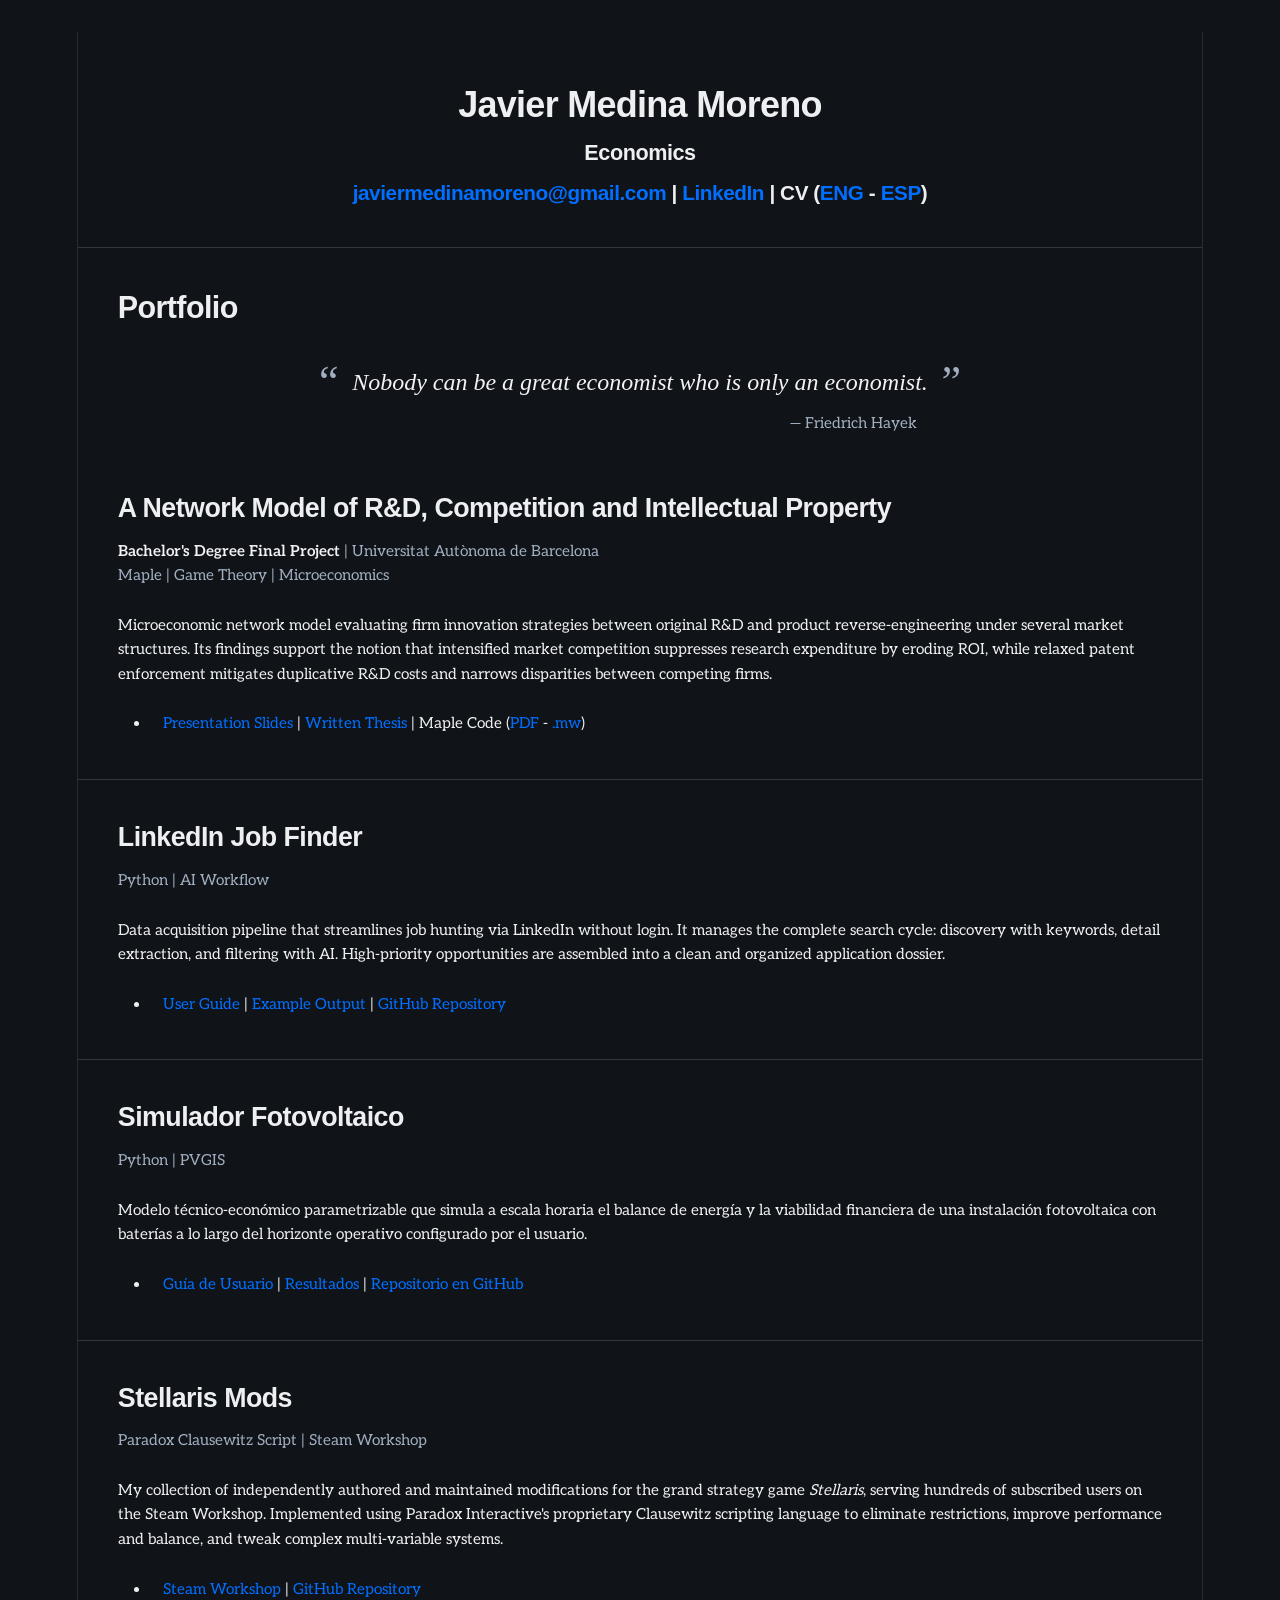
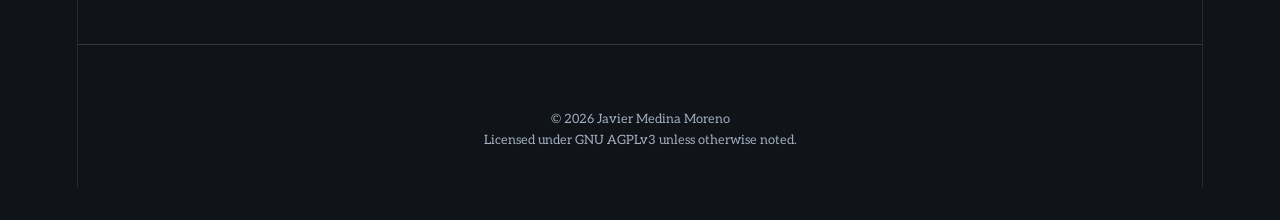
==== commit d2736a83: "Updated from Publii" ====
--- a/index.html
+++ b/index.html
@@ -1,4 +1,4 @@
-<!DOCTYPE html><html lang="en-gb"><head><meta charset="utf-8"><meta http-equiv="X-UA-Compatible" content="IE=edge"><meta name="viewport" content="width=device-width,initial-scale=1"><title>Javier Medina Moreno - Portfolio</title><meta name="description" content="Economics javiermedinamoreno@gmail.com | LinkedIn | CV (ENG - ESP) Portfolio “ Nobody can be a great economist who is only an economist. ” — Friedrich Hayek A Network Model of R&amp;amp;D, Competition and Intellectual Property Bachelor&#x27;s Degree Final Project | Universitat Autònoma de Barcelona Maple | Game Theory | Microeconomics Microeconomic network model evaluating firm innovation strategies between original R&amp;amp;D and product reverse-engineering under several market structures. Its findings support the notion that intensified market competition suppresses research expenditure by eroding ROI, while relaxed patent enforcement mitigates duplicative R&amp;amp;D costs and narrows disparities between competing firms. Python | AI Workflow Data acquisition pipeline that streamlines job hunting via LinkedIn without login. It manages the complete search cycle: discovery with keywords, detail extraction, and filtering with AI. High-priority opportunities are assembled into a clean and organized application dossier. Python | PVGIS Modelo técnico-económico parametrizable que simula a escala horaria el balance de energía y la viabilidad financiera de una instalación fotovoltaica con baterías a lo largo del horizonte operativo configurado por el usuario. Paradox Clausewitz Script | Steam Workshop My collection of independently authored and maintained modifications for the grand strategy game Stellaris, serving hundreds of subscribed users on the Steam Workshop. Implemented using Paradox Interactive&#x27;s proprietary Clausewitz scripting language to eliminate restrictions, improve performance and balance, and tweak complex multi-variable systems. Steam Workshop | GitHub Repository f © 2026 Javier Medina Moreno Licensed under GNU AGPLv3 unless otherwise noted."><meta name="generator" content="Publii Open-Source CMS for Static Site"><link rel="canonical" href="https://JavierMedinaMoreno.github.io/"><link rel="alternate" type="application/atom+xml" href="https://JavierMedinaMoreno.github.io/feed.xml" title="Portfolio - RSS"><link rel="alternate" type="application/json" href="https://JavierMedinaMoreno.github.io/feed.json" title="Portfolio - JSON"><meta property="og:title" content="Javier Medina Moreno"><meta property="og:site_name" content="Portfolio"><meta property="og:description" content="Economics javiermedinamoreno@gmail.com | LinkedIn | CV (ENG - ESP) Portfolio “ Nobody can be a great economist who is only an economist. ” — Friedrich Hayek A Network Model of R&amp;amp;D, Competition and Intellectual Property Bachelor&#x27;s Degree Final Project | Universitat Autònoma de Barcelona Maple | Game Theory | Microeconomics Microeconomic network model evaluating firm innovation strategies between original R&amp;amp;D and product reverse-engineering under several market structures. Its findings support the notion that intensified market competition suppresses research expenditure by eroding ROI, while relaxed patent enforcement mitigates duplicative R&amp;amp;D costs and narrows disparities between competing firms. Python | AI Workflow Data acquisition pipeline that streamlines job hunting via LinkedIn without login. It manages the complete search cycle: discovery with keywords, detail extraction, and filtering with AI. High-priority opportunities are assembled into a clean and organized application dossier. Python | PVGIS Modelo técnico-económico parametrizable que simula a escala horaria el balance de energía y la viabilidad financiera de una instalación fotovoltaica con baterías a lo largo del horizonte operativo configurado por el usuario. Paradox Clausewitz Script | Steam Workshop My collection of independently authored and maintained modifications for the grand strategy game Stellaris, serving hundreds of subscribed users on the Steam Workshop. Implemented using Paradox Interactive&#x27;s proprietary Clausewitz scripting language to eliminate restrictions, improve performance and balance, and tweak complex multi-variable systems. Steam Workshop | GitHub Repository f © 2026 Javier Medina Moreno Licensed under GNU AGPLv3 unless otherwise noted."><meta property="og:url" content="https://JavierMedinaMoreno.github.io/"><meta property="og:type" content="article"><link rel="shortcut icon" href="https://JavierMedinaMoreno.github.io/media/website/JM2.png" type="image/png"><link rel="stylesheet" href="https://JavierMedinaMoreno.github.io/assets/css/style.css?v&#x3D;2af78034ff4fa06ee8c698140c60e231"><script type="application/ld+json">{"@context":"http://schema.org","@type":"Article","mainEntityOfPage":{"@type":"WebPage","@id":"https://JavierMedinaMoreno.github.io/"},"headline":"Javier Medina Moreno","datePublished":"2026-09-25T17:32+02:00","dateModified":"2026-10-14T16:59+02:00","description":"Economics javiermedinamoreno@gmail.com | LinkedIn | CV (ENG - ESP) Portfolio “ Nobody can be a great economist who is only an economist. ” — Friedrich Hayek A Network Model of R&amp;D, Competition and Intellectual Property Bachelor's Degree Final Project | Universitat Autònoma de Barcelona Maple | Game Theory | Microeconomics Microeconomic network model evaluating firm innovation strategies between original R&amp;D and product reverse-engineering under several market structures. Its findings support the notion that intensified market competition suppresses research expenditure by eroding ROI, while relaxed patent enforcement mitigates duplicative R&amp;D costs and narrows disparities between competing firms. Python | AI Workflow Data acquisition pipeline that streamlines job hunting via LinkedIn without login. It manages the complete search cycle: discovery with keywords, detail extraction, and filtering with AI. High-priority opportunities are assembled into a clean and organized application dossier. Python | PVGIS Modelo técnico-económico parametrizable que simula a escala horaria el balance de energía y la viabilidad financiera de una instalación fotovoltaica con baterías a lo largo del horizonte operativo configurado por el usuario. Paradox Clausewitz Script | Steam Workshop My collection of independently authored and maintained modifications for the grand strategy game Stellaris, serving hundreds of subscribed users on the Steam Workshop. Implemented using Paradox Interactive's proprietary Clausewitz scripting language to eliminate restrictions, improve performance and balance, and tweak complex multi-variable systems. Steam Workshop | GitHub Repository f © 2026 Javier Medina Moreno Licensed under GNU AGPLv3 unless otherwise noted.","author":{"@type":"Person","name":"Javier Medina Moreno","url":"https://JavierMedinaMoreno.github.io/authors/javier-medina-moreno/"},"publisher":{"@type":"Organization","name":"Javier Medina Moreno"}}</script><noscript><style>img[loading] {
+<!DOCTYPE html><html lang="en-gb"><head><meta charset="utf-8"><meta http-equiv="X-UA-Compatible" content="IE=edge"><meta name="viewport" content="width=device-width,initial-scale=1"><title>Javier Medina Moreno - Portfolio</title><meta name="description" content="Economics javiermedinamoreno@gmail.com | LinkedIn | CV (ENG - ESP) Portfolio “ Nobody can be a great economist who is only an economist. ” — Friedrich Hayek A Network Model of R&amp;amp;D, Competition and Intellectual Property Bachelor&#x27;s Degree Final Project | Universitat Autònoma de Barcelona Maple | Game Theory | Microeconomics Microeconomic network model evaluating firm innovation strategies between original R&amp;amp;D and product reverse-engineering under several market structures. Its findings support the notion that intensified market competition suppresses research expenditure by eroding ROI, while relaxed patent enforcement mitigates duplicative R&amp;amp;D costs and narrows disparities between competing firms. Python | AI Workflow Data acquisition pipeline that streamlines job hunting via LinkedIn without login. It manages the complete search cycle: discovery with keywords, detail extraction, and filtering with AI. High-priority opportunities are assembled into a clean and organized application dossier. Python | PVGIS Modelo técnico-económico parametrizable que simula a escala horaria el balance de energía y la viabilidad financiera de una instalación fotovoltaica con baterías a lo largo del horizonte operativo configurado por el usuario. Paradox Clausewitz Script | Steam Workshop My collection of independently authored and maintained modifications for the grand strategy game Stellaris, serving hundreds of subscribed users on the Steam Workshop. Implemented using Paradox Interactive&#x27;s proprietary Clausewitz scripting language to eliminate restrictions, improve performance and balance, and tweak complex multi-variable systems. Steam Workshop | GitHub Repository f © 2026 Javier Medina Moreno Licensed under GNU AGPLv3 unless otherwise noted."><meta name="generator" content="Publii Open-Source CMS for Static Site"><link rel="canonical" href="https://JavierMedinaMoreno.github.io/"><link rel="alternate" type="application/atom+xml" href="https://JavierMedinaMoreno.github.io/feed.xml" title="Portfolio - RSS"><link rel="alternate" type="application/json" href="https://JavierMedinaMoreno.github.io/feed.json" title="Portfolio - JSON"><meta property="og:title" content="Javier Medina Moreno"><meta property="og:site_name" content="Portfolio"><meta property="og:description" content="Economics javiermedinamoreno@gmail.com | LinkedIn | CV (ENG - ESP) Portfolio “ Nobody can be a great economist who is only an economist. ” — Friedrich Hayek A Network Model of R&amp;amp;D, Competition and Intellectual Property Bachelor&#x27;s Degree Final Project | Universitat Autònoma de Barcelona Maple | Game Theory | Microeconomics Microeconomic network model evaluating firm innovation strategies between original R&amp;amp;D and product reverse-engineering under several market structures. Its findings support the notion that intensified market competition suppresses research expenditure by eroding ROI, while relaxed patent enforcement mitigates duplicative R&amp;amp;D costs and narrows disparities between competing firms. Python | AI Workflow Data acquisition pipeline that streamlines job hunting via LinkedIn without login. It manages the complete search cycle: discovery with keywords, detail extraction, and filtering with AI. High-priority opportunities are assembled into a clean and organized application dossier. Python | PVGIS Modelo técnico-económico parametrizable que simula a escala horaria el balance de energía y la viabilidad financiera de una instalación fotovoltaica con baterías a lo largo del horizonte operativo configurado por el usuario. Paradox Clausewitz Script | Steam Workshop My collection of independently authored and maintained modifications for the grand strategy game Stellaris, serving hundreds of subscribed users on the Steam Workshop. Implemented using Paradox Interactive&#x27;s proprietary Clausewitz scripting language to eliminate restrictions, improve performance and balance, and tweak complex multi-variable systems. Steam Workshop | GitHub Repository f © 2026 Javier Medina Moreno Licensed under GNU AGPLv3 unless otherwise noted."><meta property="og:url" content="https://JavierMedinaMoreno.github.io/"><meta property="og:type" content="article"><link rel="shortcut icon" href="https://JavierMedinaMoreno.github.io/media/website/JM2.png" type="image/png"><link rel="stylesheet" href="https://JavierMedinaMoreno.github.io/assets/css/style.css?v&#x3D;99d29391edf3e219f5b8910351033813"><script type="application/ld+json">{"@context":"http://schema.org","@type":"Article","mainEntityOfPage":{"@type":"WebPage","@id":"https://JavierMedinaMoreno.github.io/"},"headline":"Javier Medina Moreno","datePublished":"2026-09-25T17:32+02:00","dateModified":"2026-10-14T16:59+02:00","description":"Economics javiermedinamoreno@gmail.com | LinkedIn | CV (ENG - ESP) Portfolio “ Nobody can be a great economist who is only an economist. ” — Friedrich Hayek A Network Model of R&amp;D, Competition and Intellectual Property Bachelor's Degree Final Project | Universitat Autònoma de Barcelona Maple | Game Theory | Microeconomics Microeconomic network model evaluating firm innovation strategies between original R&amp;D and product reverse-engineering under several market structures. Its findings support the notion that intensified market competition suppresses research expenditure by eroding ROI, while relaxed patent enforcement mitigates duplicative R&amp;D costs and narrows disparities between competing firms. Python | AI Workflow Data acquisition pipeline that streamlines job hunting via LinkedIn without login. It manages the complete search cycle: discovery with keywords, detail extraction, and filtering with AI. High-priority opportunities are assembled into a clean and organized application dossier. Python | PVGIS Modelo técnico-económico parametrizable que simula a escala horaria el balance de energía y la viabilidad financiera de una instalación fotovoltaica con baterías a lo largo del horizonte operativo configurado por el usuario. Paradox Clausewitz Script | Steam Workshop My collection of independently authored and maintained modifications for the grand strategy game Stellaris, serving hundreds of subscribed users on the Steam Workshop. Implemented using Paradox Interactive's proprietary Clausewitz scripting language to eliminate restrictions, improve performance and balance, and tweak complex multi-variable systems. Steam Workshop | GitHub Repository f © 2026 Javier Medina Moreno Licensed under GNU AGPLv3 unless otherwise noted.","author":{"@type":"Person","name":"Javier Medina Moreno","url":"https://JavierMedinaMoreno.github.io/authors/javier-medina-moreno/"},"publisher":{"@type":"Organization","name":"Javier Medina Moreno"}}</script><noscript><style>img[loading] {
                     opacity: 1;
                 }</style></noscript></head><body class="page-template"><div class="container container--nosidebar"><div class="left-bar"><div class="left-bar__inner"><header class="header"><a class="logo" href="https://JavierMedinaMoreno.github.io/">Portfolio </a><a class="logo logo--atbottom" href="https://JavierMedinaMoreno.github.io/">Portfolio</a></header></div></div><main class="main page"><article class="content"><div class="main__inner"><header class="content__header"><h1 class="content__title">Javier Medina Moreno</h1></header><div class="content__entry"><div class="align-center"><h2 style="font-size: 1.35rem; margin-top: -1rem; margin-bottom: 0.5rem;"><strong>Economics</strong></h2><h5><a href="mailto:javiermedinamoreno@gmail.com" target="_blank" rel="noopener noreferrer">javiermedinamoreno@gmail.com</a> | <a href="https://www.linkedin.com/in/javier-medina-moreno" target="_blank" rel="noopener noreferrer">LinkedIn</a> | CV (<a href="https://github.com/JavierMedinaMoreno/Documents/raw/main/CV/CV%20-%20Javier%20Medina%20Moreno%20-%20ENG.pdf" target="_blank" rel="noopener noreferrer">ENG</a> - <a href="https://github.com/JavierMedinaMoreno/Documents/raw/main/CV/CV%20-%20Javier%20Medina%20Moreno%20-%20ESP.pdf" target="_blank" rel="noopener noreferrer">ESP</a>)</h5></div><div style="border-top: 1px solid rgba(255, 255, 255, 0.15); margin: 2.5rem -2.5rem; height: 0; line-height: 0; font-size: 0;"> </div><h2>Portfolio</h2><div style="margin: 2rem auto 3.5rem auto; width: fit-content; max-width: 100%;"><div style="display: flex; align-items: center; justify-content: center; gap: 0.85rem;"><span style="font-family: Georgia, serif; font-size: 2.75rem; line-height: 1; color: #a0aec0; user-select: none;">“</span> <span style="font-family: 'Palatino Linotype', 'Book Antiqua', Palatino, Georgia, serif; font-style: italic; font-size: 1.5rem; color: #f2f2f5; line-height: 1.5;">Nobody can be a great economist who is only an economist.</span> <span style="font-family: Georgia, serif; font-size: 2.75rem; line-height: 1; color: #a0aec0; user-select: none;">”</span></div><div style="text-align: right; margin-top: 0.45rem; padding-right: 2.75rem; font-size: 0.95rem; color: #a0aec0;">— Friedrich Hayek</div></div><h3>A Network Model of R&amp;D, Competition and Intellectual Property</h3><p style="margin-bottom: 0.5rem; color: #a0aec0;"><span style="color: #f2f2f5;"><strong>Bachelor's Degree Final Project</strong></span><span style="color: #a0aec0;"> | Universitat Autònoma de Barcelona<br>Maple | Game Theory | Microeconomics</span></p><p>Microeconomic network model evaluating firm innovation strategies between original R&amp;D and product reverse-engineering under several market structures. Its findings support the notion that intensified market competition suppresses research expenditure by eroding ROI, while relaxed patent enforcement mitigates duplicative R&amp;D costs and narrows disparities between competing firms.</p><ul><li><a href="https://github.com/JavierMedinaMoreno/Documents/raw/main/TFG/Final%20Project%20-%20Presentation%20-%20JMM.pdf" target="_blank" rel="noopener noreferrer">Presentation Slides</a> | <a href="https://github.com/JavierMedinaMoreno/Documents/raw/main/TFG/Final%20Project%20-%20JMM.pdf" target="_blank" rel="noopener noreferrer">Written Thesis</a> | Maple Code (<a href="https://github.com/JavierMedinaMoreno/Documents/raw/main/TFG/Appendix%20C%20-%20Advanced%20Model.pdf" target="_blank" rel="noopener noreferrer">PDF</a> - <a href="https://github.com/JavierMedinaMoreno/Documents/blob/main/TFG/N&amp;E%20Model.mw" target="_blank" rel="noopener noreferrer">.mw</a>)</li></ul><div style="border-top: 1px solid rgba(255, 255, 255, 0.15); margin: 2.5rem -2.5rem; height: 0; line-height: 0; font-size: 0;"> </div><h3 style="margin-top: 2rem;">LinkedIn Job Finder</h3><p style="margin-bottom: 0.5rem; color: #a0aec0;">Python | AI Workflow</p><p>Data acquisition pipeline that streamlines job hunting via LinkedIn without login. It manages the complete search cycle: discovery with keywords, detail extraction, and filtering with AI. High-priority opportunities are assembled into a clean and organized application dossier.</p><ul><li><a href="https://github.com/JavierMedinaMoreno/LinkedIn-Job-Finder/raw/main/User%20Guide%20-%20LinkedIn%20Job%20Finder.pdf" target="_blank" rel="noopener noreferrer">User Guide</a> | <a href="https://github.com/JavierMedinaMoreno/LinkedIn-Job-Finder/blob/main/Example_Output.txt" target="_blank" rel="noopener noreferrer">Example Output</a> | <a href="https://github.com/JavierMedinaMoreno/LinkedIn-Job-Finder" target="_blank" rel="noopener">GitHub Repository</a></li></ul><div style="border-top: 1px solid rgba(255, 255, 255, 0.15); margin: 2.5rem -2.5rem; height: 0; line-height: 0; font-size: 0;"> </div><h3>Simulador Fotovoltaico</h3><p style="margin-bottom: 0.5rem; color: #a0aec0;">Python | PVGIS</p><p>Modelo técnico-económico parametrizable que simula a escala horaria el balance de energía y la viabilidad financiera de una instalación fotovoltaica con baterías a lo largo del horizonte operativo configurado por el usuario.</p><ul><li><a href="https://github.com/JavierMedinaMoreno/Simulador-Fotovoltaico/raw/main/Gu%C3%ADa%20de%20Usuario%20-%20Simulador%20Fotovoltaico.pdf" target="_blank" rel="noopener noreferrer">Guía de Usuario</a> | <a href="https://github.com/JavierMedinaMoreno/Simulador-Fotovoltaico/tree/main/Resultados" target="_blank" rel="noopener noreferrer">Resultados </a>| <a href="https://github.com/JavierMedinaMoreno/Simulador-Fotovoltaico" target="_blank" rel="noopener">Repositorio en GitHub</a></li></ul><div style="border-top: 1px solid rgba(255, 255, 255, 0.15); margin: 2.5rem -2.5rem; height: 0; line-height: 0; font-size: 0;">f</div><h3>Stellaris Mods</h3><p style="margin-bottom: 0.5rem; color: #a0aec0;">Paradox Clausewitz Script | Steam Workshop</p><p>My collection of independently authored and maintained modifications for the grand strategy game <i data-path-to-node="4,0" data-index-in-node="97">Stellaris</i>, serving hundreds of subscribed users on the Steam Workshop. Implemented using Paradox Interactive's proprietary Clausewitz scripting language to eliminate restrictions, improve performance and balance, and tweak complex multi-variable systems.</p><ul><li><a href="https://steamcommunity.com/profiles/76561198065748205/myworkshopfiles?appid=281990" target="_blank" rel="noopener noreferrer">Steam Workshop</a> | <a href="https://github.com/JavierMedinaMoreno/Stellaris-Mods" target="_blank" rel="noopener">GitHub Repository</a></li></ul><div style="border-top: 1px solid rgba(255, 255, 255, 0.15); margin: 2.5rem -2.5rem; height: 0; line-height: 0; font-size: 0;">f</div><div style="margin-top: 4rem; text-align: center; font-size: 0.8rem; color: #a0aec0;">© 2026 Javier Medina Moreno</div><div style="text-align: center; font-size: 0.8rem; color: #a0aec0;">Licensed under GNU AGPLv3 unless otherwise noted.</div></div></div></article></main></div><script defer="defer" src="https://JavierMedinaMoreno.github.io/assets/js/scripts.min.js?v&#x3D;b2d91bcadbf5db401b76eb5bb3092eb7"></script><script>var images = document.querySelectorAll('img[loading]');
         for (var i = 0; i < images.length; i++) {
